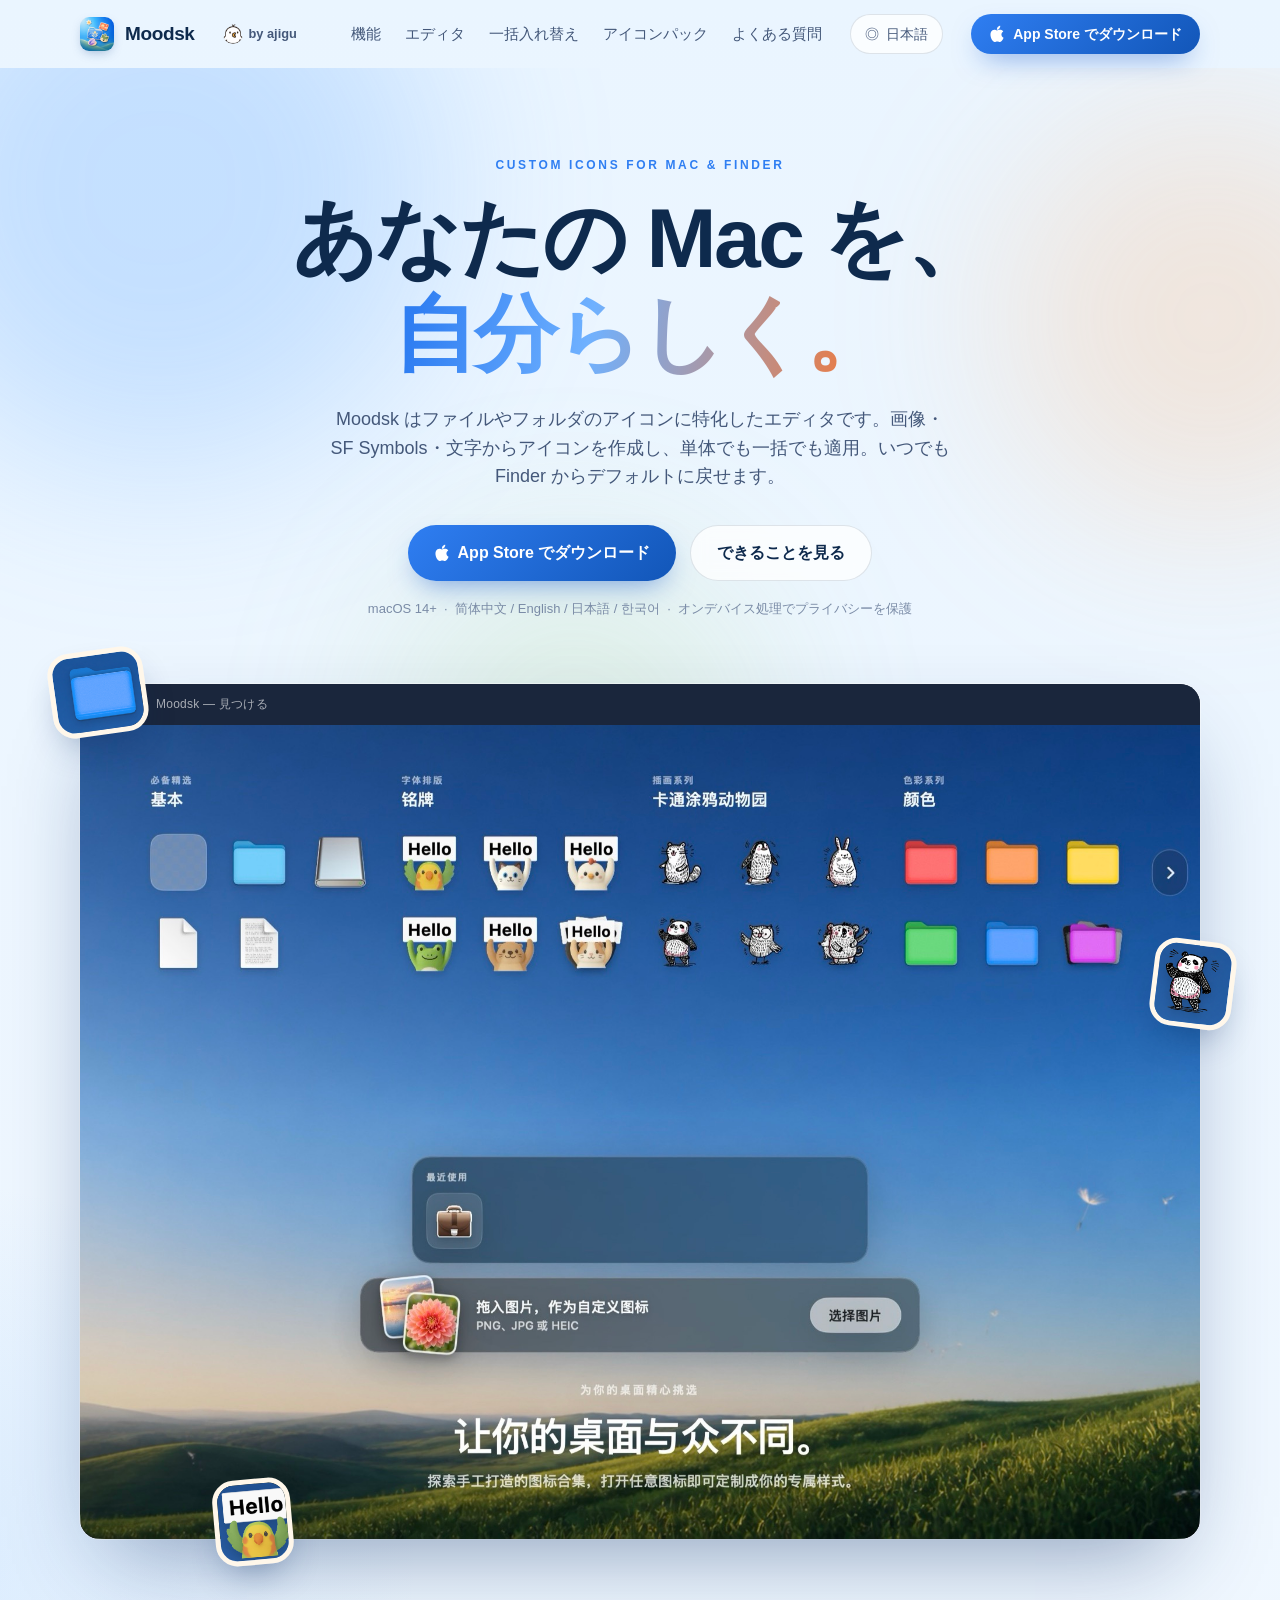
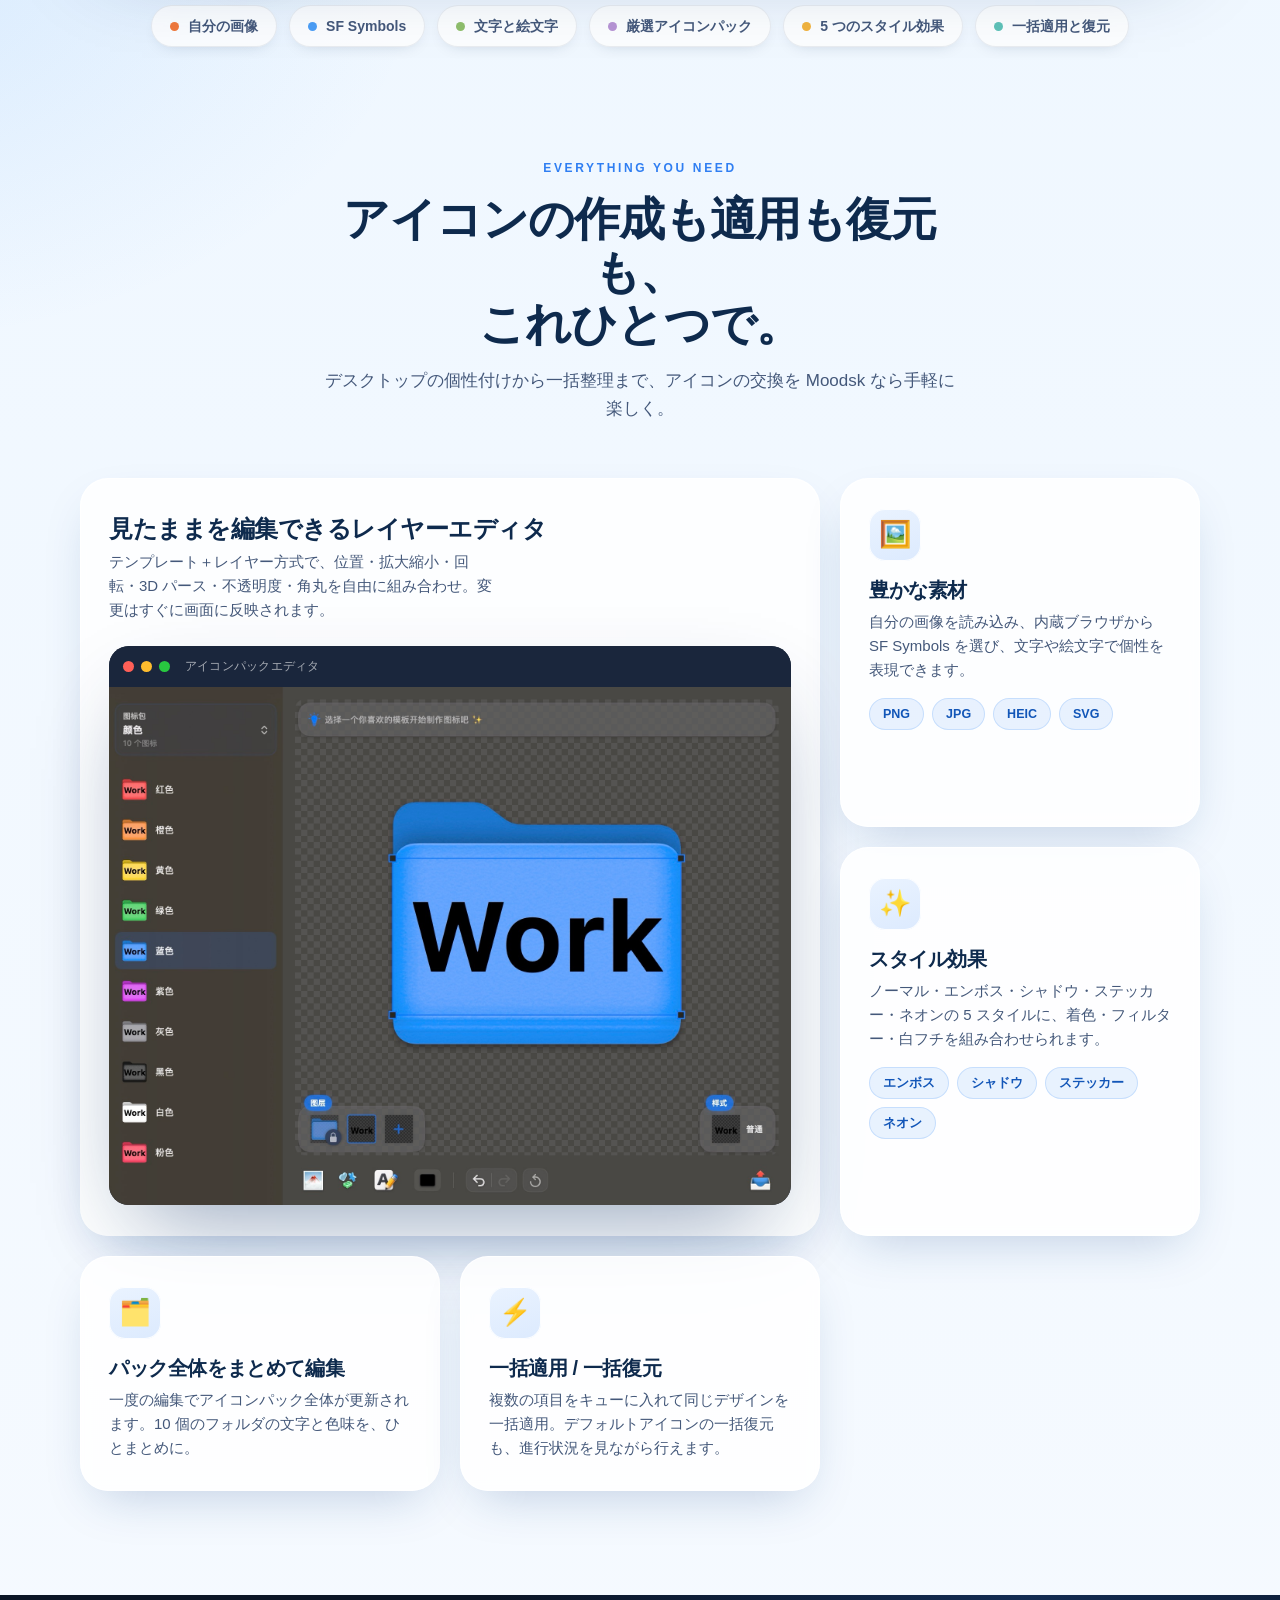
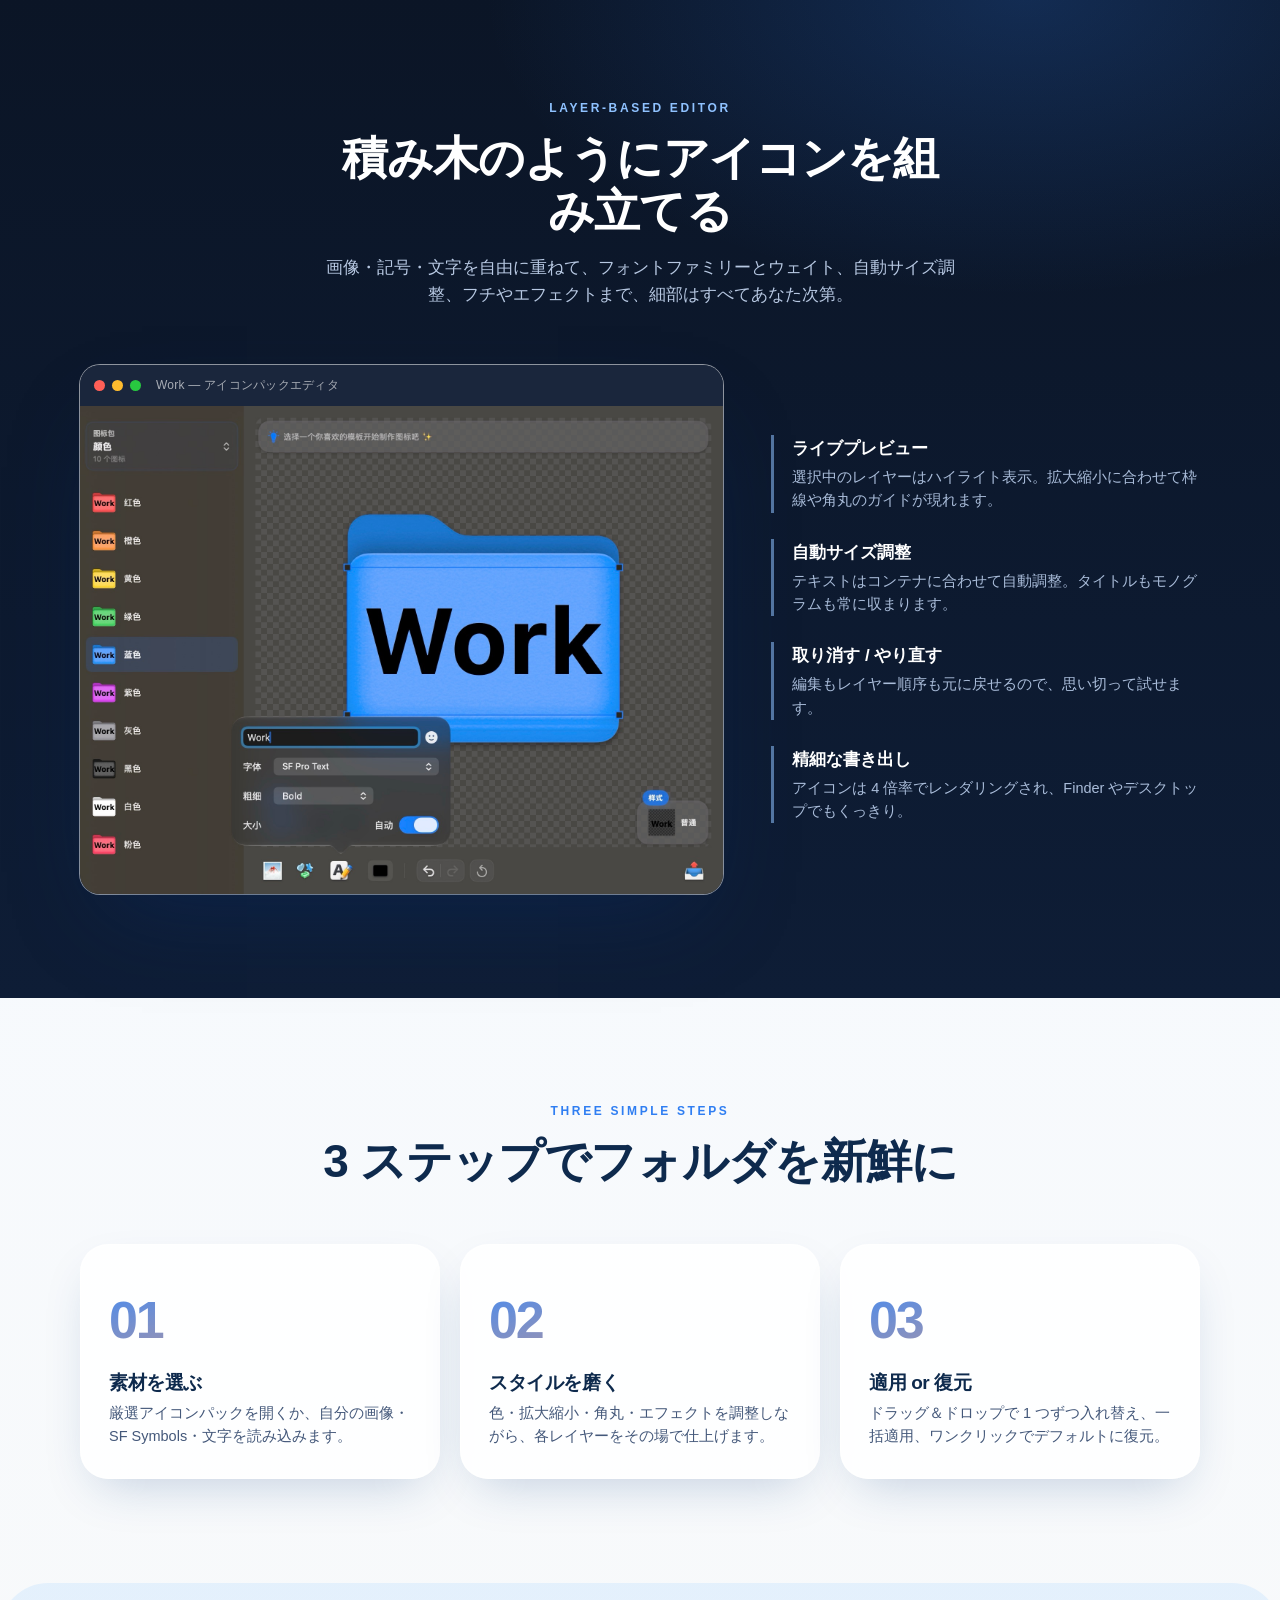
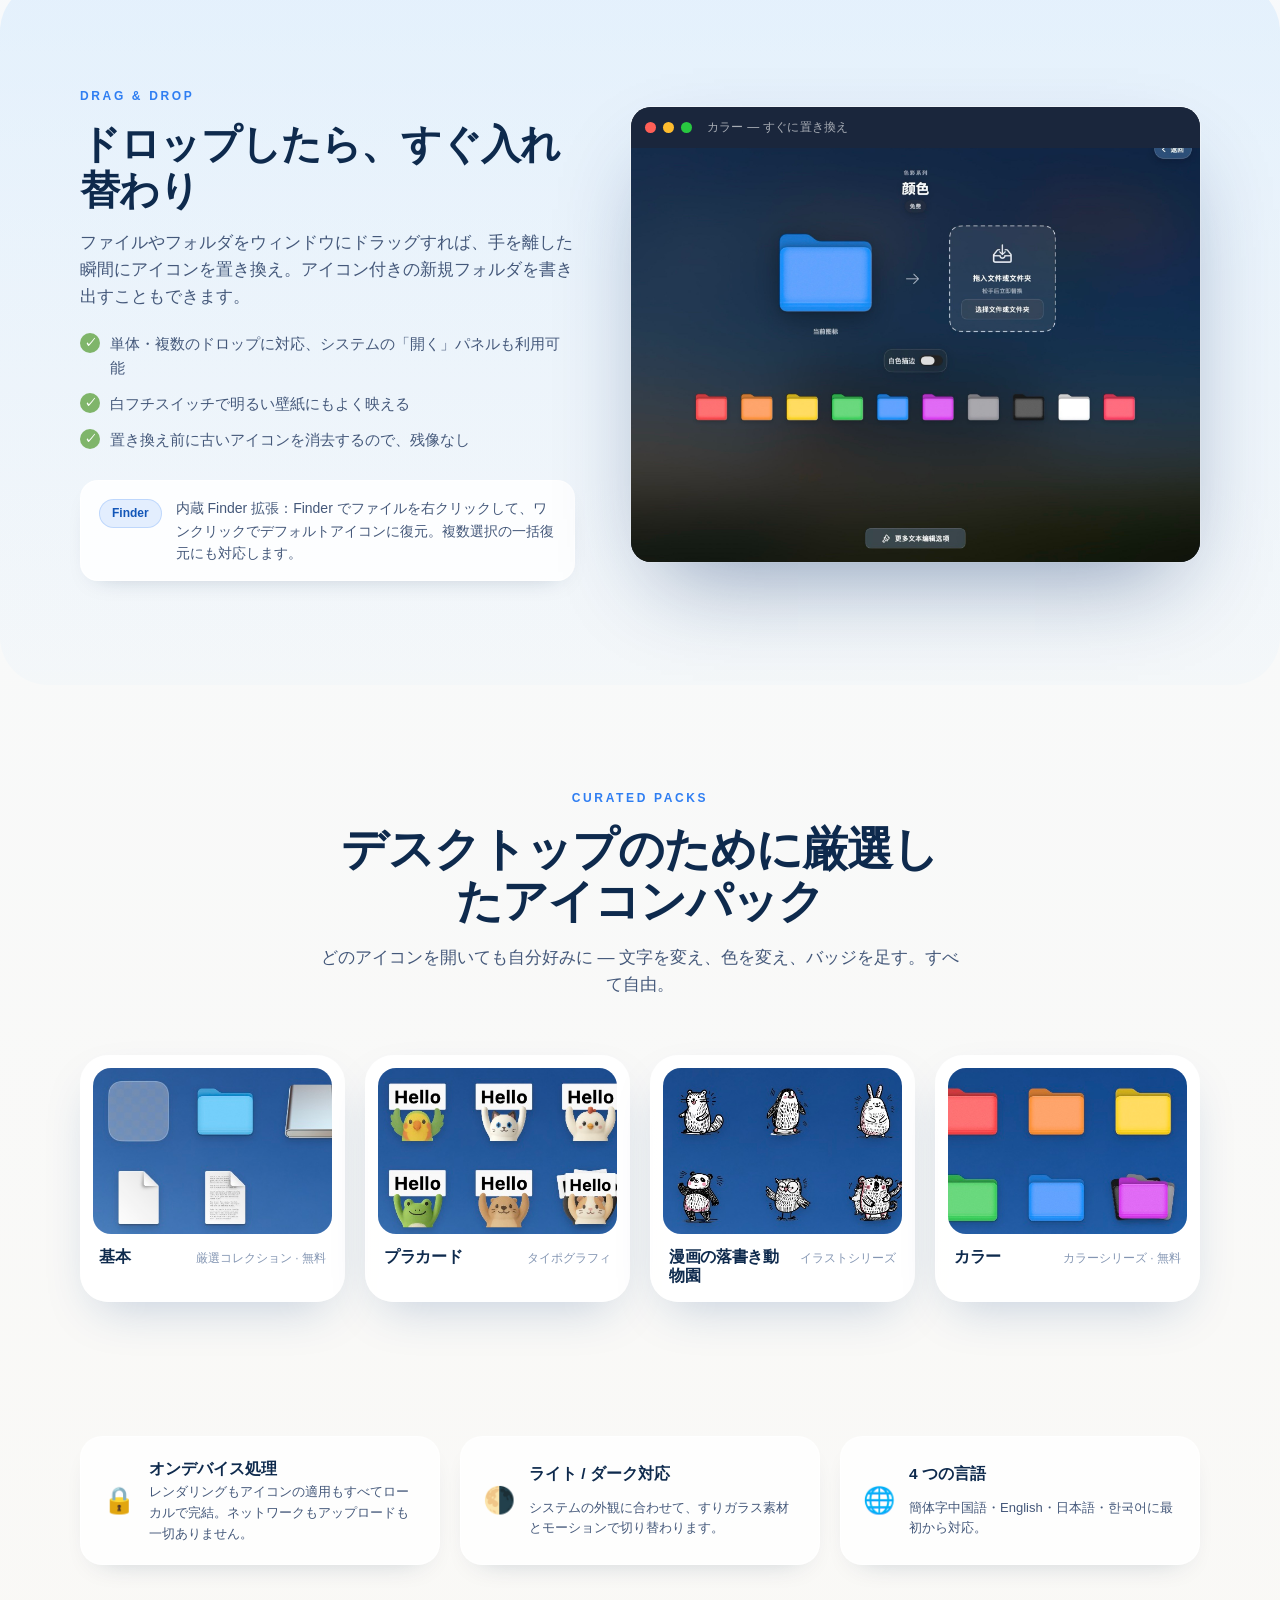
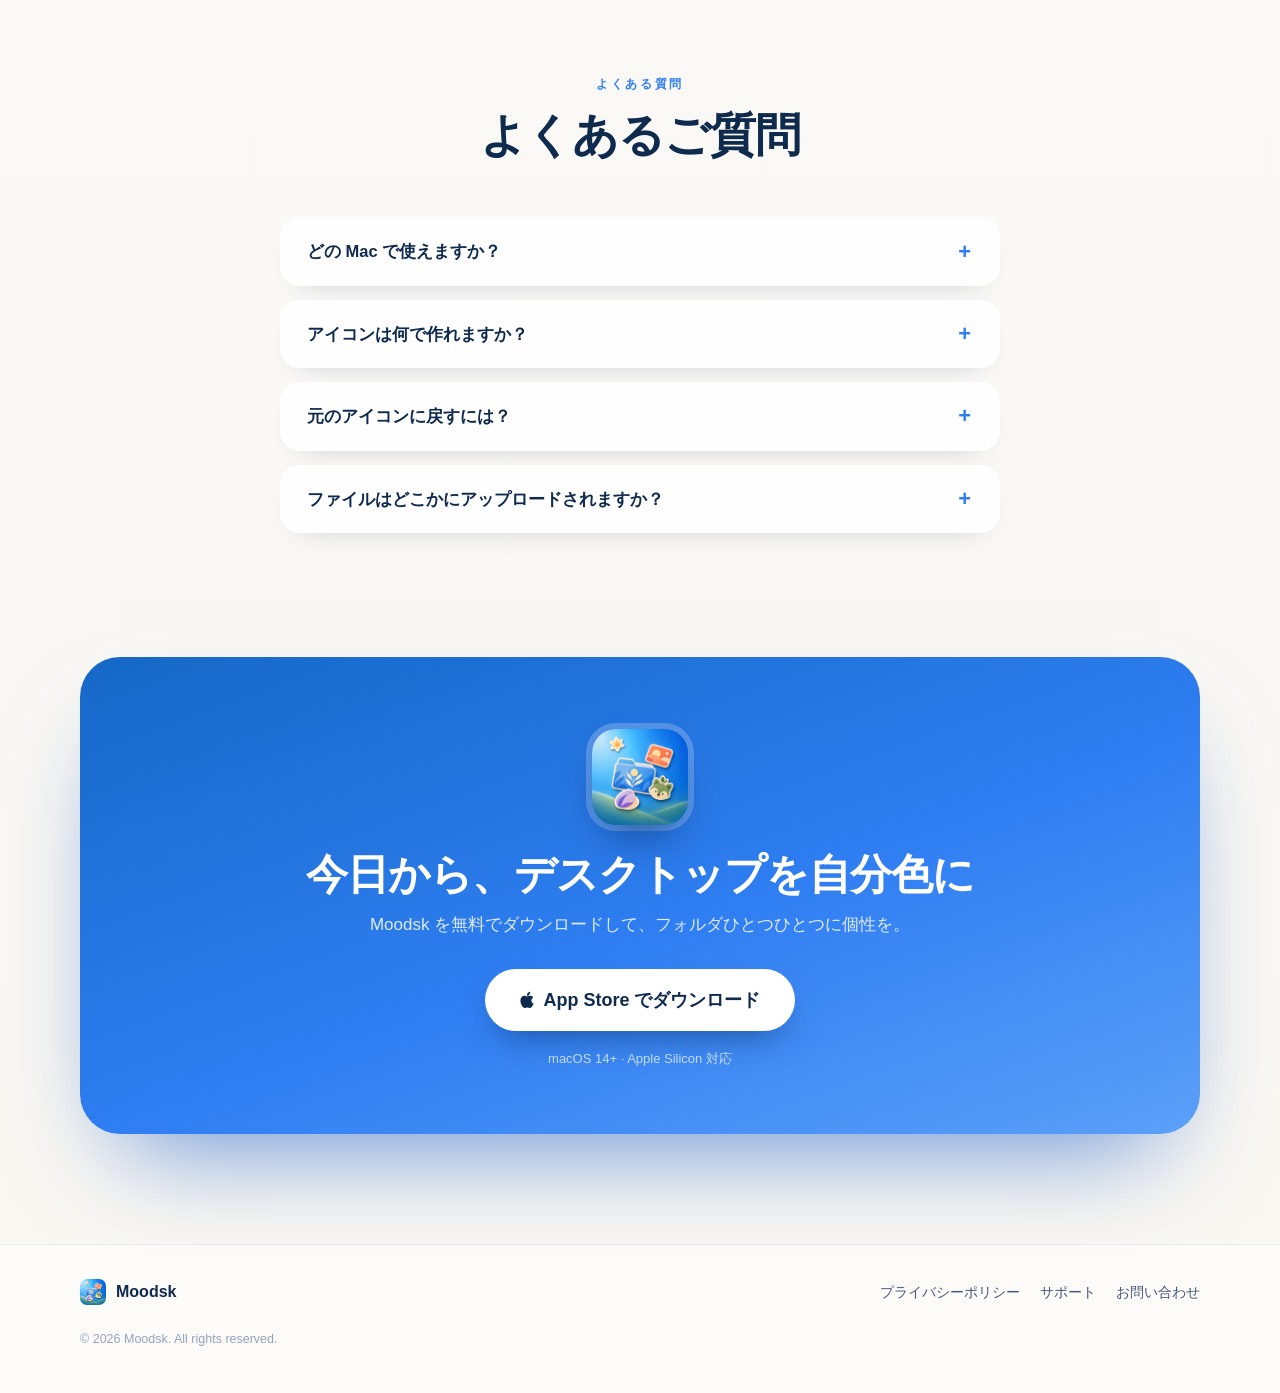
==== ja/index.html @ b96a5981 "Honour the ?lang= hand-off from ajigu.com Visitors arriving from an English ajigu.com with ?lang=en " ====
<!DOCTYPE html>
<html lang="ja" data-locale="ja">
<head>
  <meta charset="UTF-8" />
  <meta name="viewport" content="width=device-width, initial-scale=1.0" />
  <meta name="theme-color" content="#eaf5ff" />
  <title>Moodsk — Mac のファイルとフォルダを自分らしく</title>
  <meta name="description" content="Moodsk は、Mac のファイルやフォルダのアイコンに特化したエディタです。画像・SF Symbols・文字からアイコンを作り、ドラッグしてすぐ交換、一括適用にも対応。Finder からいつでもデフォルトに戻せます。" />
  <link rel="canonical" href="https://moodsk.ajigu.com/ja/" />
  <link rel="alternate" hreflang="en-GB" href="https://moodsk.ajigu.com/" />
    <link rel="alternate" hreflang="zh-Hans" href="https://moodsk.ajigu.com/zh-hans/" />
    <link rel="alternate" hreflang="ja" href="https://moodsk.ajigu.com/ja/" />
    <link rel="alternate" hreflang="ko" href="https://moodsk.ajigu.com/ko/" />
    <link rel="alternate" hreflang="x-default" href="https://moodsk.ajigu.com/" />
  <meta property="og:title" content="Moodsk — Mac のファイルとフォルダを自分らしく" />
  <meta property="og:description" content="画像・SF Symbols・文字からファイルやフォルダのアイコンをデザインし、単体でも一括でも適用。Finder からデフォルトに戻せます。" />
  <meta property="og:image" content="https://moodsk.ajigu.com/assets/og-image.jpg" />
  <meta property="og:type" content="website" />
  <meta property="og:url" content="https://moodsk.ajigu.com/ja/" />
  <meta property="og:locale" content="ja_JP" />
  <meta property="og:site_name" content="Moodsk" />
  <meta name="twitter:card" content="summary_large_image" />
  <link rel="icon" type="image/png" href="../assets/favicon.png" />
  <link rel="apple-touch-icon" href="../assets/apple-touch-icon.png" />
  <script type="application/ld+json">
  {
    "@context": "https://schema.org",
    "@type": "SoftwareApplication",
    "name": "Moodsk",
    "alternateName": ["Moodsk for Mac", "custom folder icons macOS", "folder icon maker", "file icon editor"],
    "operatingSystem": "macOS",
    "applicationCategory": "UtilitiesApplication",
    "description": "Moodsk は、Mac のファイルやフォルダのアイコンに特化したエディタです。画像・SF Symbols・文字からアイコンを作り、ドラッグしてすぐ交換、一括適用にも対応。Finder からいつでもデフォルトに戻せます。",
    "offers": { "@type": "Offer", "price": "0", "priceCurrency": "USD" },
    "url": "https://moodsk.ajigu.com/ja/",
    "author": { "@type": "Organization", "name": "Ajigu", "url": "https://ajigu.com/" },
    "image": "https://moodsk.ajigu.com/assets/og-image.jpg"
  }
  </script>
    <script type="application/ld+json">
  {
    "@context": "https://schema.org",
    "@type": "FAQPage",
    "inLanguage": "ja",
    "mainEntity": [
      { "@type": "Question", "name": "どの Mac で使えますか？", "acceptedAnswer": { "@type": "Answer", "text": "Moodsk は macOS 14 以降で動作します。Apple Silicon Mac にも対応しています。" } },
      { "@type": "Question", "name": "アイコンは何で作れますか？", "acceptedAnswer": { "@type": "Answer", "text": "自分の画像（PNG・JPG・HEIC・SVG）の読み込み、数千の SF Symbols からの選択、文字と絵文字での作成が可能です。厳選アイコンパックも内蔵しています。" } },
      { "@type": "Question", "name": "元のアイコンに戻すには？", "acceptedAnswer": { "@type": "Answer", "text": "ファイルを Moodsk にドラッグし直せば復元できます。内蔵の Finder 拡張を使えば、Finder で右クリックしてワンクリックで復元。複数選択の一括復元にも対応しています。" } },
      { "@type": "Question", "name": "ファイルはどこかにアップロードされますか？", "acceptedAnswer": { "@type": "Answer", "text": "いいえ。レンダリングもアイコンの適用もすべてあなたの Mac 上で行われます。Moodsk はオフラインで動作し、データをアップロードすることはありません。" } }
    ]
  }
  </script>
  <link rel="stylesheet" href="../styles.css" />
</head>
<body>

  <!-- ============ Navigation ============ -->
  <header class="nav" id="top">
    <div class="nav-inner">
      <a class="brand" href="../" aria-label="Moodsk ホーム">
        <img class="brand-icon" src="../assets/appicon.jpg" alt="Moodsk アプリアイコン" />
        <span class="brand-name">Moodsk</span>
      </a>
      <a class="by-ajigu" href="https://ajigu.com/" rel="noopener noreferrer"><img src="../assets/ajigu-logo.png" alt="" />by ajigu</a>
      <nav class="nav-links" aria-label="メインナビゲーション">
        <a href="#features">機能</a>
        <a href="#editor">エディタ</a>
        <a href="#replace">一括入れ替え</a>
        <a href="#packs">アイコンパック</a>
        <a href="#faq">よくある質問</a>
      </nav>
            <details class="language-switcher">
        <summary aria-label="言語を選択"><span aria-hidden="true">◎</span> <span class="language-current">日本語</span></summary>
        <div class="language-menu">
          <a data-language="en-GB" href="../" lang="en-GB">English</a>
          <a data-language="zh-Hans" href="../zh-hans/" lang="zh-Hans">简体中文</a>
          <a data-language="ja" href="../ja/" lang="ja" aria-current="page">日本語</a>
          <a data-language="ko" href="../ko/" lang="ko">한국어</a>
        </div>
      </details>
      <a class="btn btn-primary btn-sm" href="#download">
        <svg class="apple-logo" viewBox="0 0 14 17" aria-hidden="true"><path d="M11.62 9.06c.02 2.28 2 3.04 2.02 3.05-.02.05-.32 1.08-1.05 2.14-.63.92-1.29 1.83-2.32 1.85-1.02.02-1.34-.6-2.5-.6-1.17 0-1.53.58-2.5.62-1 .04-1.76-.99-2.4-1.9C1.6 12.4.6 8.85 1.9 6.46c.64-1.19 1.79-1.94 3.04-1.96.95-.02 1.85.64 2.5.64.64 0 1.77-.79 3.05-.67.52.02 1.98.21 2.92 1.58-.08.05-1.76 1.03-1.79 3.01zM9.72 3.25c.55-.67.93-1.6.82-2.52-.8.03-1.76.53-2.33 1.2-.52.6-.97 1.55-.85 2.47.89.07 1.8-.45 2.36-1.15z"/></svg>
        App Store でダウンロード
      </a>
    </div>
  </header>

  <!-- ============ Hero ============ -->
  <section class="hero">
    <div class="hero-bg" aria-hidden="true">
      <div class="glow glow-blue"></div>
      <div class="glow glow-orange"></div>
      <div class="glow glow-green"></div>
    </div>

    <div class="container hero-inner">
      <p class="eyebrow reveal">CUSTOM ICONS FOR MAC &amp; FINDER</p>
      <h1 class="hero-title reveal">あなたの Mac を、<br /><span class="grad">自分らしく。</span></h1>
      <p class="hero-sub reveal">
        Moodsk はファイルやフォルダのアイコンに特化したエディタです。画像・SF Symbols・文字からアイコンを作成し、単体でも一括でも適用。いつでも Finder からデフォルトに戻せます。
      </p>
      <div class="hero-actions reveal">
        <a class="btn btn-primary" href="#download">
          <svg class="apple-logo" viewBox="0 0 14 17" aria-hidden="true"><path d="M11.62 9.06c.02 2.28 2 3.04 2.02 3.05-.02.05-.32 1.08-1.05 2.14-.63.92-1.29 1.83-2.32 1.85-1.02.02-1.34-.6-2.5-.6-1.17 0-1.53.58-2.5.62-1 .04-1.76-.99-2.4-1.9C1.6 12.4.6 8.85 1.9 6.46c.64-1.19 1.79-1.94 3.04-1.96.95-.02 1.85.64 2.5.64.64 0 1.77-.79 3.05-.67.52.02 1.98.21 2.92 1.58-.08.05-1.76 1.03-1.79 3.01zM9.72 3.25c.55-.67.93-1.6.82-2.52-.8.03-1.76.53-2.33 1.2-.52.6-.97 1.55-.85 2.47.89.07 1.8-.45 2.36-1.15z"/></svg>
          App Store でダウンロード
        </a>
        <a class="btn btn-ghost" href="#features">できることを見る</a>
      </div>
      <p class="hero-meta reveal">macOS 14+ &nbsp;·&nbsp; 简体中文 / English / 日本語 / 한국어 &nbsp;·&nbsp; オンデバイス処理でプライバシーを保護</p>

      <div class="hero-shot reveal">
        <img class="sticker sticker-a" src="../assets/sticker-folder.png" alt="" aria-hidden="true" />
        <img class="sticker sticker-b" src="../assets/sticker-panda.png" alt="" aria-hidden="true" />
        <img class="sticker sticker-c" src="../assets/sticker-hello.png" alt="" aria-hidden="true" />
        <figure class="window-frame">
          <div class="window-bar">
            <span class="dot dot-r"></span><span class="dot dot-y"></span><span class="dot dot-g"></span>
            <span class="window-title">Moodsk — 見つける</span>
          </div>
          <img src="../assets/screens/discovery-hero.jpg" alt="Moodsk の「見つける」ホーム。デスクトップテーマの上に厳選アイコンパックが並びます" />
        </figure>
      </div>
    </div>
  </section>

  <!-- ============ Feature chips strip ============ -->
  <section class="chips-strip" aria-label="アイコンの素材">
    <div class="container chips-row reveal">
      <span class="chip"><span class="chip-dot" style="--c:#f0793c"></span>自分の画像</span>
      <span class="chip"><span class="chip-dot" style="--c:#4a9df6"></span>SF Symbols</span>
      <span class="chip"><span class="chip-dot" style="--c:#8fbf6b"></span>文字と絵文字</span>
      <span class="chip"><span class="chip-dot" style="--c:#b794d4"></span>厳選アイコンパック</span>
      <span class="chip"><span class="chip-dot" style="--c:#f2b33d"></span>5 つのスタイル効果</span>
      <span class="chip"><span class="chip-dot" style="--c:#5ec2b8"></span>一括適用と復元</span>
    </div>
  </section>

  <!-- ============ Features bento ============ -->
  <section class="section" id="features">
    <div class="container">
      <header class="section-head reveal">
        <p class="eyebrow">EVERYTHING YOU NEED</p>
        <h2>アイコンの作成も適用も復元も、<br class="br-m" />これひとつで。</h2>
        <p class="lede">デスクトップの個性付けから一括整理まで、アイコンの交換を Moodsk なら手軽に楽しく。</p>
      </header>

      <div class="bento">
        <article class="card card-wide reveal">
          <div class="card-copy">
            <h3>見たままを編集できるレイヤーエディタ</h3>
            <p>テンプレート＋レイヤー方式で、位置・拡大縮小・回転・3D パース・不透明度・角丸を自由に組み合わせ。変更はすぐに画面に反映されます。</p>
          </div>
          <figure class="card-shot window-frame window-frame-dark">
            <div class="window-bar">
              <span class="dot dot-r"></span><span class="dot dot-y"></span><span class="dot dot-g"></span>
              <span class="window-title">アイコンパックエディタ</span>
            </div>
            <img src="../assets/screens/editor.jpg" alt="レイヤーキャンバスとパックサイドバーのある Moodsk アイコンパックエディタ" loading="lazy" />
          </figure>
        </article>

        <article class="card reveal">
          <div class="card-icon" aria-hidden="true">🖼️</div>
          <h3>豊かな素材</h3>
          <p>自分の画像を読み込み、内蔵ブラウザから SF Symbols を選び、文字や絵文字で個性を表現できます。</p>
          <div class="style-pills" aria-label="対応画像フォーマット">
            <span class="pill">PNG</span><span class="pill">JPG</span><span class="pill">HEIC</span><span class="pill">SVG</span>
          </div>
        </article>

        <article class="card reveal">
          <div class="card-icon" aria-hidden="true">✨</div>
          <h3>スタイル効果</h3>
          <p>ノーマル・エンボス・シャドウ・ステッカー・ネオンの 5 スタイルに、着色・フィルター・白フチを組み合わせられます。</p>
          <div class="style-pills" aria-label="Style effects">
            <span class="pill">エンボス</span><span class="pill">シャドウ</span><span class="pill">ステッカー</span><span class="pill">ネオン</span>
          </div>
        </article>

        <article class="card reveal">
          <div class="card-icon" aria-hidden="true">🗂️</div>
          <h3>パック全体をまとめて編集</h3>
          <p>一度の編集でアイコンパック全体が更新されます。10 個のフォルダの文字と色味を、ひとまとめに。</p>
        </article>

        <article class="card reveal">
          <div class="card-icon" aria-hidden="true">⚡</div>
          <h3>一括適用 / 一括復元</h3>
          <p>複数の項目をキューに入れて同じデザインを一括適用。デフォルトアイコンの一括復元も、進行状況を見ながら行えます。</p>
        </article>
      </div>
    </div>
  </section>

  <!-- ============ Editor dark showcase ============ -->
  <section class="section section-dark" id="editor">
    <div class="container">
      <header class="section-head reveal">
        <p class="eyebrow eyebrow-light">LAYER-BASED EDITOR</p>
        <h2>積み木のようにアイコンを組み立てる</h2>
        <p class="lede lede-light">画像・記号・文字を自由に重ねて、フォントファミリーとウェイト、自動サイズ調整、フチやエフェクトまで、細部はすべてあなた次第。</p>
      </header>

      <div class="editor-grid">
        <figure class="window-frame window-frame-dark editor-shot reveal">
          <div class="window-bar">
            <span class="dot dot-r"></span><span class="dot dot-y"></span><span class="dot dot-g"></span>
            <span class="window-title">Work — アイコンパックエディタ</span>
          </div>
          <img src="../assets/screens/editor-text.jpg" alt="エディタでアイコンパック全体に Work のテキストレイヤーを追加する様子" loading="lazy" />
        </figure>

        <ul class="editor-points">
          <li class="reveal"><strong>ライブプレビュー</strong><span>選択中のレイヤーはハイライト表示。拡大縮小に合わせて枠線や角丸のガイドが現れます。</span></li>
          <li class="reveal"><strong>自動サイズ調整</strong><span>テキストはコンテナに合わせて自動調整。タイトルもモノグラムも常に収まります。</span></li>
          <li class="reveal"><strong>取り消す / やり直す</strong><span>編集もレイヤー順序も元に戻せるので、思い切って試せます。</span></li>
          <li class="reveal"><strong>精細な書き出し</strong><span>アイコンは 4 倍率でレンダリングされ、Finder やデスクトップでもくっきり。</span></li>
        </ul>
      </div>
    </div>
  </section>

  <!-- ============ Workflow ============ -->
  <section class="section">
    <div class="container">
      <header class="section-head reveal">
        <p class="eyebrow">THREE SIMPLE STEPS</p>
        <h2>3 ステップでフォルダを新鮮に</h2>
      </header>
      <ol class="steps">
        <li class="step reveal">
          <span class="step-num" aria-hidden="true">01</span>
          <h3>素材を選ぶ</h3>
          <p>厳選アイコンパックを開くか、自分の画像・SF Symbols・文字を読み込みます。</p>
        </li>
        <li class="step reveal">
          <span class="step-num" aria-hidden="true">02</span>
          <h3>スタイルを磨く</h3>
          <p>色・拡大縮小・角丸・エフェクトを調整しながら、各レイヤーをその場で仕上げます。</p>
        </li>
        <li class="step reveal">
          <span class="step-num" aria-hidden="true">03</span>
          <h3>適用 or 復元</h3>
          <p>ドラッグ＆ドロップで 1 つずつ入れ替え、一括適用、ワンクリックでデフォルトに復元。</p>
        </li>
      </ol>
    </div>
  </section>

  <!-- ============ Quick replace ============ -->
  <section class="section section-tint" id="replace">
    <div class="container split">
      <div class="split-copy reveal">
        <p class="eyebrow">DRAG &amp; DROP</p>
        <h2>ドロップしたら、すぐ入れ替わり</h2>
        <p class="lede">ファイルやフォルダをウィンドウにドラッグすれば、手を離した瞬間にアイコンを置き換え。アイコン付きの新規フォルダを書き出すこともできます。</p>
        <ul class="tick-list">
          <li>単体・複数のドロップに対応、システムの「開く」パネルも利用可能</li>
          <li>白フチスイッチで明るい壁紙にもよく映える</li>
          <li>置き換え前に古いアイコンを消去するので、残像なし</li>
        </ul>
        <div class="finder-note reveal">
          <span class="finder-badge" aria-hidden="true"> Finder</span>
          <p>内蔵 Finder 拡張：Finder でファイルを右クリックして、ワンクリックでデフォルトアイコンに復元。複数選択の一括復元にも対応します。</p>
        </div>
      </div>
      <figure class="window-frame split-shot reveal">
        <div class="window-bar">
          <span class="dot dot-r"></span><span class="dot dot-y"></span><span class="dot dot-g"></span>
          <span class="window-title">カラー — すぐに置き換え</span>
        </div>
        <img src="../assets/screens/quick-replace.jpg" alt="ファイルやフォルダをドロップしてすぐアイコンを置き換える画面" loading="lazy" />
      </figure>
    </div>
  </section>

  <!-- ============ Packs ============ -->
  <section class="section" id="packs">
    <div class="container">
      <header class="section-head reveal">
        <p class="eyebrow">CURATED PACKS</p>
        <h2>デスクトップのために厳選したアイコンパック</h2>
        <p class="lede">どのアイコンを開いても自分好みに — 文字を変え、色を変え、バッジを足す。すべて自由。</p>
      </header>

      <div class="packs">
        <article class="pack reveal">
          <div class="pack-art"><img src="../assets/pack-basic.jpg" alt="「基本」アイコンパックのプレビュー" loading="lazy" /></div>
          <div class="pack-meta">
            <h3>基本</h3><span>厳選コレクション · 無料</span>
          </div>
        </article>
        <article class="pack reveal">
          <div class="pack-art"><img src="../assets/pack-placard.jpg" alt="「プラカード」アイコンパックのプレビュー" loading="lazy" /></div>
          <div class="pack-meta">
            <h3>プラカード</h3><span>タイポグラフィ</span>
          </div>
        </article>
        <article class="pack reveal">
          <div class="pack-art"><img src="../assets/pack-zoo.jpg" alt="「漫画の落書き動物園」アイコンパックのプレビュー" loading="lazy" /></div>
          <div class="pack-meta">
            <h3>漫画の落書き動物園</h3><span>イラストシリーズ</span>
          </div>
        </article>
        <article class="pack reveal">
          <div class="pack-art"><img src="../assets/pack-color.jpg" alt="「カラー」アイコンパックのプレビュー" loading="lazy" /></div>
          <div class="pack-meta">
            <h3>カラー</h3><span>カラーシリーズ · 無料</span>
          </div>
        </article>
      </div>
    </div>
  </section>

  <!-- ============ Privacy strip ============ -->
  <section class="privacy">
    <div class="container privacy-row reveal">
      <div class="privacy-item"><span aria-hidden="true">🔒</span><strong>オンデバイス処理</strong><small>レンダリングもアイコンの適用もすべてローカルで完結。ネットワークもアップロードも一切ありません。</small></div>
      <div class="privacy-item"><span aria-hidden="true">🌗</span><strong>ライト / ダーク対応</strong><small>システムの外観に合わせて、すりガラス素材とモーションで切り替わります。</small></div>
      <div class="privacy-item"><span aria-hidden="true">🌐</span><strong>4 つの言語</strong><small>簡体字中国語・English・日本語・한국어に最初から対応。</small></div>
    </div>
  </section>

  <!-- ============ FAQ ============ -->
  <section class="section faq-section" id="faq">
    <div class="container">
      <header class="section-head reveal">
        <p class="eyebrow">よくある質問</p>
        <h2>よくあるご質問</h2>
      </header>
      <div class="faq-list reveal">
        <details>
          <summary>どの Mac で使えますか？</summary>
          <p>Moodsk は macOS 14 以降で動作します。Apple Silicon Mac にも対応しています。</p>
        </details>
        <details>
          <summary>アイコンは何で作れますか？</summary>
          <p>自分の画像（PNG・JPG・HEIC・SVG）の読み込み、数千の SF Symbols からの選択、文字と絵文字での作成が可能です。厳選アイコンパックも内蔵しています。</p>
        </details>
        <details>
          <summary>元のアイコンに戻すには？</summary>
          <p>ファイルを Moodsk にドラッグし直せば復元できます。内蔵の Finder 拡張を使えば、Finder で右クリックしてワンクリックで復元。複数選択の一括復元にも対応しています。</p>
        </details>
        <details>
          <summary>ファイルはどこかにアップロードされますか？</summary>
          <p>いいえ。レンダリングもアイコンの適用もすべてあなたの Mac 上で行われます。Moodsk はオフラインで動作し、データをアップロードすることはありません。</p>
        </details>
      </div>
    </div>
  </section>

  <!-- ============ Download CTA ============ -->
  <section class="download" id="download">
    <div class="container download-card reveal">
      <img class="download-icon" src="../assets/appicon.jpg" alt="Moodsk アプリアイコン" />
      <h2>今日から、デスクトップを自分色に</h2>
      <p>Moodsk を無料でダウンロードして、フォルダひとつひとつに個性を。</p>
      <!-- TODO: replace href with the real App Store URL once the app is live -->
      <a class="btn btn-primary btn-lg" href="#">
        <svg class="apple-logo" viewBox="0 0 14 17" aria-hidden="true"><path d="M11.62 9.06c.02 2.28 2 3.04 2.02 3.05-.02.05-.32 1.08-1.05 2.14-.63.92-1.29 1.83-2.32 1.85-1.02.02-1.34-.6-2.5-.6-1.17 0-1.53.58-2.5.62-1 .04-1.76-.99-2.4-1.9C1.6 12.4.6 8.85 1.9 6.46c.64-1.19 1.79-1.94 3.04-1.96.95-.02 1.85.64 2.5.64.64 0 1.77-.79 3.05-.67.52.02 1.98.21 2.92 1.58-.08.05-1.76 1.03-1.79 3.01zM9.72 3.25c.55-.67.93-1.6.82-2.52-.8.03-1.76.53-2.33 1.2-.52.6-.97 1.55-.85 2.47.89.07 1.8-.45 2.36-1.15z"/></svg>
        App Store でダウンロード
      </a>
      <small class="download-note">macOS 14+ · Apple Silicon 対応</small>
    </div>
  </section>

  <!-- ============ Footer ============ -->
  <footer class="footer">
    <div class="container footer-inner">
      <div class="footer-brand">
        <img src="../assets/appicon.jpg" alt="" aria-hidden="true" />
        <span>Moodsk</span>
      </div>
      <nav class="footer-links" aria-label="フッターリンク">
        <a href="../privacy/">プライバシーポリシー</a>
        <a href="../support/">サポート</a>
        <a href="mailto:support@ajigu.com">お問い合わせ</a>
      </nav>
      <p class="footer-copy">© 2026 Moodsk. All rights reserved.</p>
    </div>
  </footer>

  <script src="../language.js?v=2" defer></script>
  <script src="../main.js"></script>
</body>
</html>
---- styles.css ----
/* ==========================================================================
   Moodsk marketing site — paper-cut sticker aesthetic inspired by the app icon
   ========================================================================== */

:root {
  --sky-1: #bfe0ff;
  --sky-2: #eaf5ff;
  --paper: #fbf8f2;
  --ink: #0e2a4d;
  --ink-soft: #44587a;
  --blue: #2f7ef2;
  --blue-deep: #1256b8;
  --orange: #f0793c;
  --green: #7fb56a;
  --purple: #a98bd4;
  --cream: #fff7ea;
  --card-border: rgba(255, 255, 255, 0.85);
  --shadow-soft: 0 20px 50px -18px rgba(18, 66, 133, 0.25);
  --shadow-frame: 0 40px 90px -30px rgba(10, 45, 100, 0.45);
  --radius-lg: 28px;
  --radius-md: 20px;
}

* { box-sizing: border-box; margin: 0; padding: 0; }

html { scroll-behavior: smooth; }

body {
  font-family: -apple-system, BlinkMacSystemFont, "SF Pro Display", "SF Pro Text",
    "PingFang SC", "Hiragino Sans GB", "Microsoft YaHei", "Helvetica Neue", sans-serif;
  color: var(--ink);
  background:
    radial-gradient(1200px 600px at 85% -5%, rgba(240, 121, 60, 0.10), transparent 60%),
    radial-gradient(1000px 700px at -10% 20%, rgba(74, 157, 246, 0.14), transparent 55%),
    linear-gradient(180deg, var(--sky-2) 0%, #f6faff 45%, var(--paper) 100%);
  line-height: 1.6;
  -webkit-font-smoothing: antialiased;
  overflow-x: hidden;
}

img { display: block; max-width: 100%; }

.container { width: min(1120px, calc(100% - 48px)); margin-inline: auto; }

/* ---------- Type ---------- */

.eyebrow {
  font-size: 12px;
  font-weight: 700;
  letter-spacing: 0.22em;
  color: var(--blue);
  margin-bottom: 14px;
}

.eyebrow-light { color: #8fc2ff; }

h1, h2, h3 { line-height: 1.15; letter-spacing: -0.02em; }

.section-head {
  text-align: center;
  max-width: 640px;
  margin: 0 auto 56px;
}

.section-head h2 {
  font-size: clamp(30px, 4.4vw, 46px);
  font-weight: 800;
}

.lede {
  margin-top: 16px;
  font-size: 17px;
  color: var(--ink-soft);
}

.lede-light { color: #b7c8e2; }

.br-m { display: none; }
@media (min-width: 720px) { .br-m { display: inline; } }

/* ---------- Buttons ---------- */

.btn {
  display: inline-flex;
  align-items: center;
  gap: 9px;
  border-radius: 999px;
  padding: 14px 26px;
  font-size: 16px;
  font-weight: 600;
  text-decoration: none;
  transition: transform 0.25s cubic-bezier(0.2, 0.7, 0.3, 1.2), box-shadow 0.25s ease, background 0.25s ease;
}

.btn-primary {
  color: #fff;
  background: linear-gradient(135deg, var(--blue) 0%, var(--blue-deep) 100%);
  box-shadow: 0 12px 28px -10px rgba(24, 90, 200, 0.55);
}

.btn-primary:hover { transform: translateY(-2px); box-shadow: 0 18px 34px -12px rgba(24, 90, 200, 0.6); }

.btn-ghost {
  color: var(--ink);
  background: rgba(255, 255, 255, 0.75);
  border: 1px solid rgba(14, 42, 77, 0.12);
  backdrop-filter: blur(8px);
}

.btn-ghost:hover { transform: translateY(-2px); background: #fff; }

.btn-sm { padding: 9px 18px; font-size: 14px; }
.btn-lg { padding: 17px 34px; font-size: 18px; }

.apple-logo { width: 15px; height: 18px; fill: currentColor; flex: none; }

/* ---------- Navigation ---------- */

.nav {
  position: sticky;
  top: 0;
  z-index: 50;
  padding: 14px 0;
  transition: background 0.3s ease, box-shadow 0.3s ease;
}

.nav.scrolled {
  background: rgba(250, 252, 255, 0.78);
  backdrop-filter: blur(18px) saturate(1.4);
  box-shadow: 0 1px 0 rgba(14, 42, 77, 0.07), 0 10px 30px -18px rgba(14, 42, 77, 0.25);
}

.nav-inner {
  width: min(1120px, calc(100% - 48px));
  margin-inline: auto;
  display: flex;
  align-items: center;
  gap: 28px;
}

.brand { display: flex; align-items: center; gap: 11px; text-decoration: none; color: var(--ink); }

.brand-icon {
  width: 34px; height: 34px;
  border-radius: 9px;
  box-shadow: 0 4px 12px -4px rgba(18, 66, 133, 0.4);
}

.brand-name { font-size: 19px; font-weight: 800; letter-spacing: -0.02em; }

.by-ajigu {
  display: inline-flex;
  align-items: center;
  gap: 6px;
  text-decoration: none;
  font-size: 0.8rem;
  font-weight: 600;
  color: var(--ink-soft);
  white-space: nowrap;
}

.by-ajigu img { width: 20px; height: 20px; border-radius: 50%; }
.by-ajigu:hover { color: var(--ink); }

.nav-links { display: flex; gap: 24px; margin-left: auto; }

.nav-links a {
  color: var(--ink-soft);
  text-decoration: none;
  font-size: 15px;
  font-weight: 500;
  transition: color 0.2s ease;
}

.nav-links a:hover { color: var(--ink); }

@media (max-width: 860px) { .nav-links { display: none; } .nav-inner .btn { margin-left: auto; } }

/* ---------- Hero ---------- */

.hero { position: relative; padding: 88px 0 40px; }

.hero-bg { position: absolute; inset: 0; overflow: hidden; pointer-events: none; }

.glow { position: absolute; border-radius: 50%; filter: blur(90px); opacity: 0.55; }
.glow-blue   { width: 560px; height: 560px; background: rgba(96, 168, 255, 0.5);  top: -160px; left: -120px; }
.glow-orange { width: 420px; height: 420px; background: rgba(255, 176, 110, 0.42); top: 40px;  right: -140px; }
.glow-green  { width: 380px; height: 380px; background: rgba(160, 210, 130, 0.35); top: 480px; left: 30%; }

.hero-inner { position: relative; text-align: center; }

.hero-title {
  font-size: clamp(44px, 7.6vw, 84px);
  font-weight: 800;
  letter-spacing: -0.03em;
}

.grad {
  background: linear-gradient(100deg, var(--blue) 5%, #6fb1ff 40%, var(--orange) 95%);
  -webkit-background-clip: text;
  background-clip: text;
  color: transparent;
}

.hero-sub {
  max-width: 620px;
  margin: 22px auto 0;
  font-size: 18px;
  color: var(--ink-soft);
}

.hero-actions {
  margin-top: 34px;
  display: flex;
  justify-content: center;
  gap: 14px;
  flex-wrap: wrap;
}

.hero-meta { margin-top: 18px; font-size: 13px; color: #7a8ba6; }

/* Hero screenshot inside a macOS-style window frame */

.hero-shot { position: relative; margin-top: 64px; }

.window-frame {
  border-radius: var(--radius-md);
  overflow: hidden;
  background: #101d31;
  box-shadow: var(--shadow-frame), 0 0 0 1px rgba(255, 255, 255, 0.55);
}

.window-frame img { width: 100%; height: auto; }

.window-bar {
  display: flex;
  align-items: center;
  gap: 7px;
  padding: 11px 14px;
  background: rgba(28, 40, 61, 0.92);
}

.dot { width: 11px; height: 11px; border-radius: 50%; flex: none; }
.dot-r { background: #ff5f57; }
.dot-y { background: #febc2e; }
.dot-g { background: #28c840; }

.window-title {
  margin-left: 8px;
  font-size: 12px;
  color: rgba(255, 255, 255, 0.62);
  letter-spacing: 0.02em;
}

/* Floating sticker chips around the hero shot */

.sticker {
  position: absolute;
  z-index: 2;
  border-radius: 22px;
  border: 5px solid var(--cream);
  box-shadow: 0 18px 36px -14px rgba(10, 45, 100, 0.45);
  animation: float 6s ease-in-out infinite alternate;
}

.sticker-a { width: 96px; top: -34px; left: -30px;  transform: rotate(-8deg); }
.sticker-b { width: 82px; top: 30%;  right: -34px;  transform: rotate(7deg);  animation-delay: 1.6s; }
.sticker-c { width: 78px; bottom: -26px; left: 12%; transform: rotate(-5deg); animation-delay: 3.1s; }

@keyframes float {
  from { margin-top: 0; }
  to   { margin-top: -14px; }
}

@media (max-width: 720px) {
  .sticker { display: none; }
  .hero { padding-top: 64px; }
}

/* ---------- Chips strip ---------- */

.chips-strip { padding: 26px 0 8px; }

.chips-row {
  display: flex;
  flex-wrap: wrap;
  justify-content: center;
  gap: 12px;
}

.chip {
  display: inline-flex;
  align-items: center;
  gap: 9px;
  padding: 9px 18px;
  border-radius: 999px;
  background: rgba(255, 255, 255, 0.8);
  border: 1px solid rgba(14, 42, 77, 0.08);
  font-size: 14px;
  font-weight: 600;
  color: var(--ink-soft);
  box-shadow: 0 6px 16px -10px rgba(14, 42, 77, 0.25);
}

.chip-dot { width: 9px; height: 9px; border-radius: 50%; background: var(--c, var(--blue)); }

/* ---------- Sections ---------- */

.section { padding: 104px 0; }

.section-dark {
  background:
    radial-gradient(900px 500px at 80% 0%, rgba(47, 126, 242, 0.22), transparent 60%),
    linear-gradient(180deg, #0b1526 0%, #0e1d36 100%);
  color: #f2f6fd;
}

.section-dark h2 { color: #fff; }

.section-tint {
  background: linear-gradient(180deg, rgba(191, 224, 255, 0.35), rgba(191, 224, 255, 0.08));
  border-radius: 48px;
}

/* ---------- Bento features ---------- */

.bento {
  display: grid;
  grid-template-columns: repeat(12, 1fr);
  gap: 20px;
}

.card {
  grid-column: span 4;
  background: rgba(255, 255, 255, 0.86);
  border: 1px solid var(--card-border);
  border-radius: var(--radius-lg);
  padding: 30px 28px;
  box-shadow: var(--shadow-soft);
  backdrop-filter: blur(6px);
  transition: transform 0.3s ease, box-shadow 0.3s ease;
}

.card:hover { transform: translateY(-5px); box-shadow: 0 30px 60px -22px rgba(18, 66, 133, 0.35); }

.card-wide {
  grid-column: span 8;
  grid-row: span 2;
  display: flex;
  flex-direction: column;
  gap: 24px;
}

.card h3 { font-size: 20px; font-weight: 700; margin-bottom: 8px; }

.card p { font-size: 15px; color: var(--ink-soft); }

.card-icon {
  width: 52px; height: 52px;
  display: grid; place-items: center;
  font-size: 26px;
  border-radius: 16px;
  background: linear-gradient(160deg, #eaf3ff, #dceafe);
  margin-bottom: 18px;
  box-shadow: inset 0 0 0 1px rgba(255, 255, 255, 0.9);
}

.card-copy { padding-top: 6px; }

.card-copy h3 { font-size: 24px; }

.card-copy p { max-width: 46ch; }

.card-shot { margin-top: auto; }

.style-pills { display: flex; flex-wrap: wrap; gap: 8px; margin-top: 16px; }

.pill {
  font-size: 12.5px;
  font-weight: 600;
  color: var(--blue-deep);
  background: rgba(47, 126, 242, 0.1);
  border: 1px solid rgba(47, 126, 242, 0.18);
  padding: 5px 13px;
  border-radius: 999px;
}

@media (max-width: 980px) {
  .card, .card-wide { grid-column: span 12; }
  .card-wide { grid-row: auto; }
}

/* ---------- Editor dark section ---------- */

.editor-grid {
  display: grid;
  grid-template-columns: 1.5fr 1fr;
  gap: 48px;
  align-items: center;
}

.editor-points { list-style: none; display: grid; gap: 26px; }

.editor-points li {
  display: grid;
  gap: 4px;
  padding-left: 18px;
  border-left: 3px solid rgba(143, 194, 255, 0.55);
}

.editor-points strong { font-size: 17px; color: #fff; }

.editor-points span { font-size: 14.5px; color: #a9bcd9; }

@media (max-width: 980px) {
  .editor-grid { grid-template-columns: 1fr; }
}

/* ---------- Workflow steps ---------- */

.steps {
  list-style: none;
  display: grid;
  grid-template-columns: repeat(3, 1fr);
  gap: 20px;
  counter-reset: step;
}

.step {
  position: relative;
  background: rgba(255, 255, 255, 0.86);
  border: 1px solid var(--card-border);
  border-radius: var(--radius-lg);
  padding: 34px 28px 30px;
  box-shadow: var(--shadow-soft);
  overflow: hidden;
}

.step-num {
  display: block;
  font-size: 52px;
  font-weight: 800;
  letter-spacing: -0.04em;
  background: linear-gradient(160deg, rgba(47, 126, 242, 0.9), rgba(240, 121, 60, 0.75));
  -webkit-background-clip: text;
  background-clip: text;
  color: transparent;
  margin-bottom: 10px;
}

.step h3 { font-size: 19px; margin-bottom: 8px; }

.step p { font-size: 14.5px; color: var(--ink-soft); }

@media (max-width: 860px) { .steps { grid-template-columns: 1fr; } }

/* ---------- Split (quick replace) ---------- */

.split {
  display: grid;
  grid-template-columns: 1fr 1.15fr;
  gap: 56px;
  align-items: center;
}

.split-copy h2 { font-size: clamp(28px, 3.8vw, 40px); font-weight: 800; }

.tick-list { list-style: none; margin-top: 22px; display: grid; gap: 12px; }

.tick-list li {
  position: relative;
  padding-left: 30px;
  font-size: 15px;
  color: var(--ink-soft);
}

.tick-list li::before {
  content: "✓";
  position: absolute;
  left: 0; top: 1px;
  width: 20px; height: 20px;
  display: grid; place-items: center;
  font-size: 12px;
  font-weight: 700;
  color: #fff;
  background: var(--green);
  border-radius: 50%;
}

.finder-note {
  margin-top: 28px;
  display: flex;
  gap: 14px;
  align-items: flex-start;
  background: rgba(255, 255, 255, 0.85);
  border: 1px solid var(--card-border);
  border-radius: 18px;
  padding: 16px 18px;
  box-shadow: 0 10px 26px -18px rgba(14, 42, 77, 0.35);
}

.finder-note p { font-size: 14px; color: var(--ink-soft); }

.finder-badge {
  flex: none;
  font-size: 12px;
  font-weight: 700;
  color: var(--blue-deep);
  background: rgba(47, 126, 242, 0.12);
  border: 1px solid rgba(47, 126, 242, 0.2);
  border-radius: 999px;
  padding: 4px 12px;
  margin-top: 2px;
}

.split-shot { margin: 0; }

@media (max-width: 980px) { .split { grid-template-columns: 1fr; gap: 36px; } }

/* ---------- Packs ---------- */

.packs {
  display: grid;
  grid-template-columns: repeat(4, 1fr);
  gap: 20px;
}

.pack {
  background: rgba(255, 255, 255, 0.9);
  border: 1px solid var(--card-border);
  border-radius: var(--radius-lg);
  padding: 12px 12px 16px;
  box-shadow: var(--shadow-soft);
  transition: transform 0.3s ease, box-shadow 0.3s ease;
}

.pack:hover { transform: translateY(-6px) rotate(-0.5deg); box-shadow: 0 32px 64px -24px rgba(18, 66, 133, 0.4); }

.pack-art {
  border-radius: 18px;
  overflow: hidden;
  aspect-ratio: 43 / 30;
}

.pack-art img { width: 100%; height: 100%; object-fit: cover; transition: transform 0.5s ease; }

.pack:hover .pack-art img { transform: scale(1.05); }

.pack-meta { display: flex; align-items: baseline; justify-content: space-between; gap: 8px; padding: 14px 6px 0; }

.pack-meta h3 { font-size: 16px; font-weight: 700; }

.pack-meta span { font-size: 12px; color: #8496b3; white-space: nowrap; }

@media (max-width: 980px) { .packs { grid-template-columns: repeat(2, 1fr); } }
@media (max-width: 560px) { .packs { grid-template-columns: 1fr; } }

/* ---------- Privacy strip ---------- */

.privacy { padding: 30px 0 90px; }

.privacy-row {
  display: grid;
  grid-template-columns: repeat(3, 1fr);
  gap: 20px;
}

.privacy-item {
  display: grid;
  grid-template-columns: auto 1fr;
  grid-template-rows: auto auto;
  column-gap: 14px;
  align-items: center;
  background: rgba(255, 255, 255, 0.8);
  border: 1px solid var(--card-border);
  border-radius: 22px;
  padding: 20px 22px;
  box-shadow: 0 12px 30px -20px rgba(14, 42, 77, 0.3);
}

.privacy-item span { grid-row: span 2; font-size: 26px; }

.privacy-item strong { font-size: 15.5px; }

.privacy-item small { font-size: 13px; color: var(--ink-soft); }

@media (max-width: 860px) { .privacy-row { grid-template-columns: 1fr; } }

/* ---------- Download CTA ---------- */

.download { padding: 20px 0 110px; }

.download-card {
  text-align: center;
  background:
    radial-gradient(700px 340px at 50% -60%, rgba(255, 255, 255, 0.5), transparent 70%),
    linear-gradient(160deg, #1668c7 0%, #2f7ef2 55%, #5ba0f8 100%);
  color: #fff;
  border-radius: 40px;
  padding: 72px 32px 64px;
  box-shadow: 0 50px 100px -40px rgba(18, 86, 200, 0.65);
}

.download-icon {
  width: 96px; height: 96px;
  border-radius: 24px;
  margin: 0 auto 26px;
  box-shadow: 0 22px 44px -16px rgba(4, 32, 74, 0.6), 0 0 0 6px rgba(255, 255, 255, 0.22);
}

.download-card h2 { font-size: clamp(28px, 4.2vw, 42px); font-weight: 800; }

.download-card p { margin: 12px 0 30px; font-size: 17px; color: rgba(255, 255, 255, 0.85); }

.download-card .btn-primary {
  background: #fff;
  color: var(--ink);
  box-shadow: 0 16px 34px -14px rgba(4, 32, 74, 0.55);
}

.download-note { display: block; margin-top: 18px; font-size: 13px; color: rgba(255, 255, 255, 0.7); }

/* ---------- Footer ---------- */

.footer { border-top: 1px solid rgba(14, 42, 77, 0.08); padding: 34px 0 44px; background: rgba(255,255,255,0.5); }

.footer-inner {
  display: flex;
  align-items: center;
  gap: 24px;
  flex-wrap: wrap;
}

.footer-brand { display: flex; align-items: center; gap: 10px; font-weight: 800; }

.footer-brand img { width: 26px; height: 26px; border-radius: 7px; }

.footer-links { display: flex; gap: 20px; margin-left: auto; }

.footer-links a { color: var(--ink-soft); text-decoration: none; font-size: 14px; }

.footer-links a:hover { color: var(--ink); }

.footer-copy { width: 100%; font-size: 12.5px; color: #93a3bd; }

/* ---------- Support and privacy pages ---------- */

.legal-page { min-height: 100vh; }

.legal-nav {
  padding: 22px 0;
  border-bottom: 1px solid rgba(14, 42, 77, 0.08);
  background: rgba(250, 252, 255, 0.7);
  backdrop-filter: blur(18px) saturate(1.4);
}

.legal-nav-inner {
  width: min(820px, calc(100% - 48px));
  margin-inline: auto;
  display: flex;
  align-items: center;
  justify-content: space-between;
  gap: 24px;
}

.legal-back {
  color: var(--ink-soft);
  font-size: 14px;
  font-weight: 600;
  text-decoration: none;
}

.legal-back:hover { color: var(--ink); }

.legal-main {
  width: min(820px, calc(100% - 48px));
  margin-inline: auto;
  padding: 72px 0 96px;
}

.legal-heading { margin-bottom: 38px; }

.legal-heading h1 {
  font-size: clamp(38px, 7vw, 62px);
  font-weight: 800;
  margin-bottom: 14px;
}

.legal-heading p { color: var(--ink-soft); font-size: 17px; }

.language-list { display: grid; gap: 14px; }

.language-card {
  overflow: hidden;
  background: rgba(255, 255, 255, 0.84);
  border: 1px solid var(--card-border);
  border-radius: 24px;
  box-shadow: var(--shadow-soft);
}

.language-card summary {
  display: flex;
  align-items: center;
  justify-content: space-between;
  gap: 20px;
  padding: 20px 24px;
  cursor: pointer;
  font-weight: 750;
  list-style: none;
}

.language-card summary::-webkit-details-marker { display: none; }

.language-card summary::after {
  content: "+";
  color: var(--blue);
  font-size: 24px;
  font-weight: 500;
}

.language-card[open] summary::after { content: "−"; }

.legal-content {
  padding: 2px 24px 28px;
  border-top: 1px solid rgba(14, 42, 77, 0.07);
}

.legal-content h2 { font-size: 22px; margin: 28px 0 10px; }
.legal-content h3 { font-size: 17px; margin: 24px 0 8px; }
.legal-content p, .legal-content li { color: var(--ink-soft); font-size: 15px; }
.legal-content ul { padding-left: 22px; display: grid; gap: 7px; }
.legal-content a { color: var(--blue-deep); }
.legal-content .legal-date { margin-top: 20px; color: #7d8faa; font-size: 13px; }

.support-contact {
  margin-top: 34px;
  padding: 28px;
  text-align: center;
  border-radius: 24px;
  color: #fff;
  background: linear-gradient(135deg, var(--blue) 0%, var(--blue-deep) 100%);
  box-shadow: 0 24px 48px -24px rgba(24, 90, 200, 0.7);
}

.support-contact h2 { font-size: 24px; margin-bottom: 8px; }
.support-contact p { color: rgba(255, 255, 255, 0.8); margin-bottom: 20px; }
.support-contact .btn-primary {
  color: var(--ink);
  background: #fff;
  box-shadow: 0 14px 30px -16px rgba(4, 32, 74, 0.7);
}

@media (max-width: 560px) {
  .legal-nav-inner, .legal-main { width: min(100% - 32px, 820px); }
  .legal-main { padding: 52px 0 72px; }
  .language-card summary { padding: 18px 20px; }
  .legal-content { padding: 2px 20px 24px; }
}

/* ---------- Language switcher ---------- */

.language-switcher { position: relative; font-size: 14px; }

.language-switcher summary {
  cursor: pointer;
  list-style: none;
  color: var(--ink-soft);
  white-space: nowrap;
  display: inline-flex;
  align-items: center;
  gap: 7px;
  min-height: 38px;
  padding: 8px 14px;
  border: 1px solid rgba(14, 42, 77, 0.12);
  border-radius: 999px;
  background: rgba(255, 255, 255, 0.75);
  transition: color 0.2s ease, background 0.2s ease;
}

.language-switcher summary::-webkit-details-marker { display: none; }
.language-switcher summary::marker { content: ""; }
.language-switcher summary:hover { color: var(--ink); background: #fff; }
.language-switcher[open] summary { color: var(--ink); background: #fff; }

.language-menu {
  position: absolute;
  right: 0;
  top: calc(100% + 8px);
  background: #fff;
  border: 1px solid rgba(14, 42, 77, 0.1);
  border-radius: 14px;
  padding: 6px;
  display: flex;
  flex-direction: column;
  min-width: 148px;
  box-shadow: 0 14px 34px -14px rgba(14, 42, 77, 0.35);
  z-index: 60;
}

.language-menu a {
  padding: 8px 13px;
  border-radius: 9px;
  text-decoration: none;
  color: var(--ink-soft);
  white-space: nowrap;
}

.language-menu a:hover { background: rgba(47, 126, 242, 0.08); color: var(--ink); }
.language-menu a[aria-current="page"] { color: var(--blue-deep); font-weight: 700; }

@media (max-width: 860px) {
  .language-menu {
    position: fixed;
    top: 70px;
    left: 14px;
    right: 14px;
    min-width: 0;
  }
}

/* ---------- FAQ ---------- */

.faq-section { padding-top: 20px; }

.faq-list { max-width: 720px; margin-inline: auto; display: grid; gap: 14px; }

.faq-list details {
  background: rgba(255, 255, 255, 0.86);
  border: 1px solid var(--card-border);
  border-radius: 20px;
  padding: 20px 26px;
  box-shadow: 0 12px 30px -20px rgba(14, 42, 77, 0.3);
}

.faq-list summary {
  cursor: pointer;
  list-style: none;
  font-weight: 700;
  font-size: 16.5px;
  position: relative;
  padding-right: 30px;
}

.faq-list summary::-webkit-details-marker { display: none; }
.faq-list summary::marker { content: ""; }

.faq-list summary::after {
  content: "+";
  position: absolute;
  right: 2px;
  top: 50%;
  transform: translateY(-50%);
  font-size: 22px;
  font-weight: 600;
  color: var(--blue);
  transition: transform 0.25s ease;
}

.faq-list details[open] summary::after { transform: translateY(-50%) rotate(45deg); }

.faq-list details p { margin-top: 10px; font-size: 15px; color: var(--ink-soft); }

/* ---------- Reveal on scroll ---------- */

.reveal {
  opacity: 0;
  transform: translateY(26px);
  transition: opacity 0.7s ease, transform 0.7s cubic-bezier(0.2, 0.65, 0.25, 1);
}

.reveal.visible { opacity: 1; transform: none; }

@media (prefers-reduced-motion: reduce) {
  html { scroll-behavior: auto; }
  .reveal { opacity: 1; transform: none; transition: none; }
  .sticker { animation: none; }
}
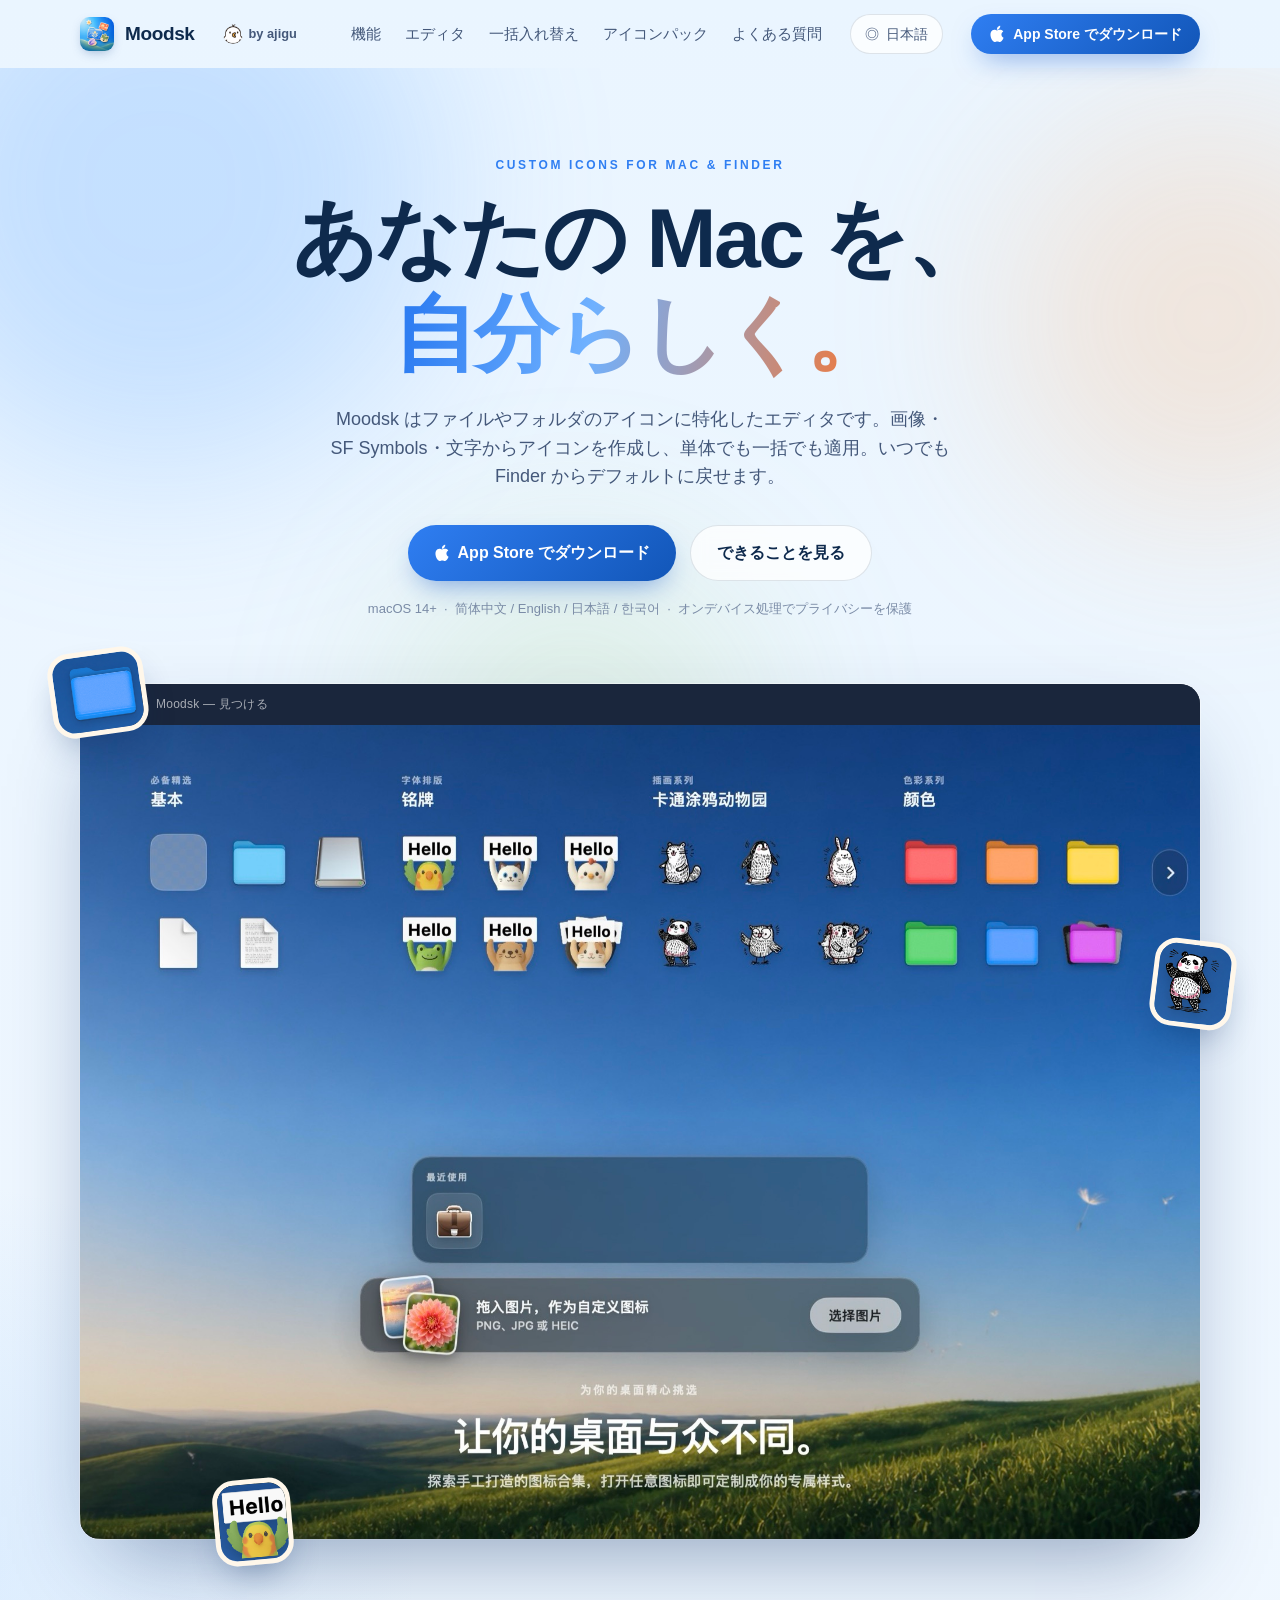
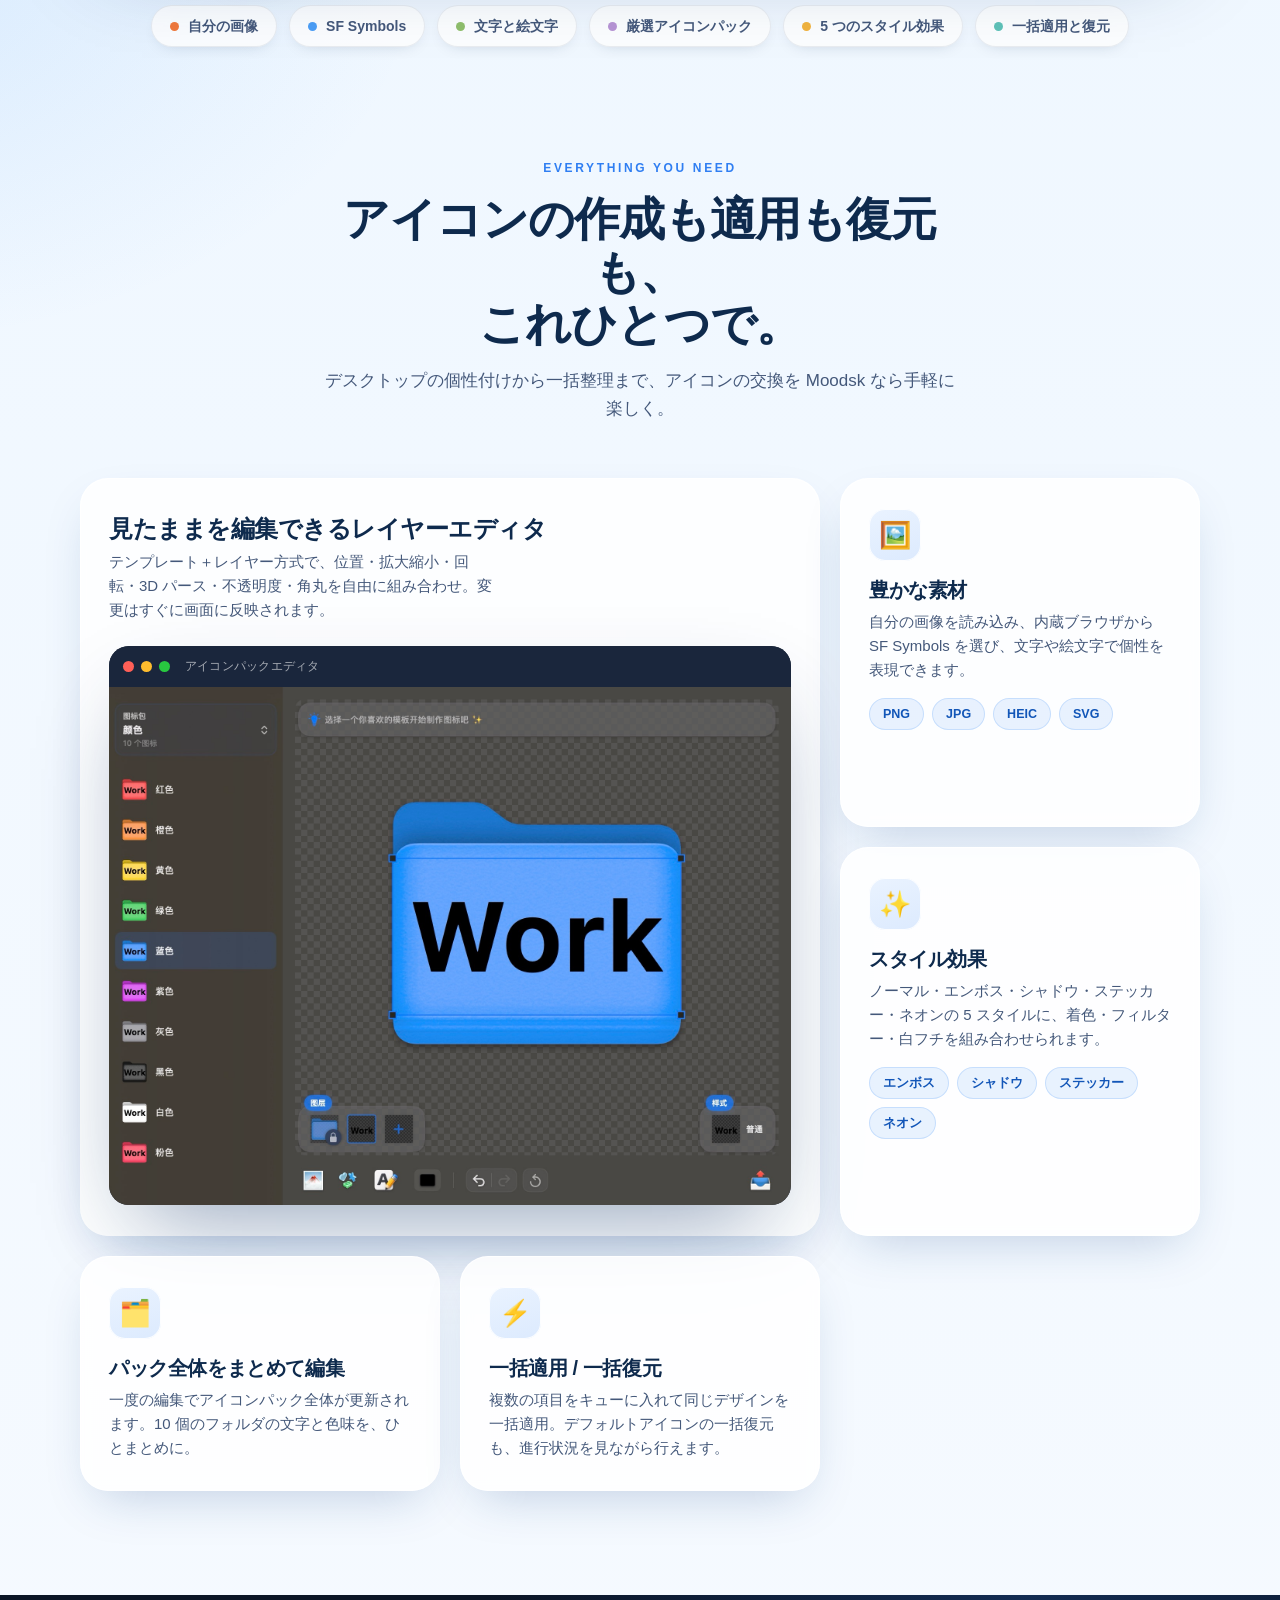
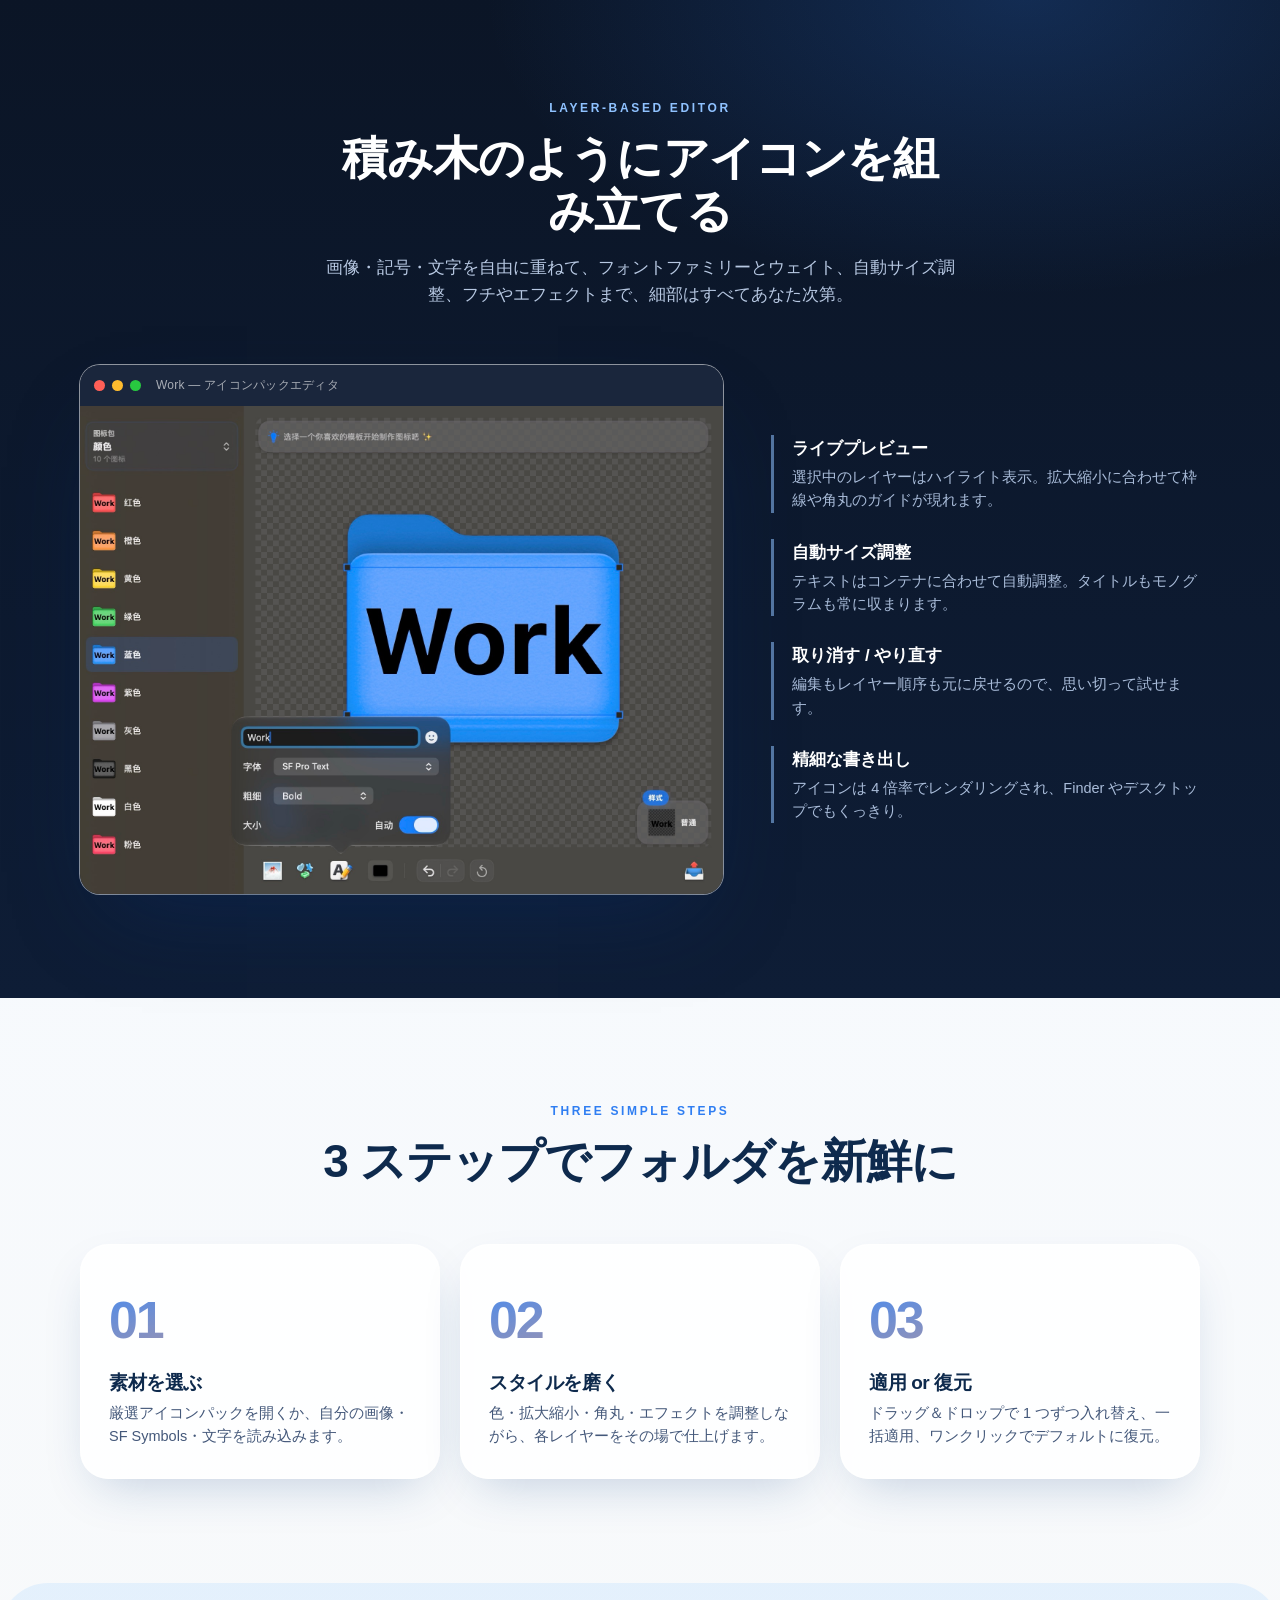
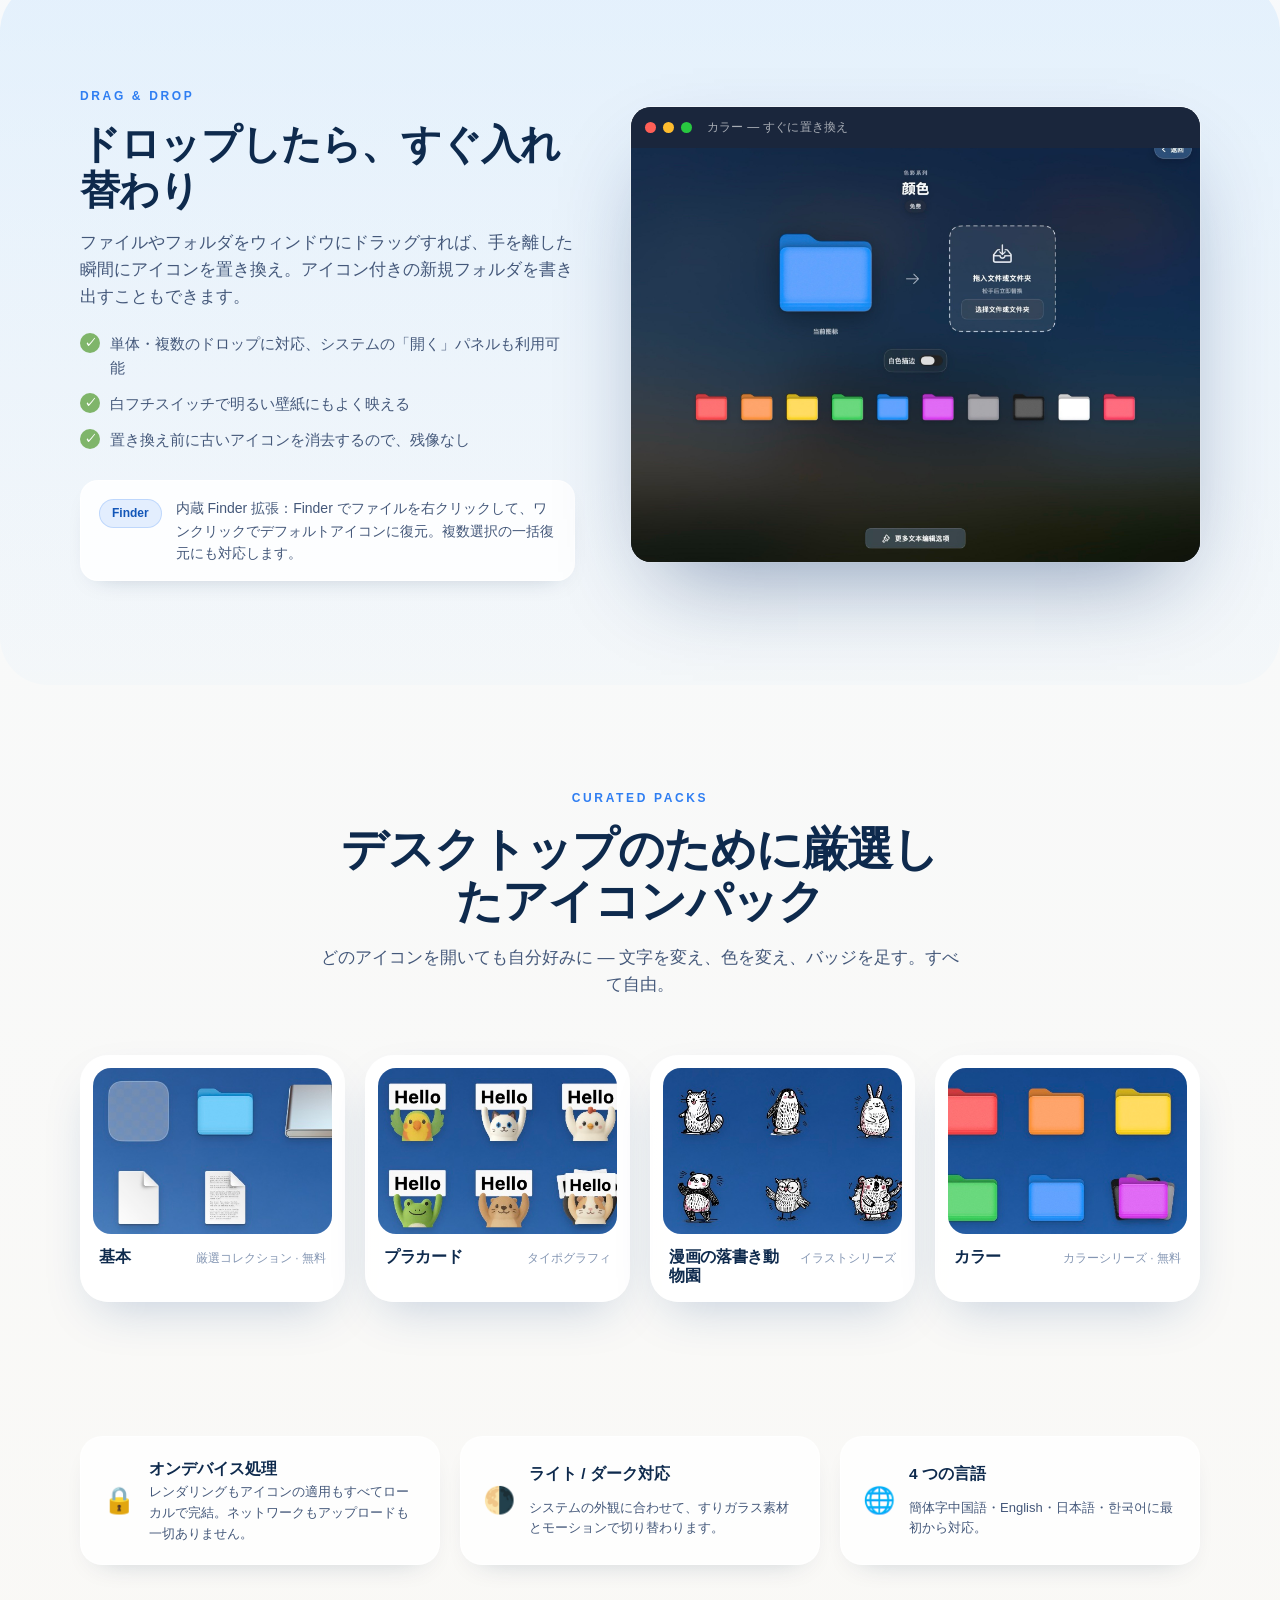
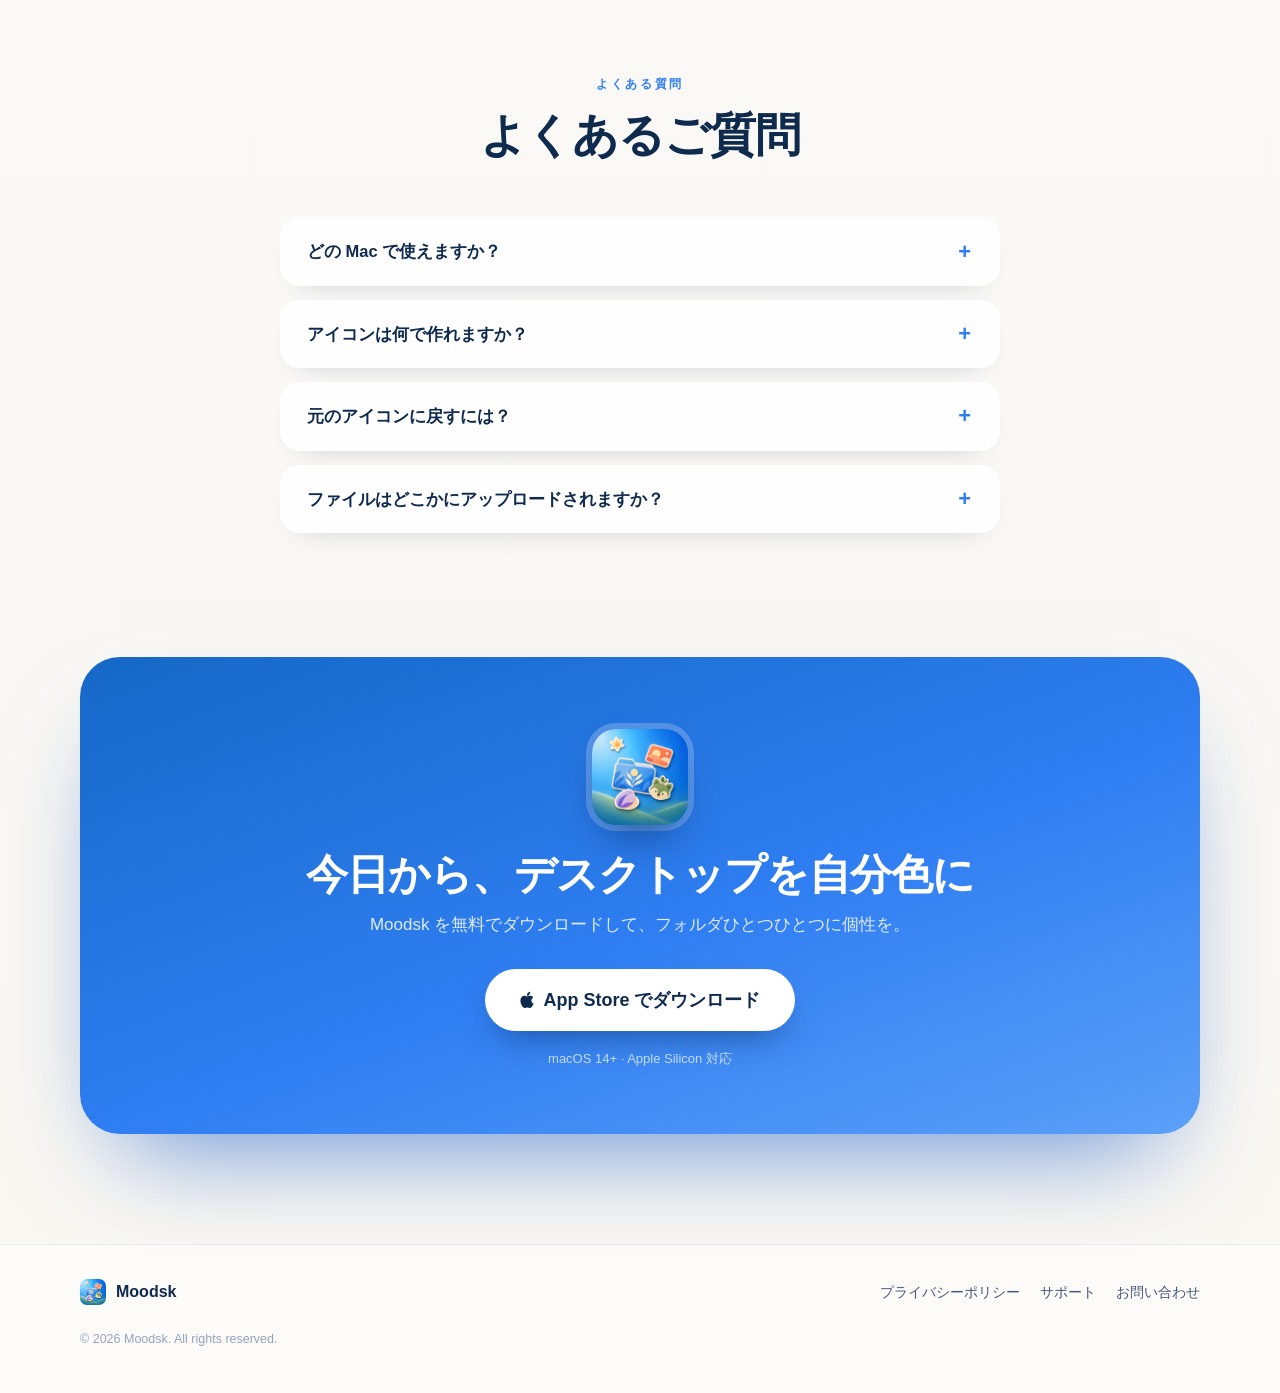
==== commit 42ace1fb: "Fix unstyled by-ajigu badge on cached pages and tighten mobile nav - The stylesheet link now carries" ====
--- a/ja/index.html
+++ b/ja/index.html
@@ -50,7 +50,7 @@
     ]
   }
   </script>
-  <link rel="stylesheet" href="../styles.css" />
+  <link rel="stylesheet" href="../styles.css?v=2" />
 </head>
 <body>
 
--- a/styles.css
+++ b/styles.css
@@ -134,8 +134,9 @@
   width: min(1120px, calc(100% - 48px));
   margin-inline: auto;
   display: flex;
-  align-items: center;
-  gap: 28px;
+  flex-wrap: wrap;
+  align-items: center;
+  gap: 12px 28px;
 }
 
 .brand { display: flex; align-items: center; gap: 11px; text-decoration: none; color: var(--ink); }
@@ -175,6 +176,11 @@
 .nav-links a:hover { color: var(--ink); }
 
 @media (max-width: 860px) { .nav-links { display: none; } .nav-inner .btn { margin-left: auto; } }
+@media (max-width: 640px) {
+  .nav-inner { gap: 10px 14px; }
+  .nav-inner .btn { display: none; }
+  .nav-inner .language-switcher { margin-left: auto; }
+}
 
 /* ---------- Hero ---------- */
 
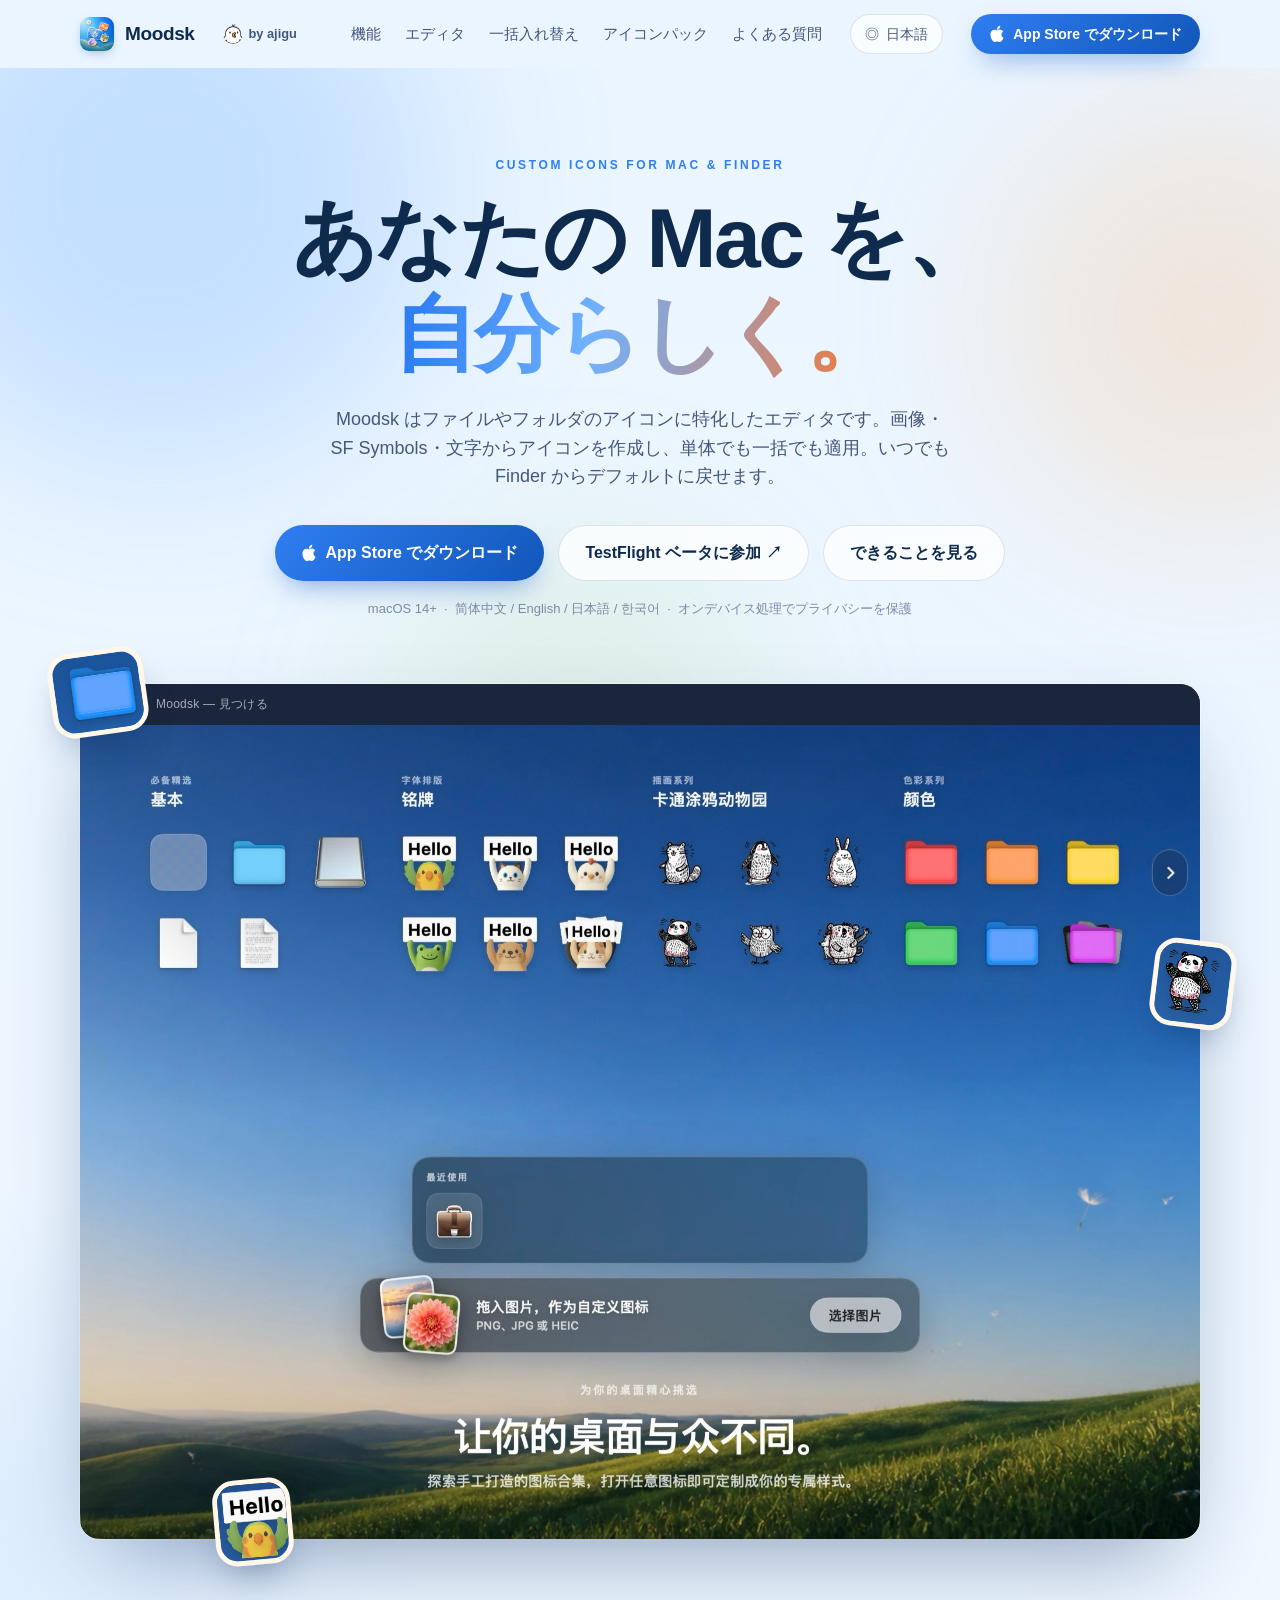
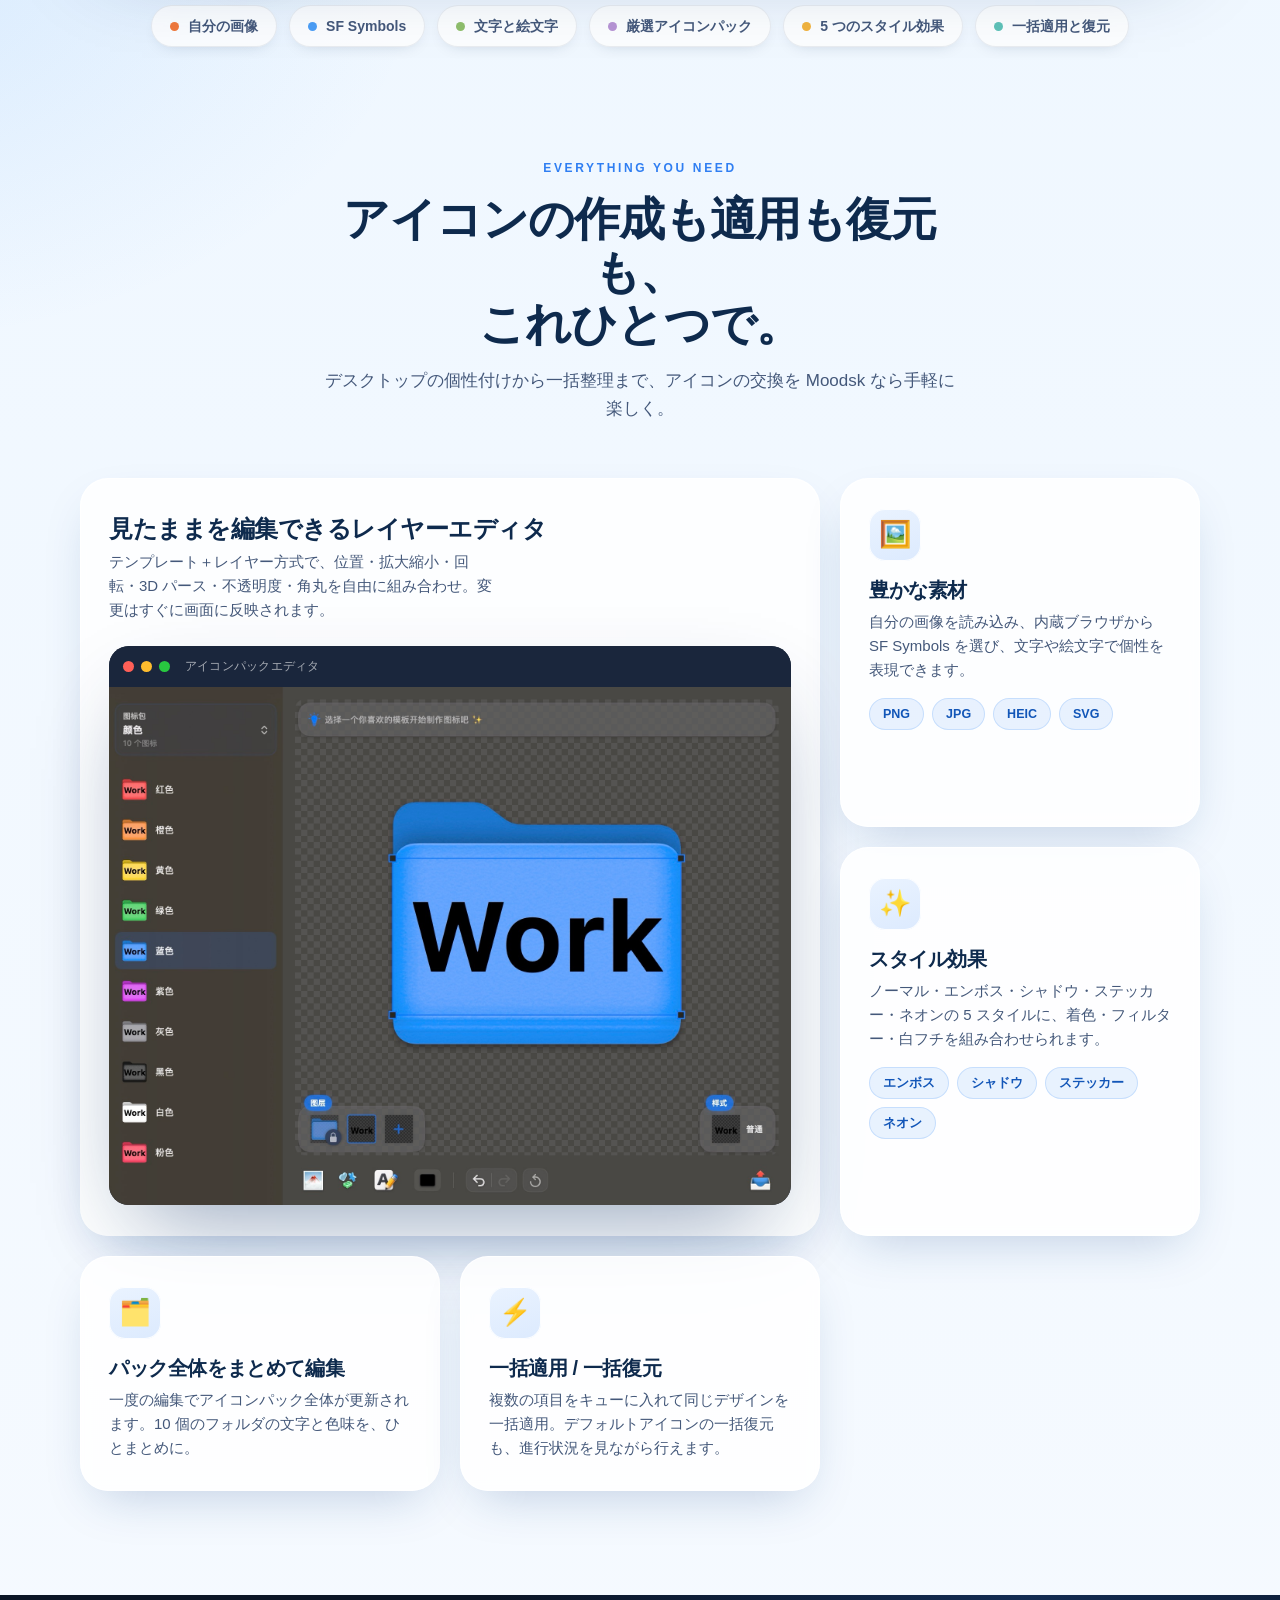
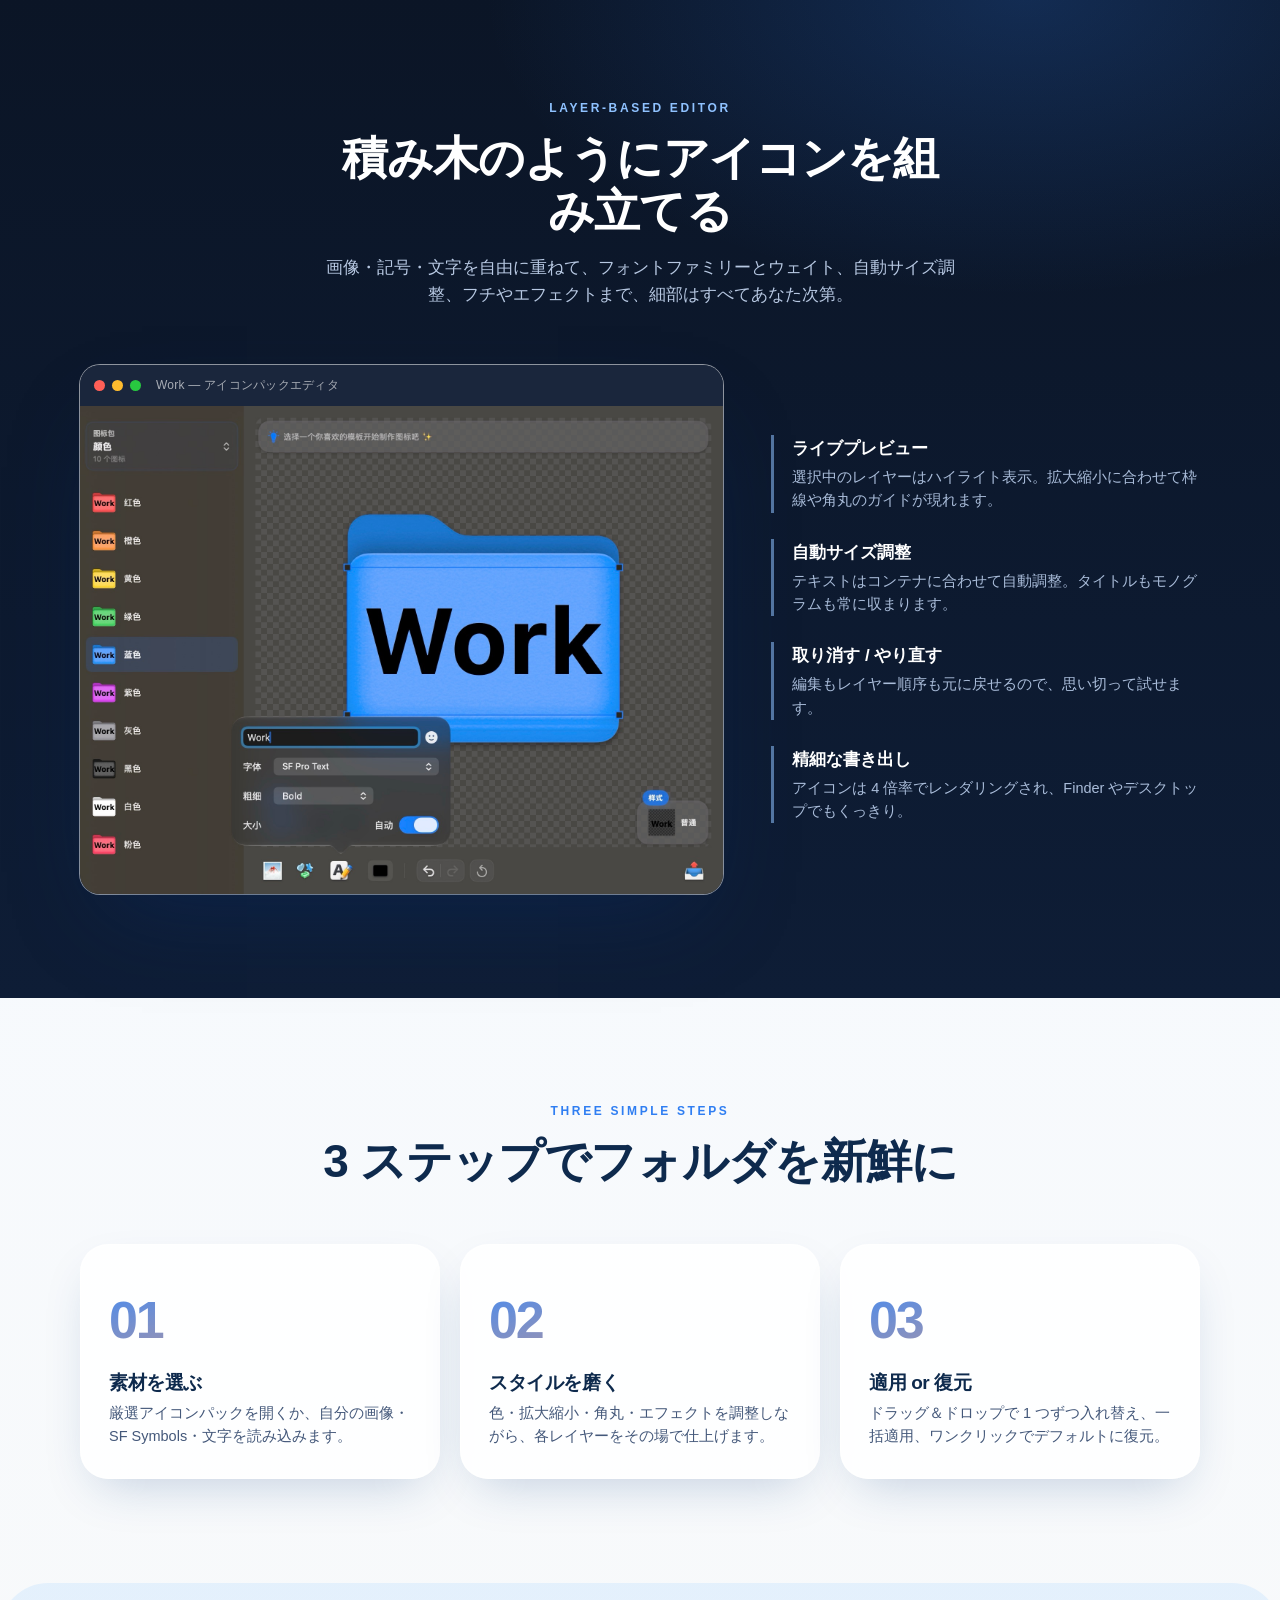
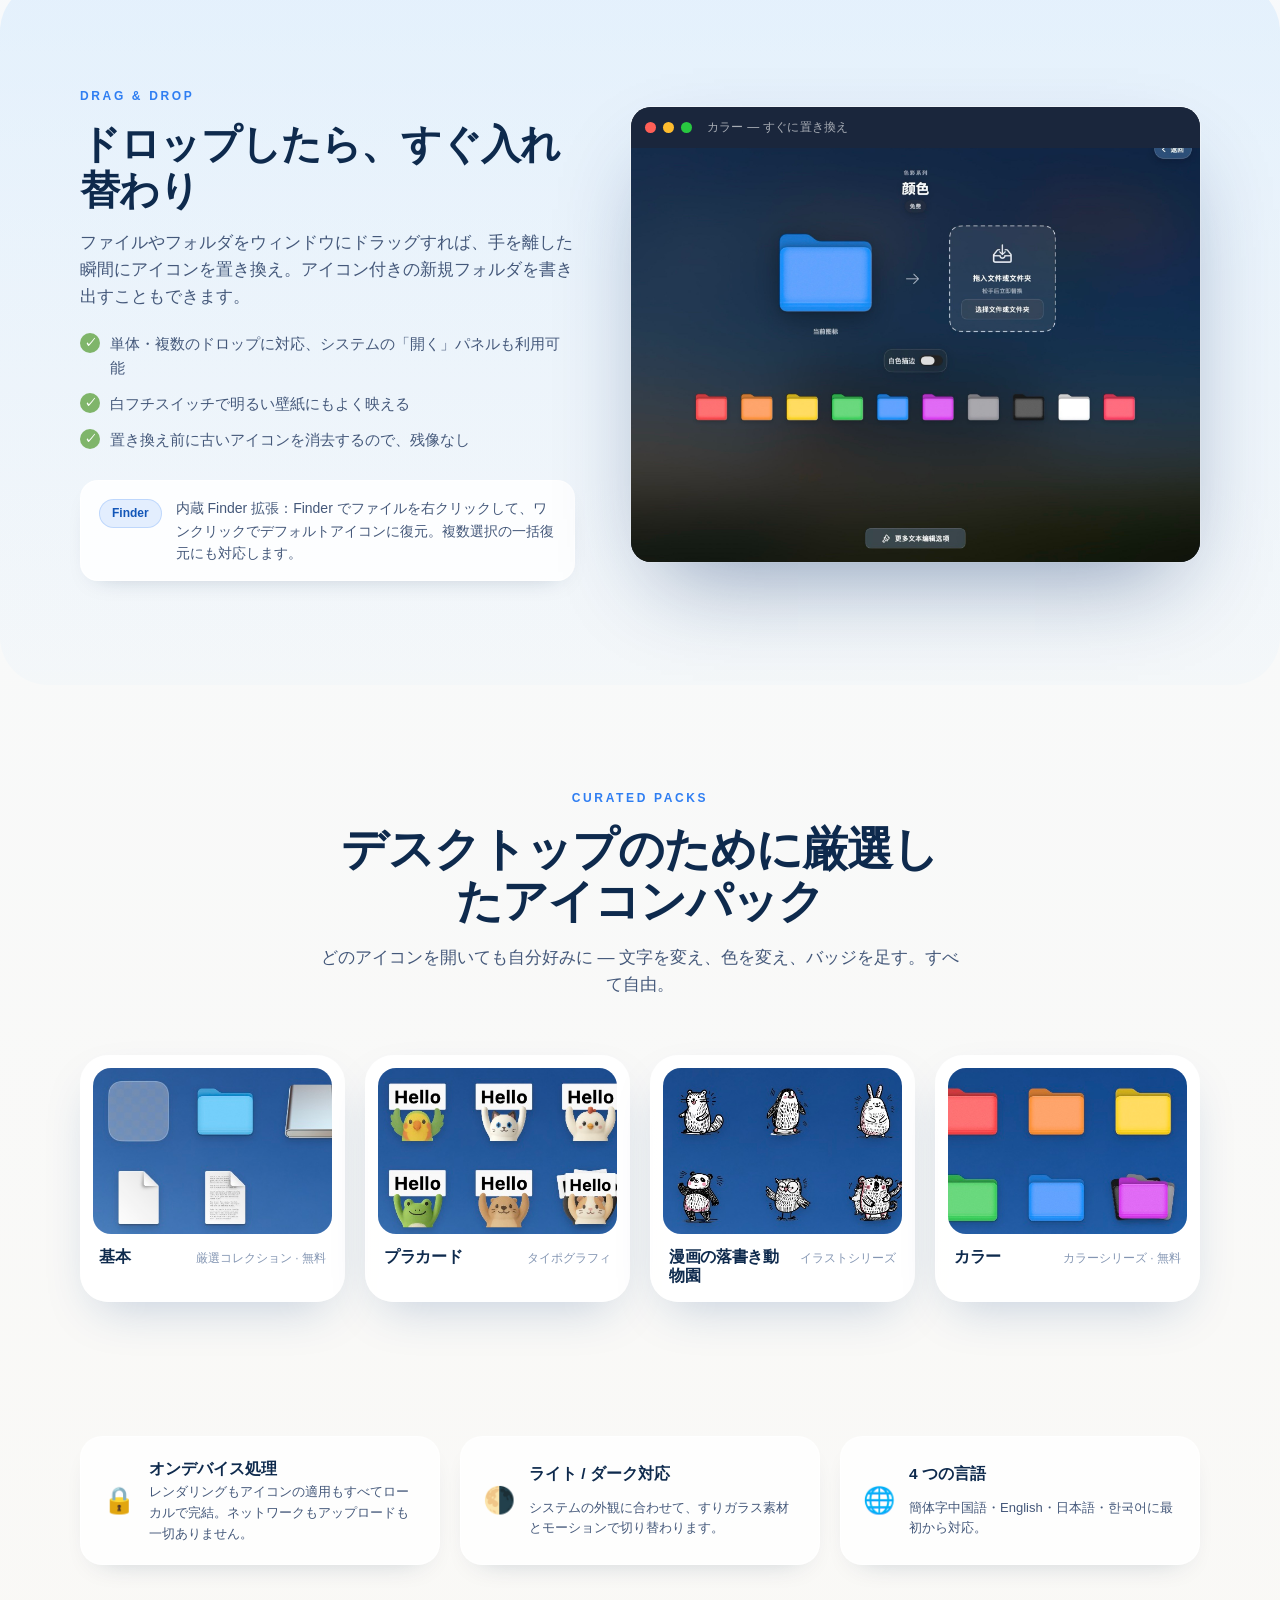
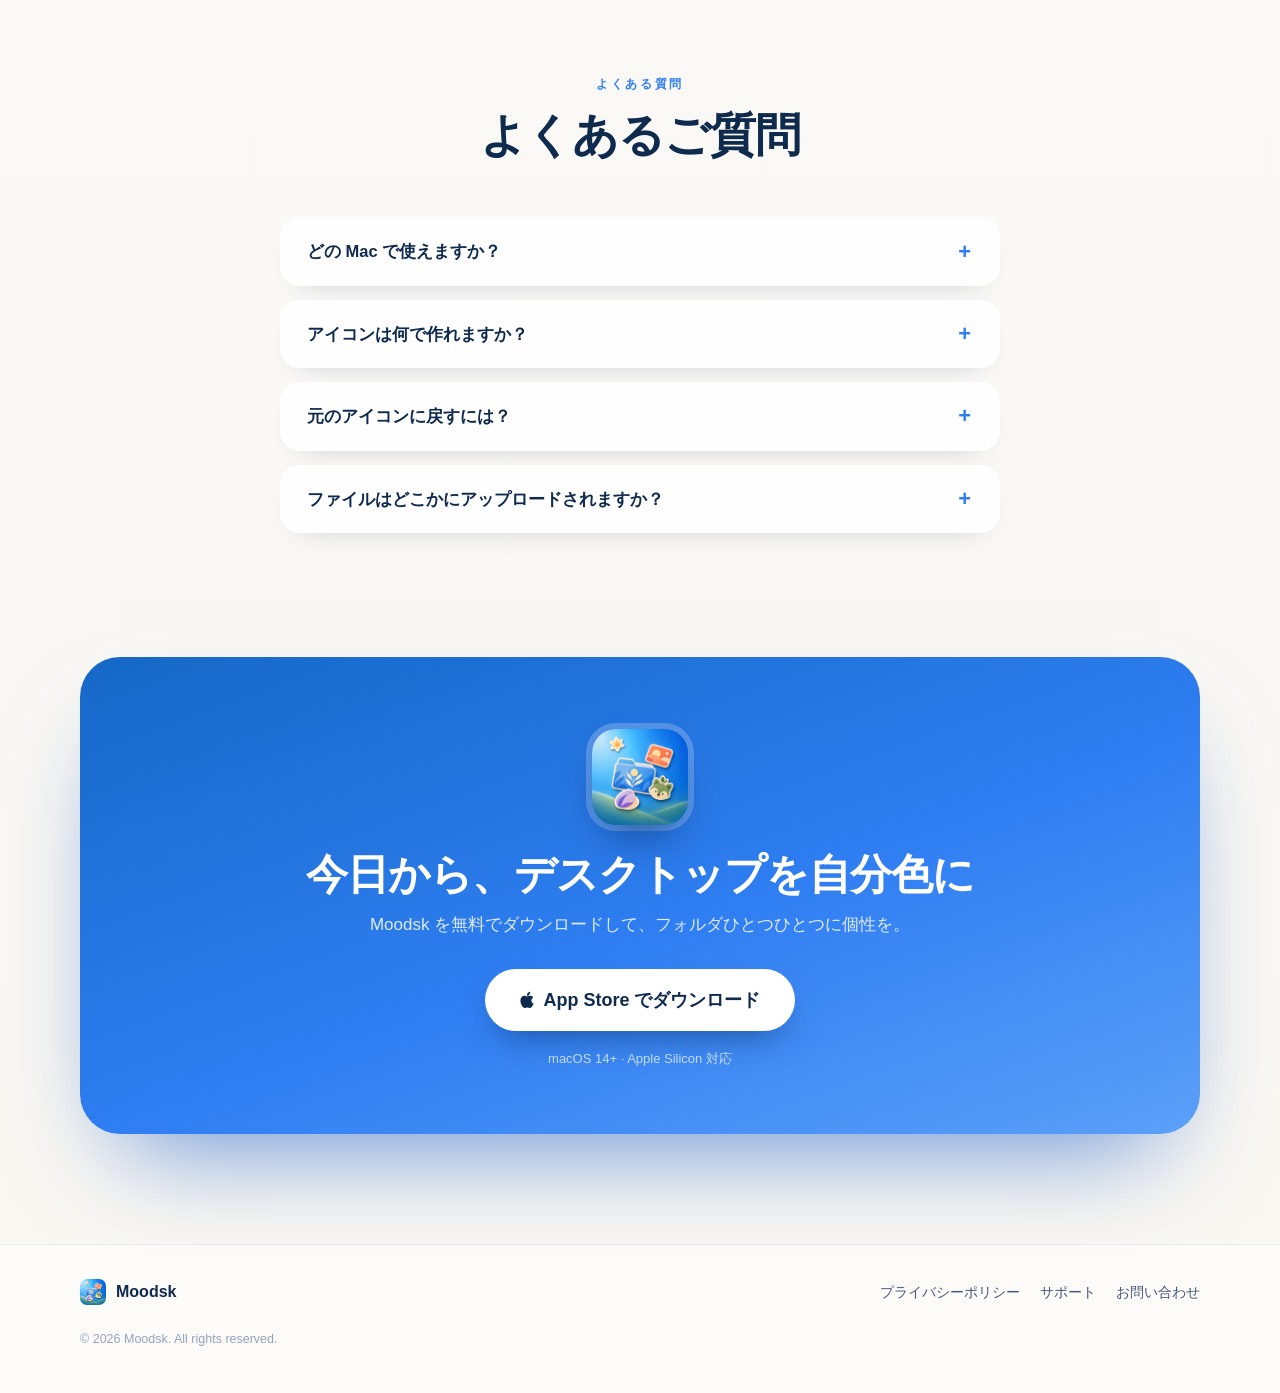
==== commit de4e55fc: "Add TestFlight beta link" ====
--- a/ja/index.html
+++ b/ja/index.html
@@ -104,6 +104,7 @@
           <svg class="apple-logo" viewBox="0 0 14 17" aria-hidden="true"><path d="M11.62 9.06c.02 2.28 2 3.04 2.02 3.05-.02.05-.32 1.08-1.05 2.14-.63.92-1.29 1.83-2.32 1.85-1.02.02-1.34-.6-2.5-.6-1.17 0-1.53.58-2.5.62-1 .04-1.76-.99-2.4-1.9C1.6 12.4.6 8.85 1.9 6.46c.64-1.19 1.79-1.94 3.04-1.96.95-.02 1.85.64 2.5.64.64 0 1.77-.79 3.05-.67.52.02 1.98.21 2.92 1.58-.08.05-1.76 1.03-1.79 3.01zM9.72 3.25c.55-.67.93-1.6.82-2.52-.8.03-1.76.53-2.33 1.2-.52.6-.97 1.55-.85 2.47.89.07 1.8-.45 2.36-1.15z"/></svg>
           App Store でダウンロード
         </a>
+        <a class="btn btn-ghost" href="https://testflight.apple.com/join/nXcbSrnC">TestFlight ベータに参加 ↗</a>
         <a class="btn btn-ghost" href="#features">できることを見る</a>
       </div>
       <p class="hero-meta reveal">macOS 14+ &nbsp;·&nbsp; 简体中文 / English / 日本語 / 한국어 &nbsp;·&nbsp; オンデバイス処理でプライバシーを保護</p>
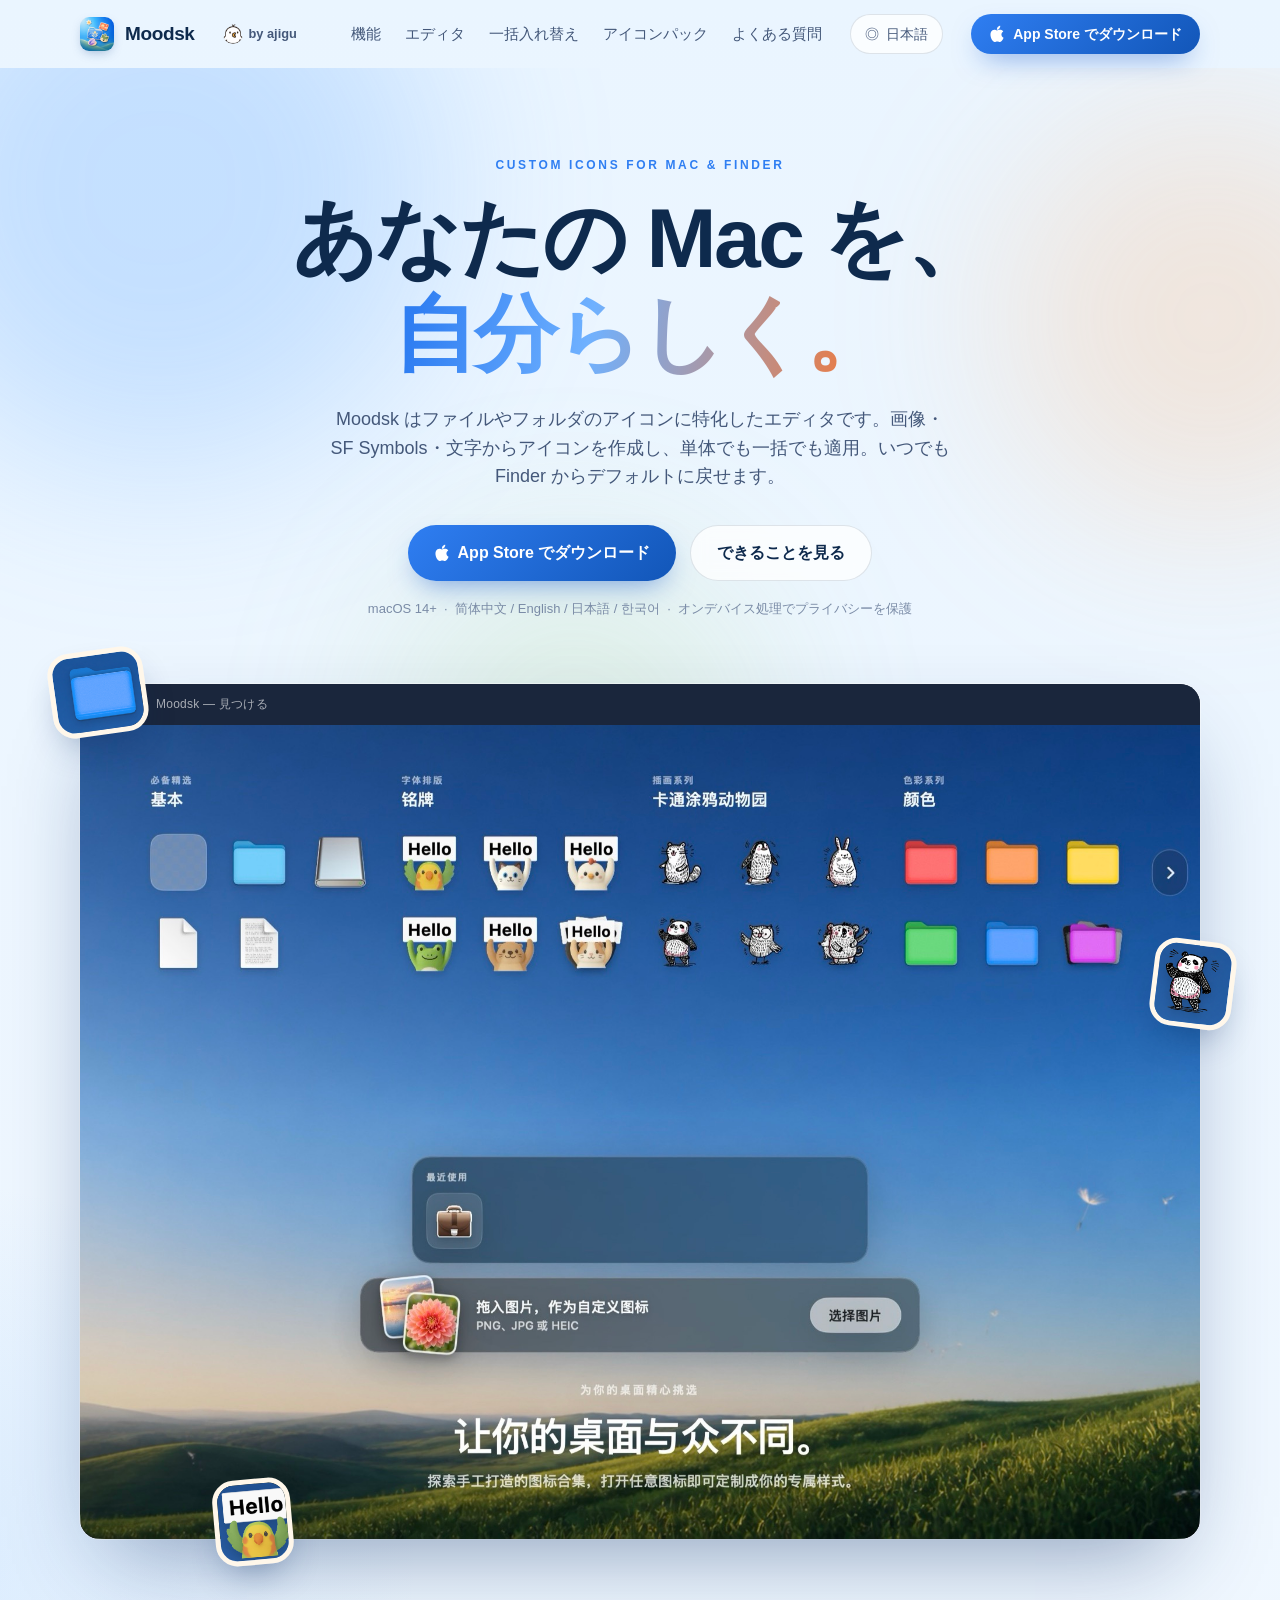
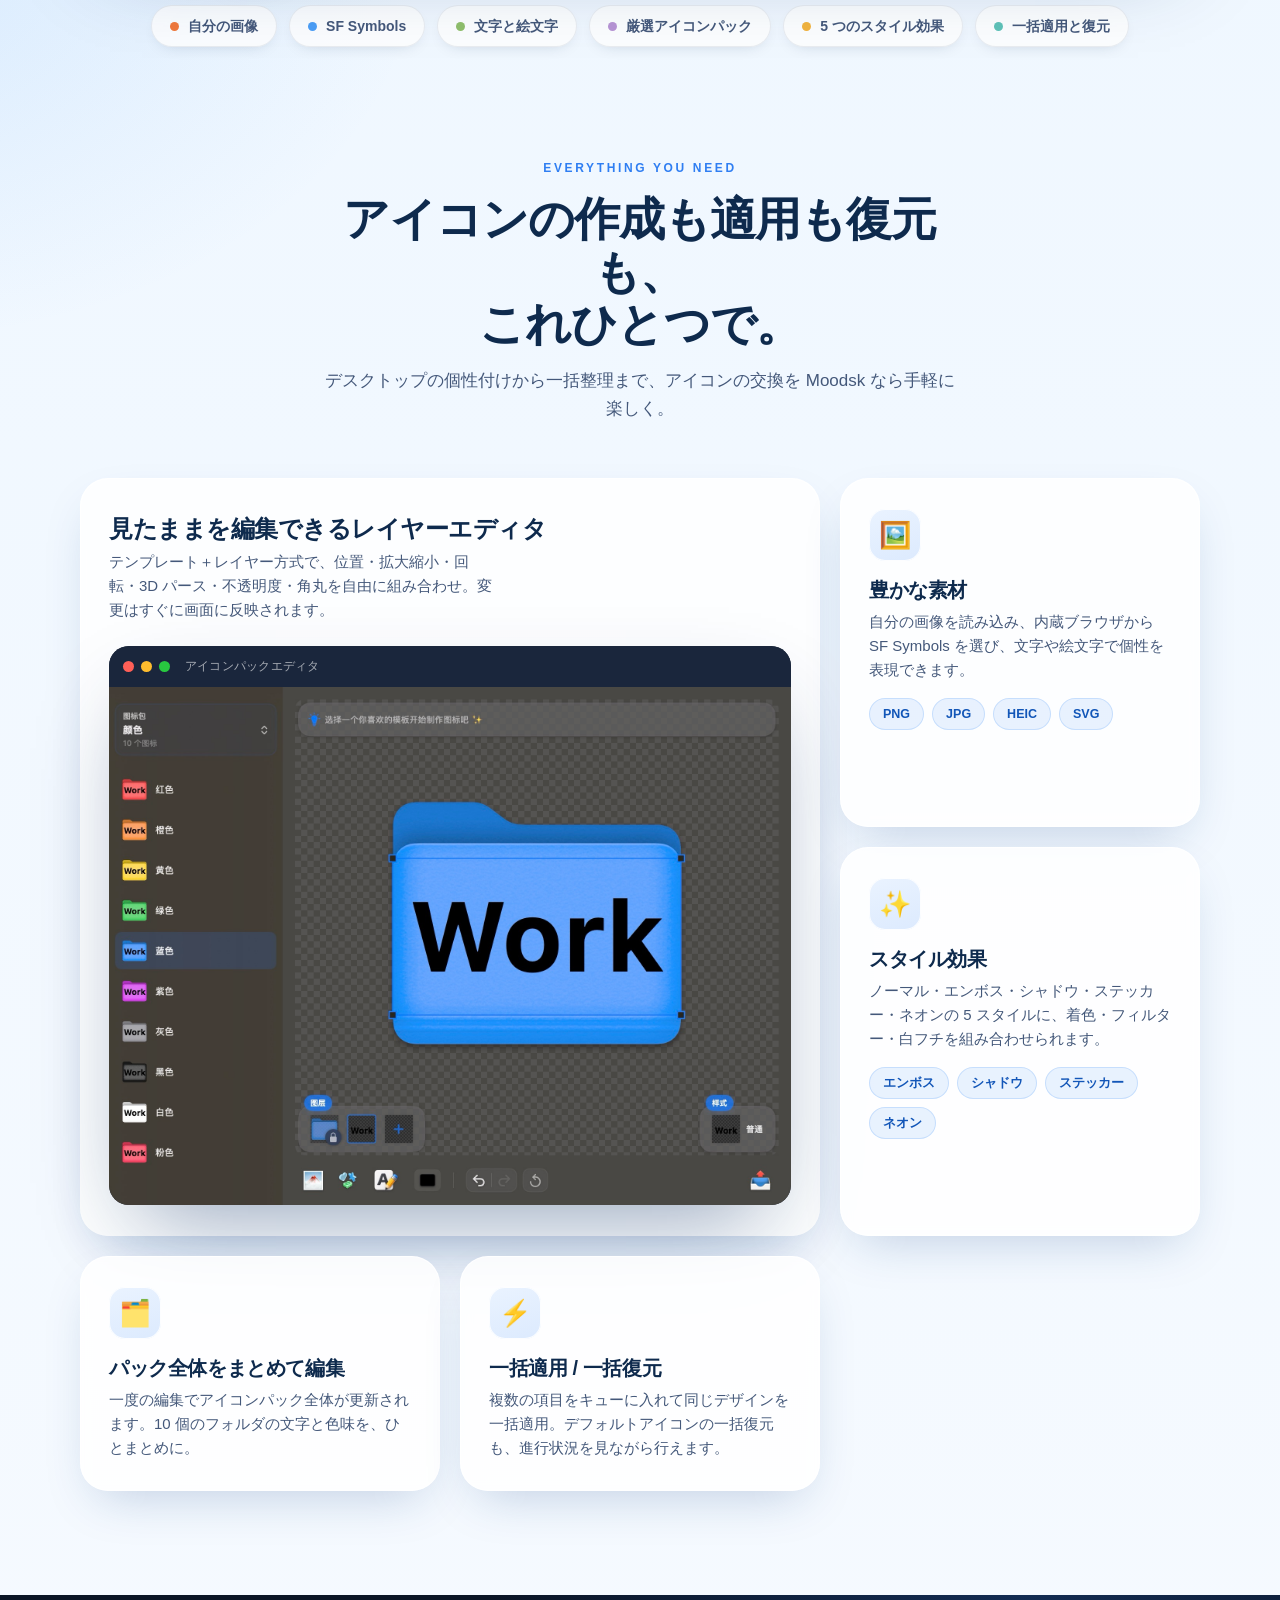
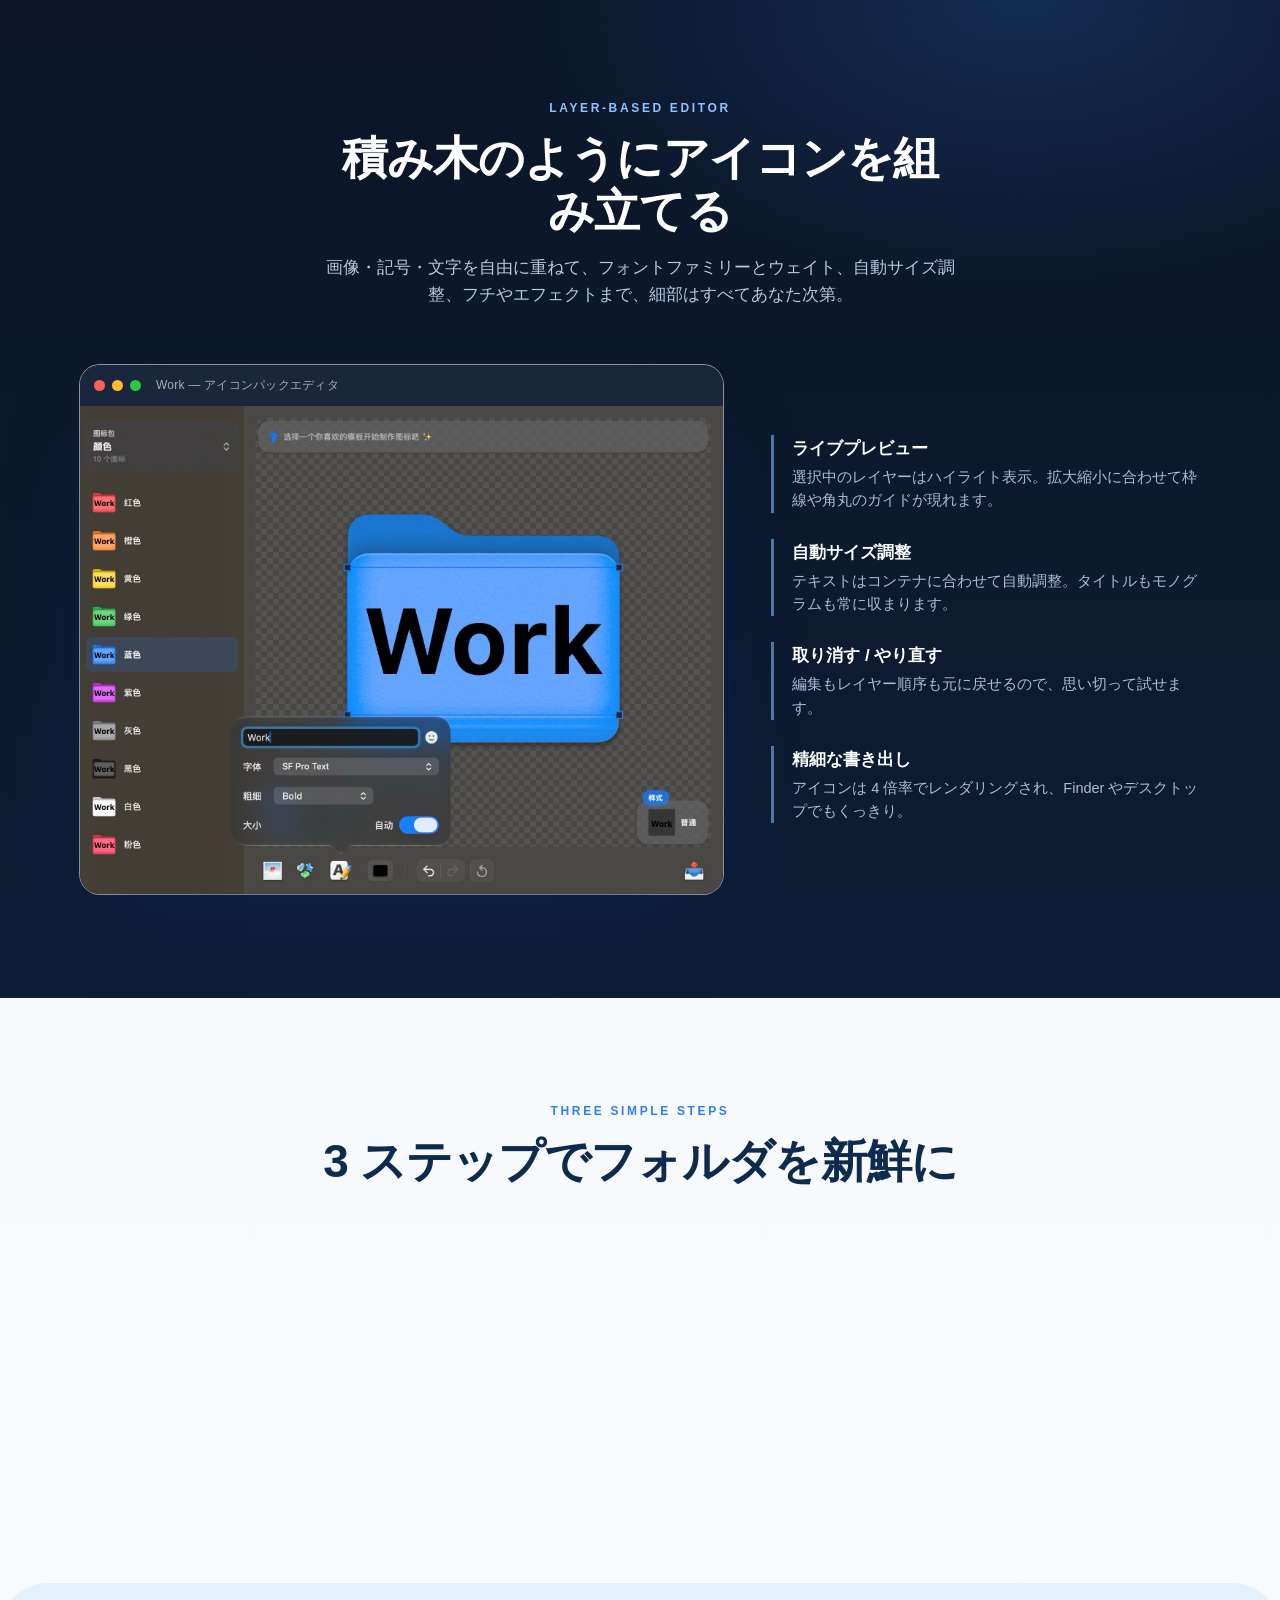
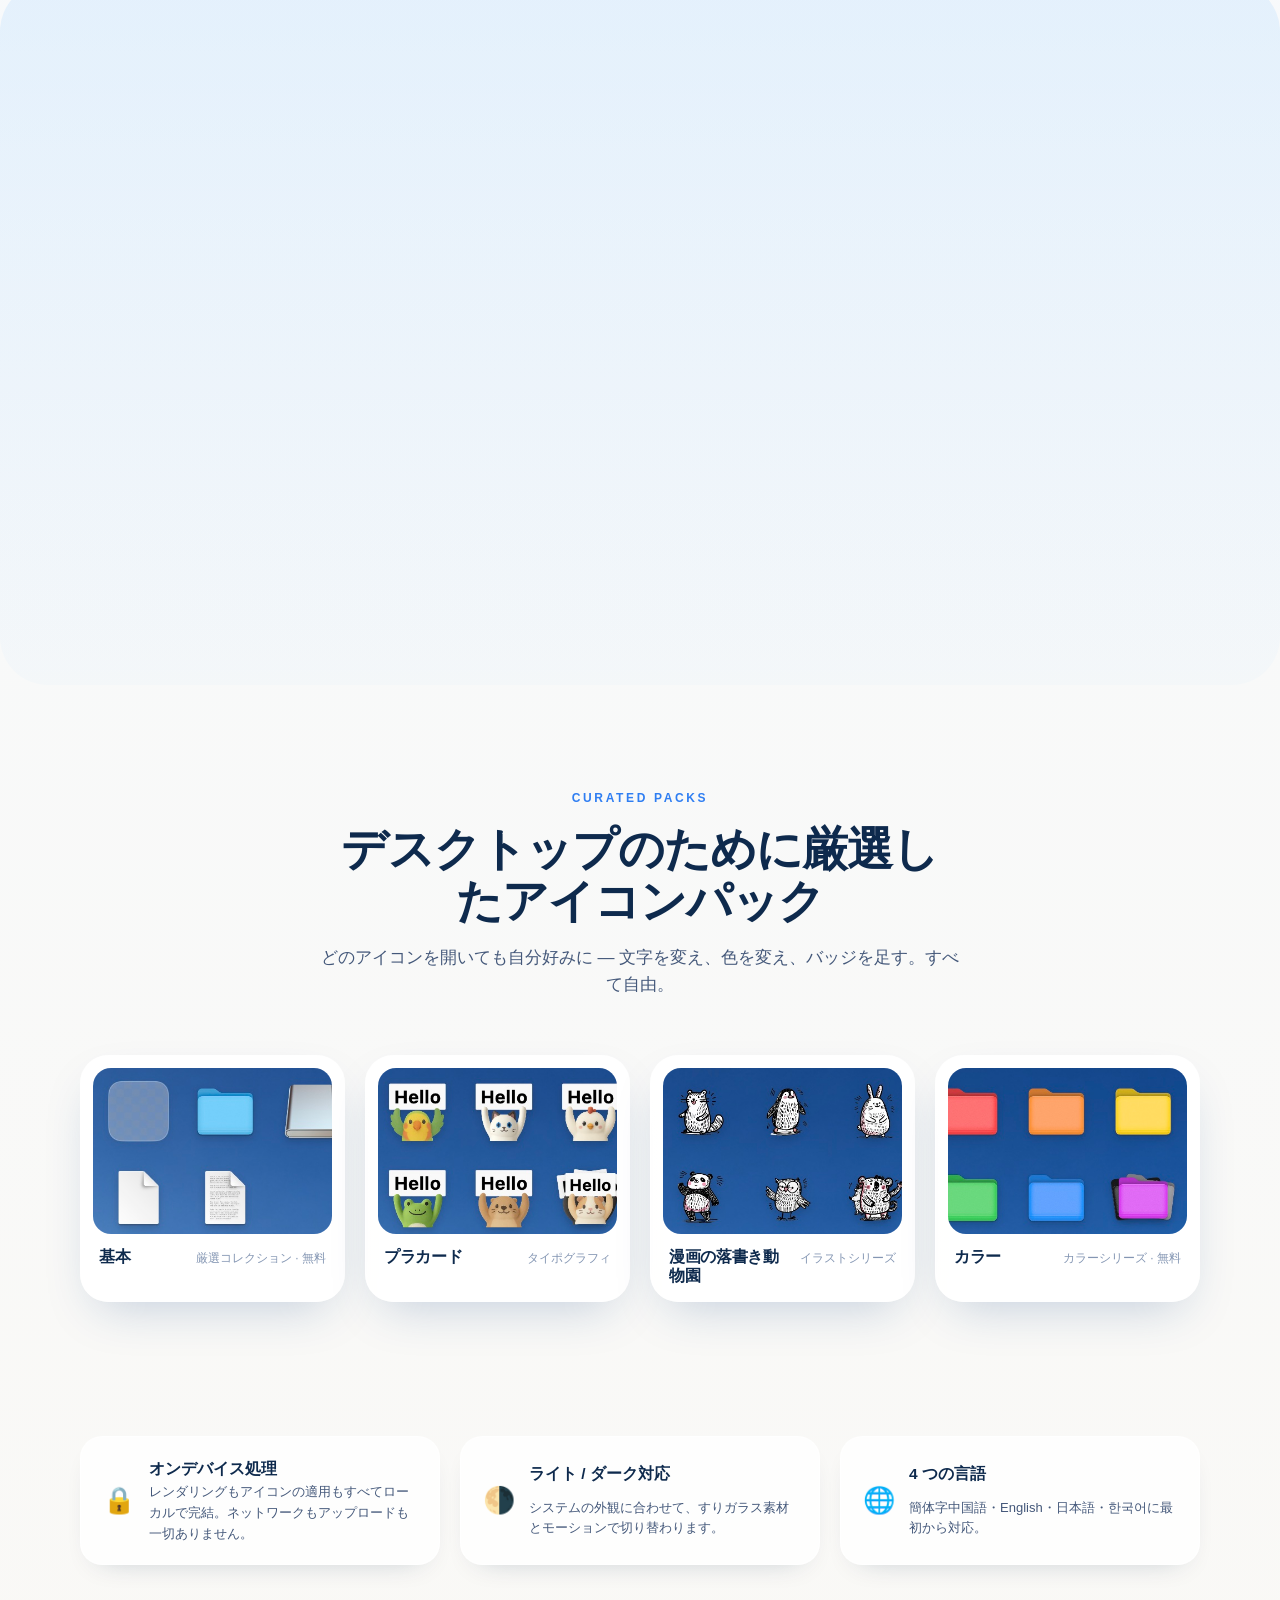
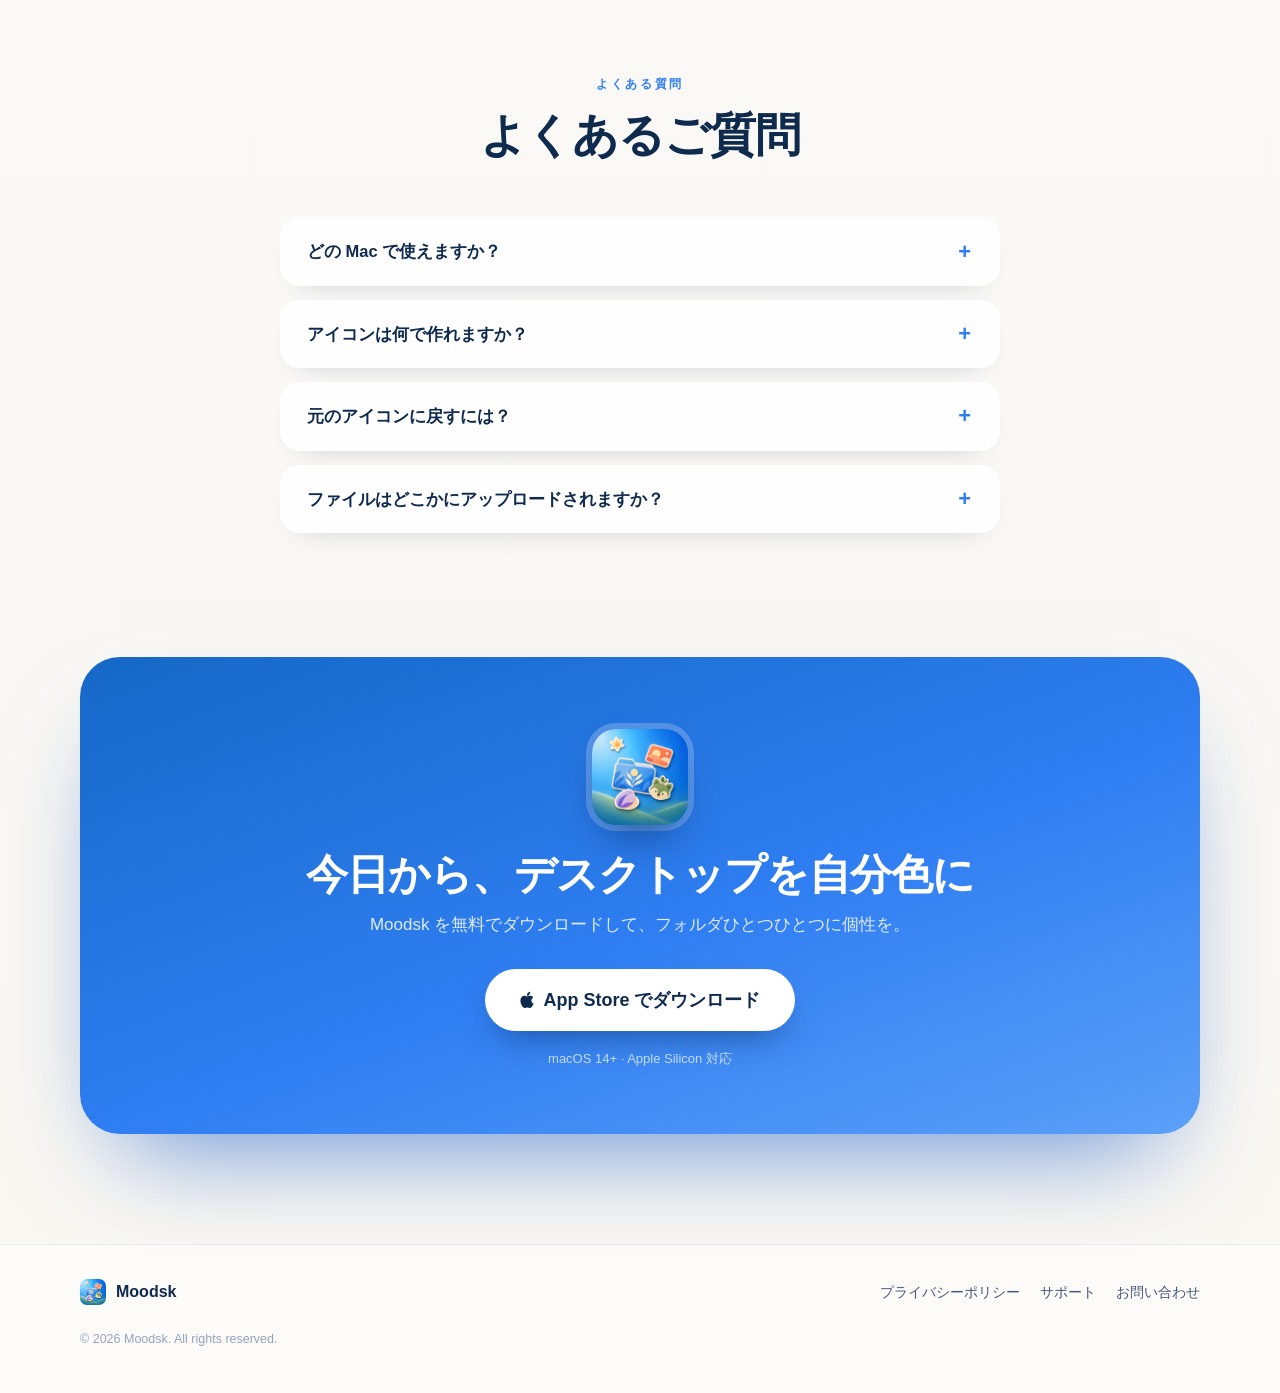
==== commit 2165c910: "Replace TestFlight links with App Store URLs" ====
--- a/ja/index.html
+++ b/ja/index.html
@@ -78,7 +78,7 @@
           <a data-language="ko" href="../ko/" lang="ko">한국어</a>
         </div>
       </details>
-      <a class="btn btn-primary btn-sm" href="#download">
+      <a class="btn btn-primary btn-sm" href="https://apps.apple.com/jp/app/moodsk-%E3%83%95%E3%82%A9%E3%83%AB%E3%83%80%E3%82%A2%E3%82%A4%E3%82%B3%E3%83%B3%E4%BD%9C%E6%88%90/id6752535811?mt=12">
         <svg class="apple-logo" viewBox="0 0 14 17" aria-hidden="true"><path d="M11.62 9.06c.02 2.28 2 3.04 2.02 3.05-.02.05-.32 1.08-1.05 2.14-.63.92-1.29 1.83-2.32 1.85-1.02.02-1.34-.6-2.5-.6-1.17 0-1.53.58-2.5.62-1 .04-1.76-.99-2.4-1.9C1.6 12.4.6 8.85 1.9 6.46c.64-1.19 1.79-1.94 3.04-1.96.95-.02 1.85.64 2.5.64.64 0 1.77-.79 3.05-.67.52.02 1.98.21 2.92 1.58-.08.05-1.76 1.03-1.79 3.01zM9.72 3.25c.55-.67.93-1.6.82-2.52-.8.03-1.76.53-2.33 1.2-.52.6-.97 1.55-.85 2.47.89.07 1.8-.45 2.36-1.15z"/></svg>
         App Store でダウンロード
       </a>
@@ -100,11 +100,10 @@
         Moodsk はファイルやフォルダのアイコンに特化したエディタです。画像・SF Symbols・文字からアイコンを作成し、単体でも一括でも適用。いつでも Finder からデフォルトに戻せます。
       </p>
       <div class="hero-actions reveal">
-        <a class="btn btn-primary" href="#download">
+        <a class="btn btn-primary" href="https://apps.apple.com/jp/app/moodsk-%E3%83%95%E3%82%A9%E3%83%AB%E3%83%80%E3%82%A2%E3%82%A4%E3%82%B3%E3%83%B3%E4%BD%9C%E6%88%90/id6752535811?mt=12">
           <svg class="apple-logo" viewBox="0 0 14 17" aria-hidden="true"><path d="M11.62 9.06c.02 2.28 2 3.04 2.02 3.05-.02.05-.32 1.08-1.05 2.14-.63.92-1.29 1.83-2.32 1.85-1.02.02-1.34-.6-2.5-.6-1.17 0-1.53.58-2.5.62-1 .04-1.76-.99-2.4-1.9C1.6 12.4.6 8.85 1.9 6.46c.64-1.19 1.79-1.94 3.04-1.96.95-.02 1.85.64 2.5.64.64 0 1.77-.79 3.05-.67.52.02 1.98.21 2.92 1.58-.08.05-1.76 1.03-1.79 3.01zM9.72 3.25c.55-.67.93-1.6.82-2.52-.8.03-1.76.53-2.33 1.2-.52.6-.97 1.55-.85 2.47.89.07 1.8-.45 2.36-1.15z"/></svg>
           App Store でダウンロード
         </a>
-        <a class="btn btn-ghost" href="https://testflight.apple.com/join/nXcbSrnC">TestFlight ベータに参加 ↗</a>
         <a class="btn btn-ghost" href="#features">できることを見る</a>
       </div>
       <p class="hero-meta reveal">macOS 14+ &nbsp;·&nbsp; 简体中文 / English / 日本語 / 한국어 &nbsp;·&nbsp; オンデバイス処理でプライバシーを保護</p>
@@ -356,8 +355,7 @@
       <img class="download-icon" src="../assets/appicon.jpg" alt="Moodsk アプリアイコン" />
       <h2>今日から、デスクトップを自分色に</h2>
       <p>Moodsk を無料でダウンロードして、フォルダひとつひとつに個性を。</p>
-      <!-- TODO: replace href with the real App Store URL once the app is live -->
-      <a class="btn btn-primary btn-lg" href="#">
+      <a class="btn btn-primary btn-lg" href="https://apps.apple.com/jp/app/moodsk-%E3%83%95%E3%82%A9%E3%83%AB%E3%83%80%E3%82%A2%E3%82%A4%E3%82%B3%E3%83%B3%E4%BD%9C%E6%88%90/id6752535811?mt=12">
         <svg class="apple-logo" viewBox="0 0 14 17" aria-hidden="true"><path d="M11.62 9.06c.02 2.28 2 3.04 2.02 3.05-.02.05-.32 1.08-1.05 2.14-.63.92-1.29 1.83-2.32 1.85-1.02.02-1.34-.6-2.5-.6-1.17 0-1.53.58-2.5.62-1 .04-1.76-.99-2.4-1.9C1.6 12.4.6 8.85 1.9 6.46c.64-1.19 1.79-1.94 3.04-1.96.95-.02 1.85.64 2.5.64.64 0 1.77-.79 3.05-.67.52.02 1.98.21 2.92 1.58-.08.05-1.76 1.03-1.79 3.01zM9.72 3.25c.55-.67.93-1.6.82-2.52-.8.03-1.76.53-2.33 1.2-.52.6-.97 1.55-.85 2.47.89.07 1.8-.45 2.36-1.15z"/></svg>
         App Store でダウンロード
       </a>
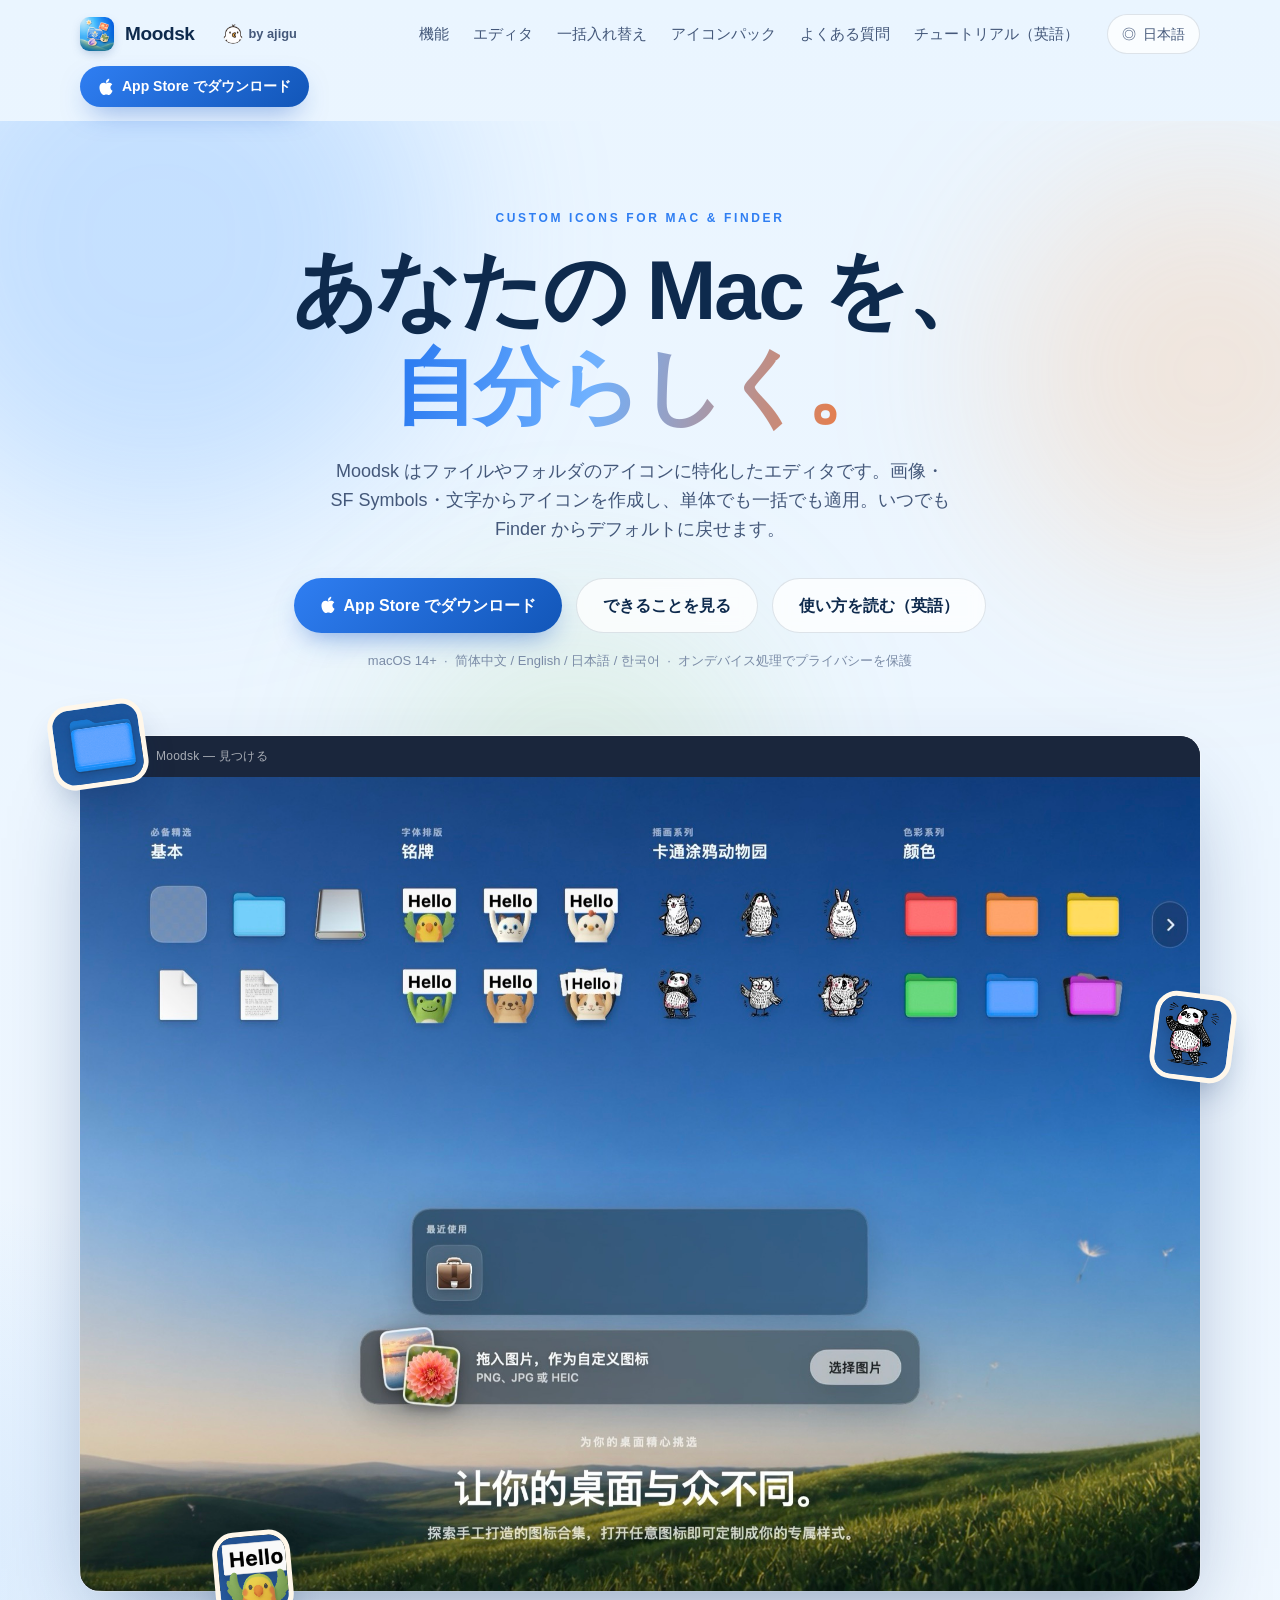
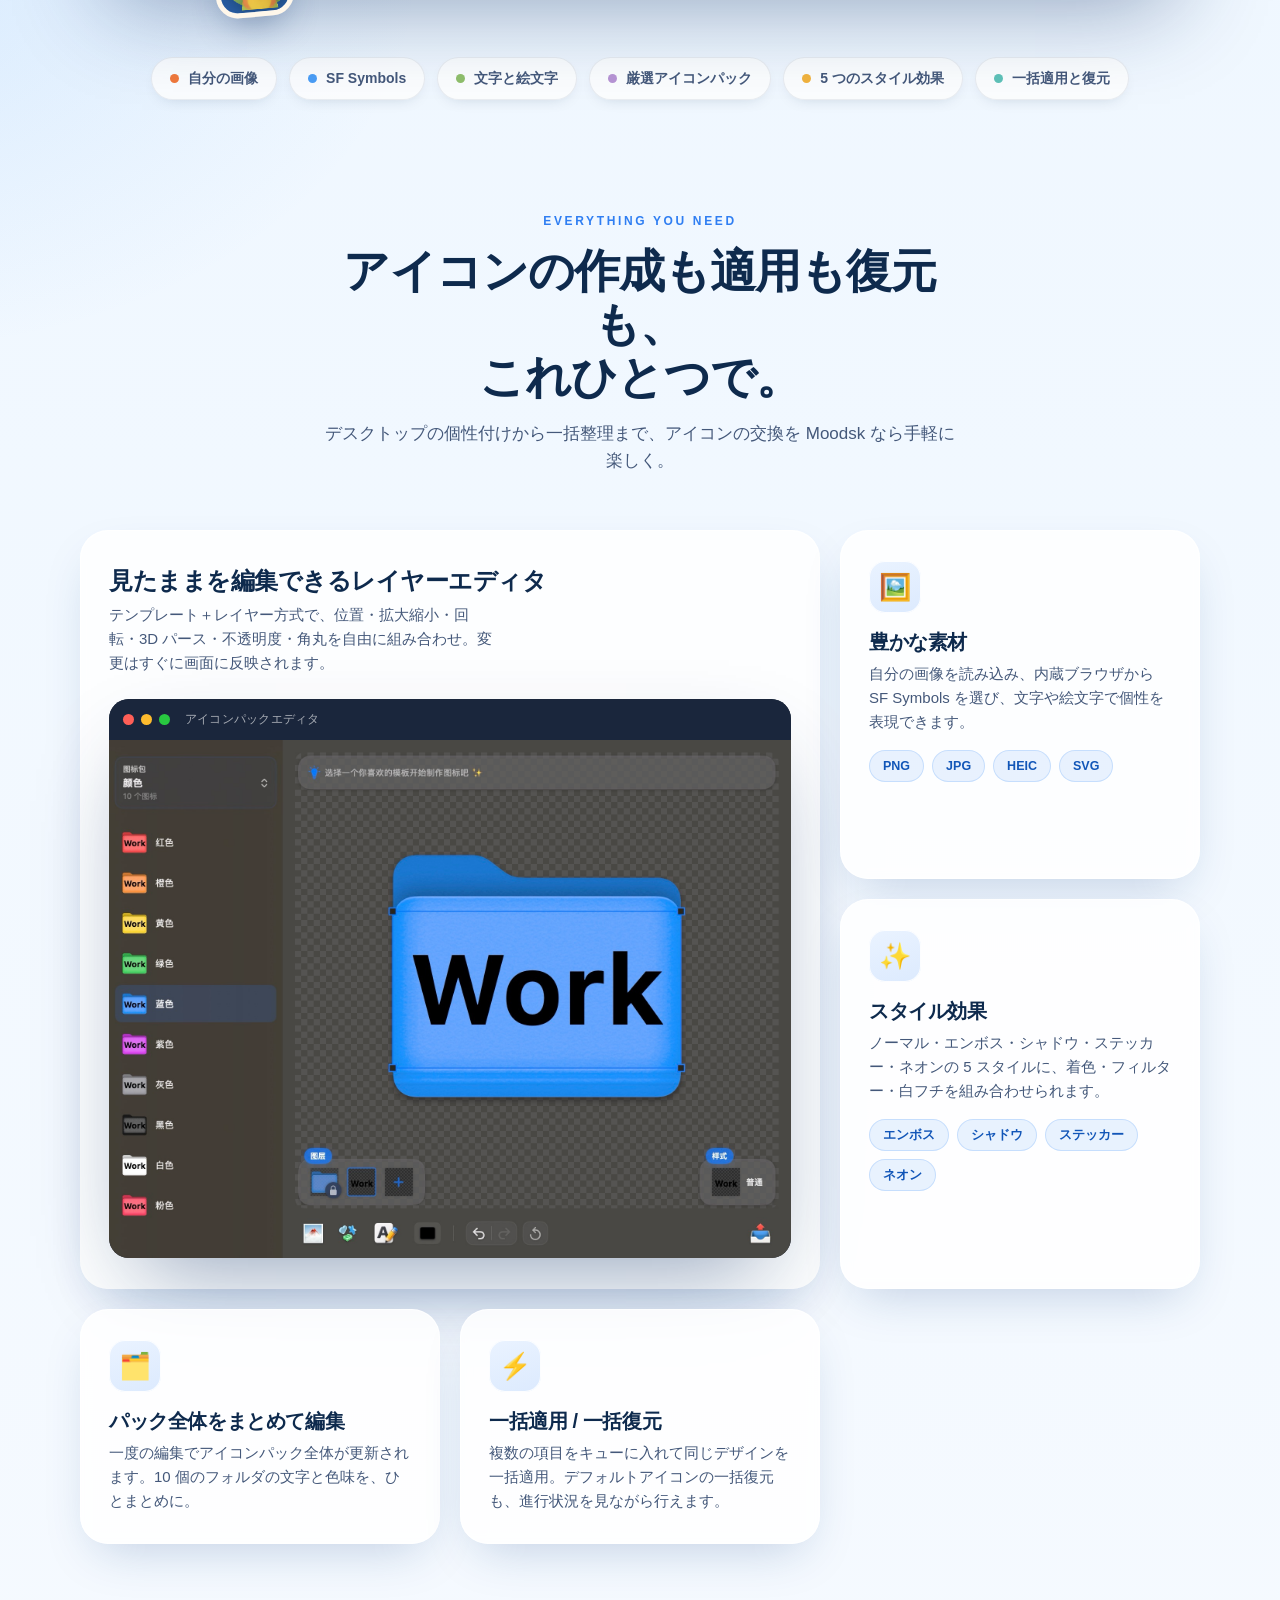
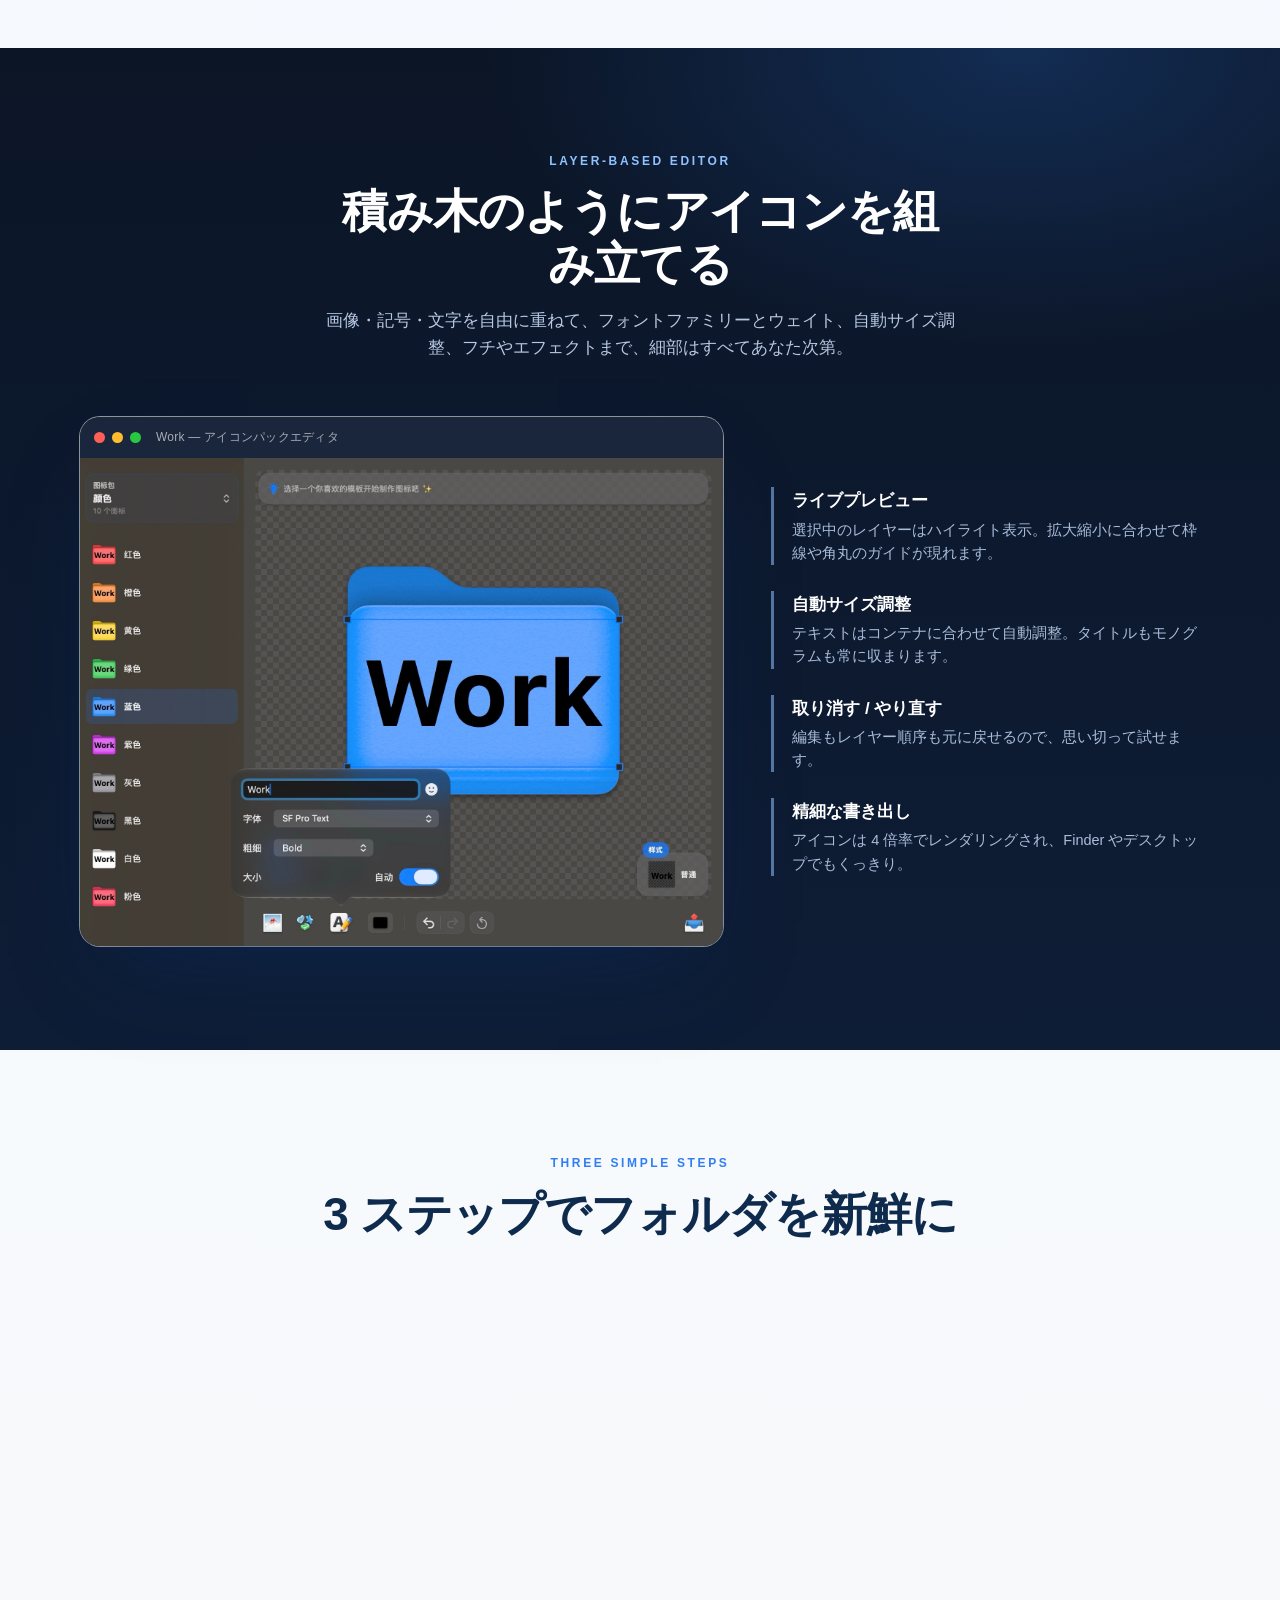
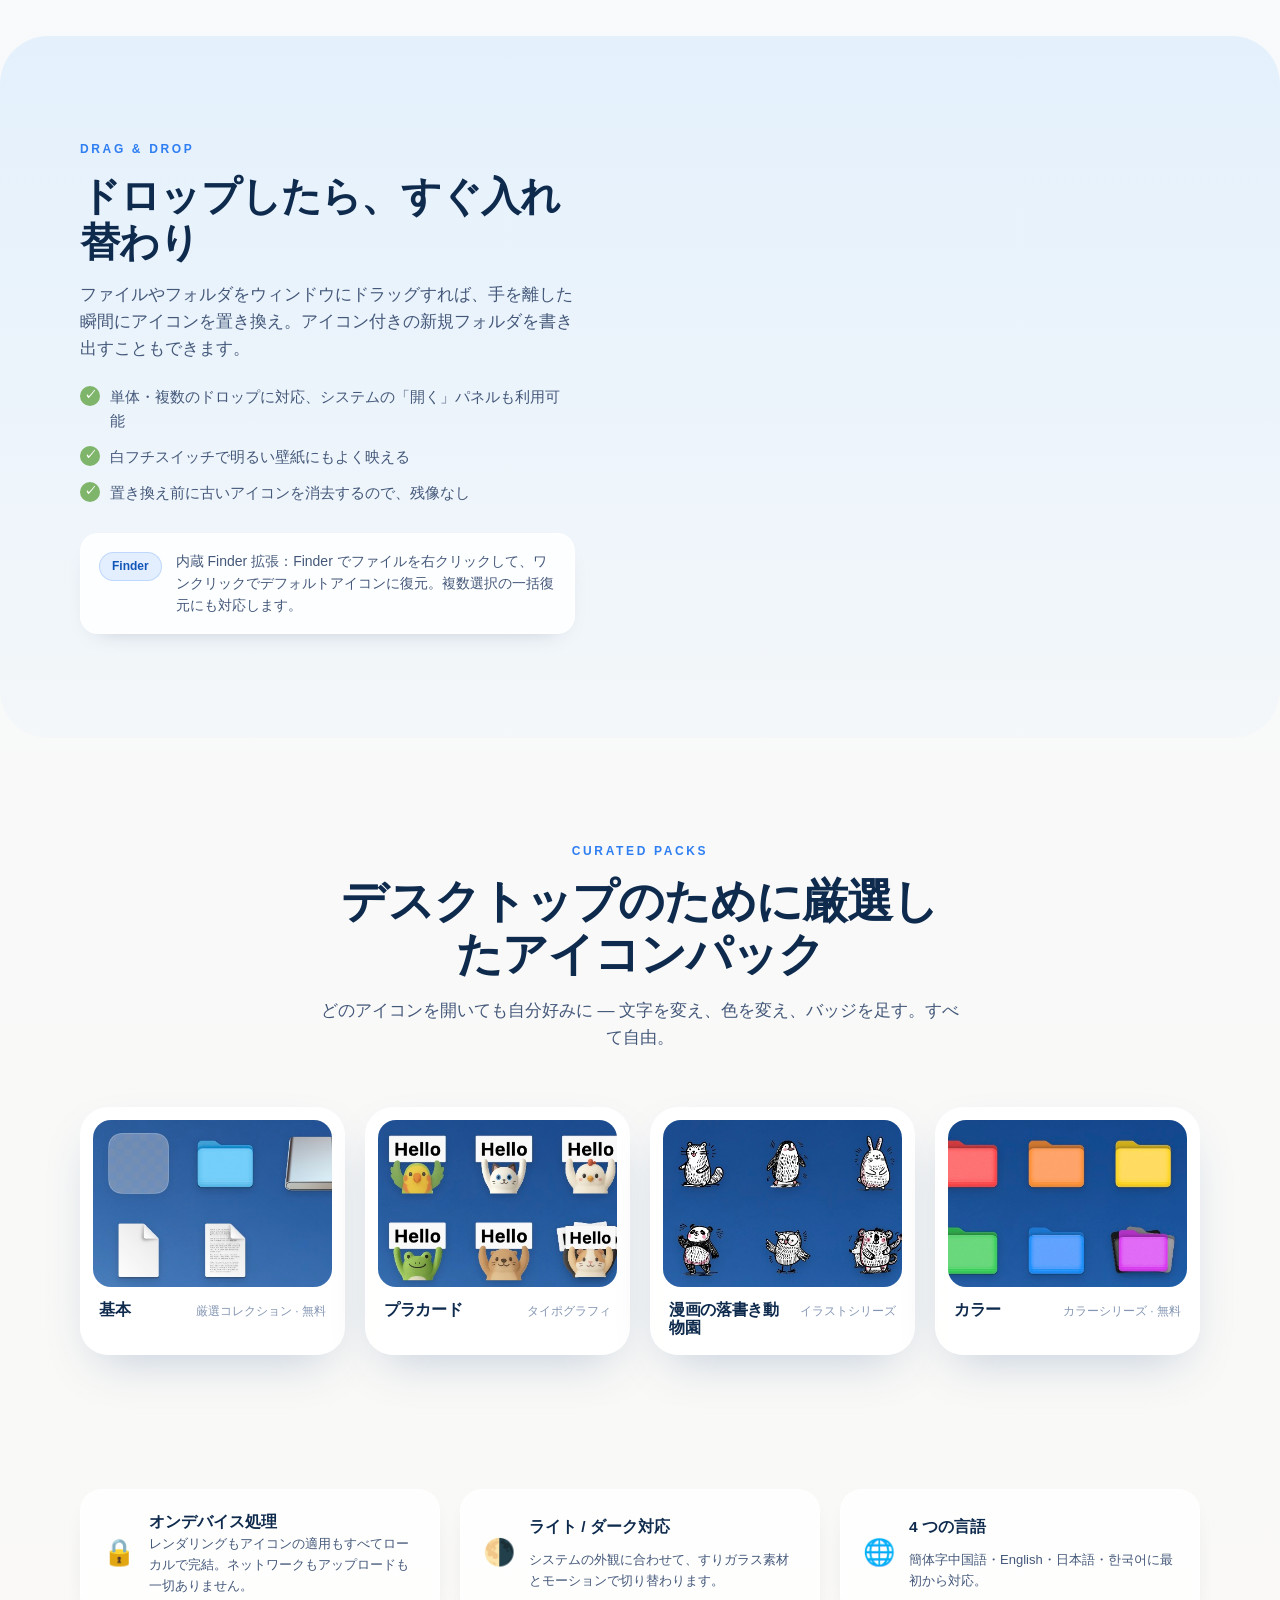
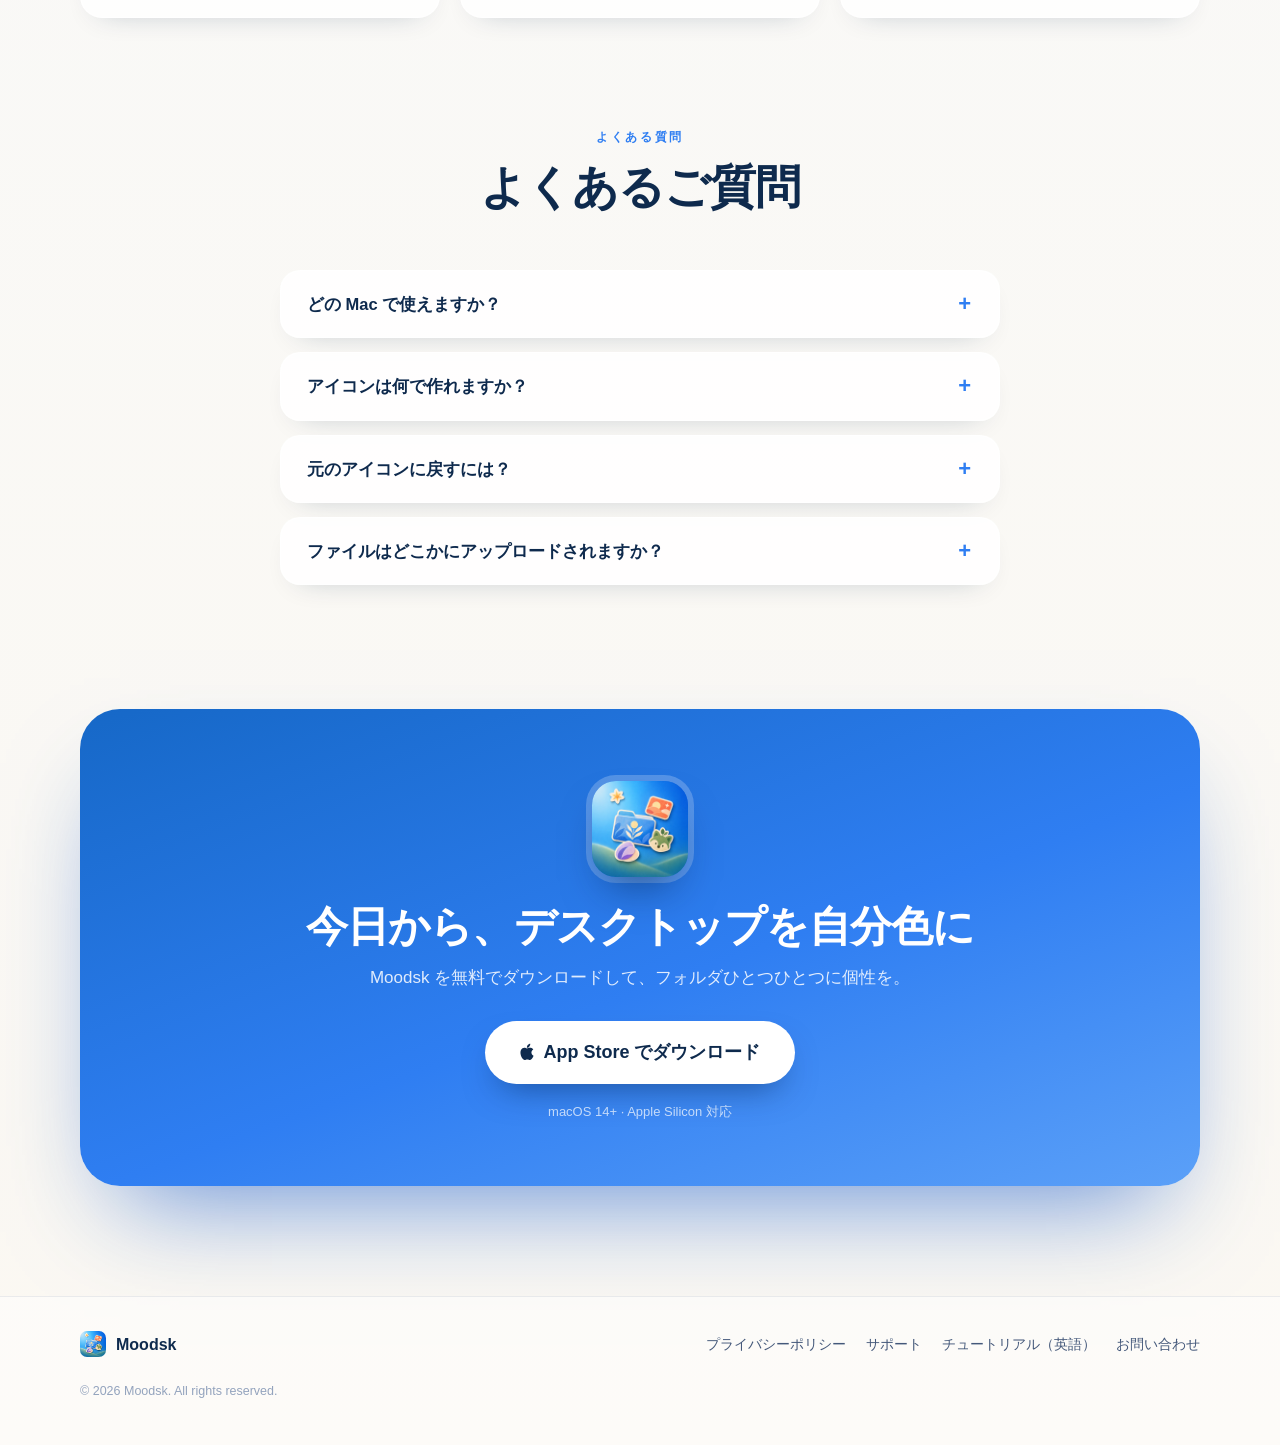
==== commit 33fa21c0: "Publish English and Chinese folder icon tutorials" ====
--- a/ja/index.html
+++ b/ja/index.html
@@ -68,6 +68,7 @@
         <a href="#replace">一括入れ替え</a>
         <a href="#packs">アイコンパック</a>
         <a href="#faq">よくある質問</a>
+        <a href="../tutorials/">チュートリアル（英語）</a>
       </nav>
             <details class="language-switcher">
         <summary aria-label="言語を選択"><span aria-hidden="true">◎</span> <span class="language-current">日本語</span></summary>
@@ -105,6 +106,7 @@
           App Store でダウンロード
         </a>
         <a class="btn btn-ghost" href="#features">できることを見る</a>
+        <a class="btn btn-ghost" href="../tutorials/">使い方を読む（英語）</a>
       </div>
       <p class="hero-meta reveal">macOS 14+ &nbsp;·&nbsp; 简体中文 / English / 日本語 / 한국어 &nbsp;·&nbsp; オンデバイス処理でプライバシーを保護</p>
 
@@ -373,6 +375,7 @@
       <nav class="footer-links" aria-label="フッターリンク">
         <a href="../privacy/">プライバシーポリシー</a>
         <a href="../support/">サポート</a>
+        <a href="../tutorials/">チュートリアル（英語）</a>
         <a href="mailto:support@ajigu.com">お問い合わせ</a>
       </nav>
       <p class="footer-copy">© 2026 Moodsk. All rights reserved.</p>
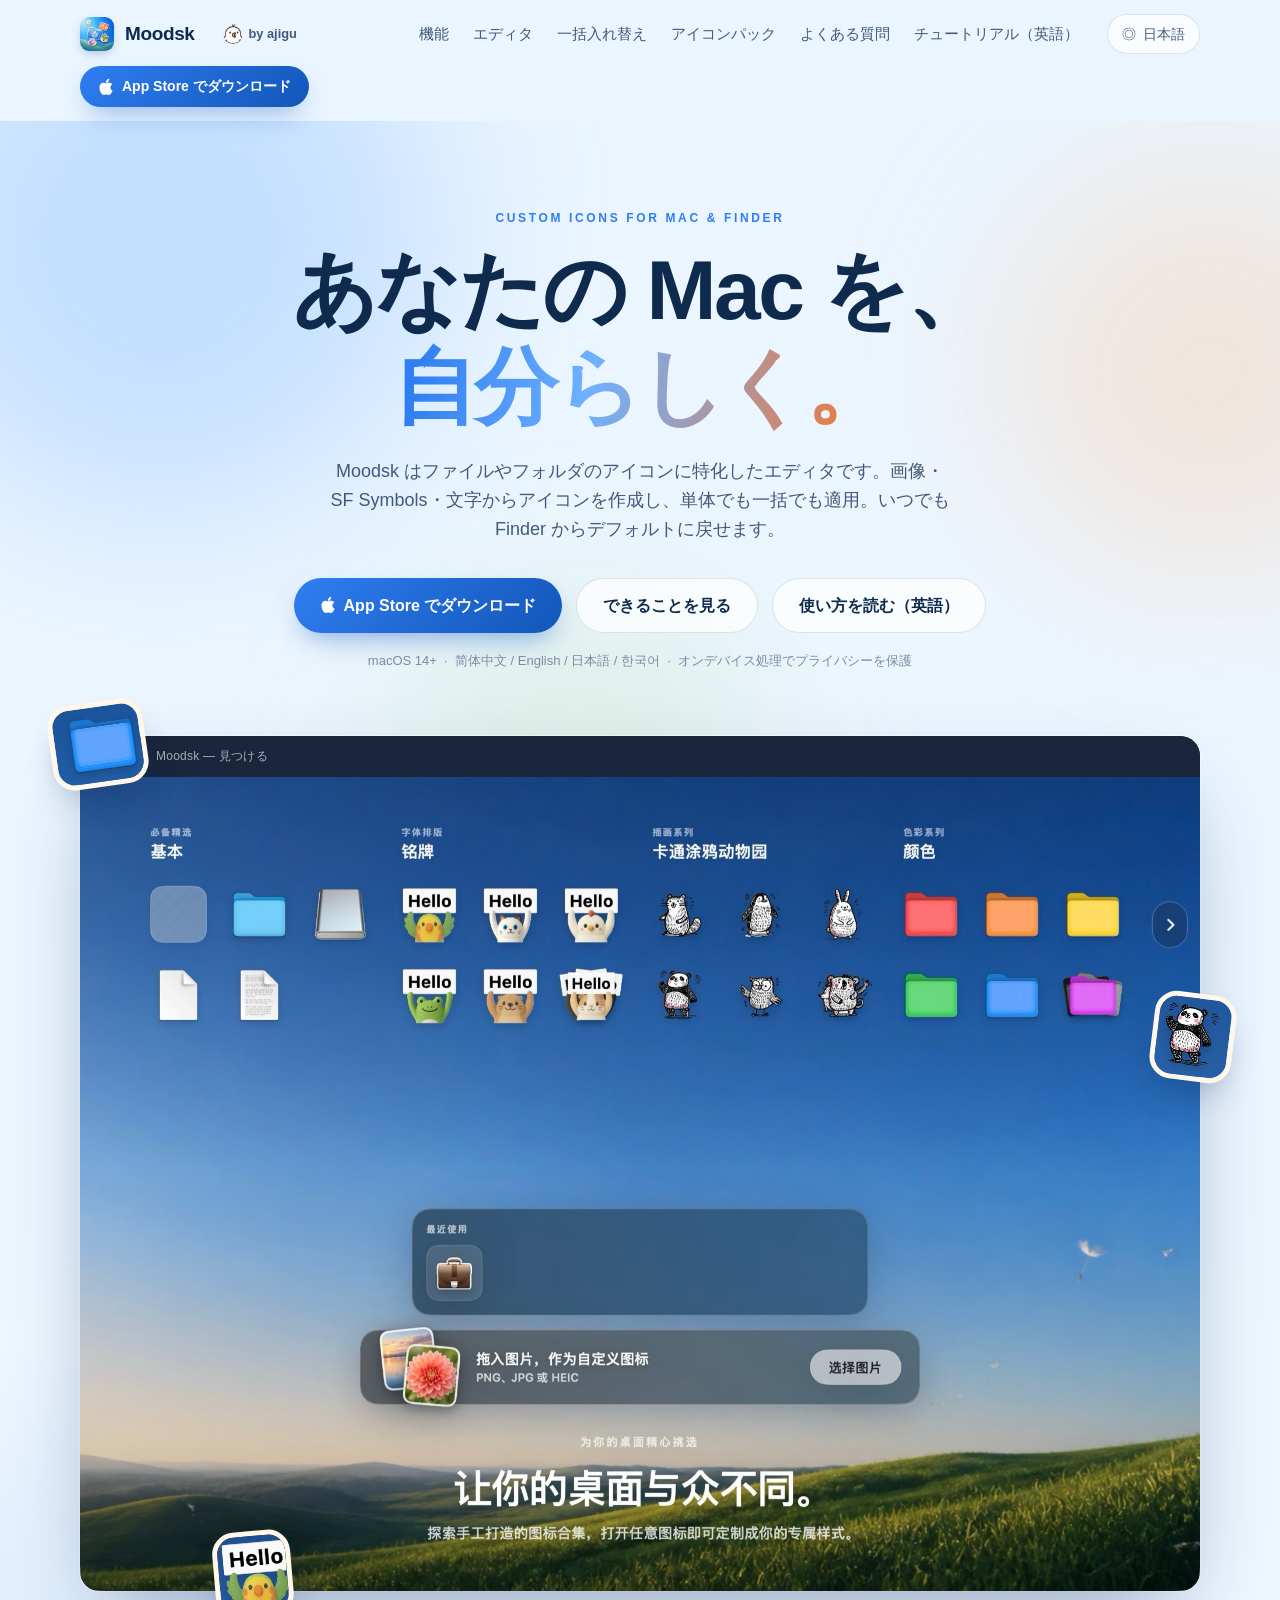
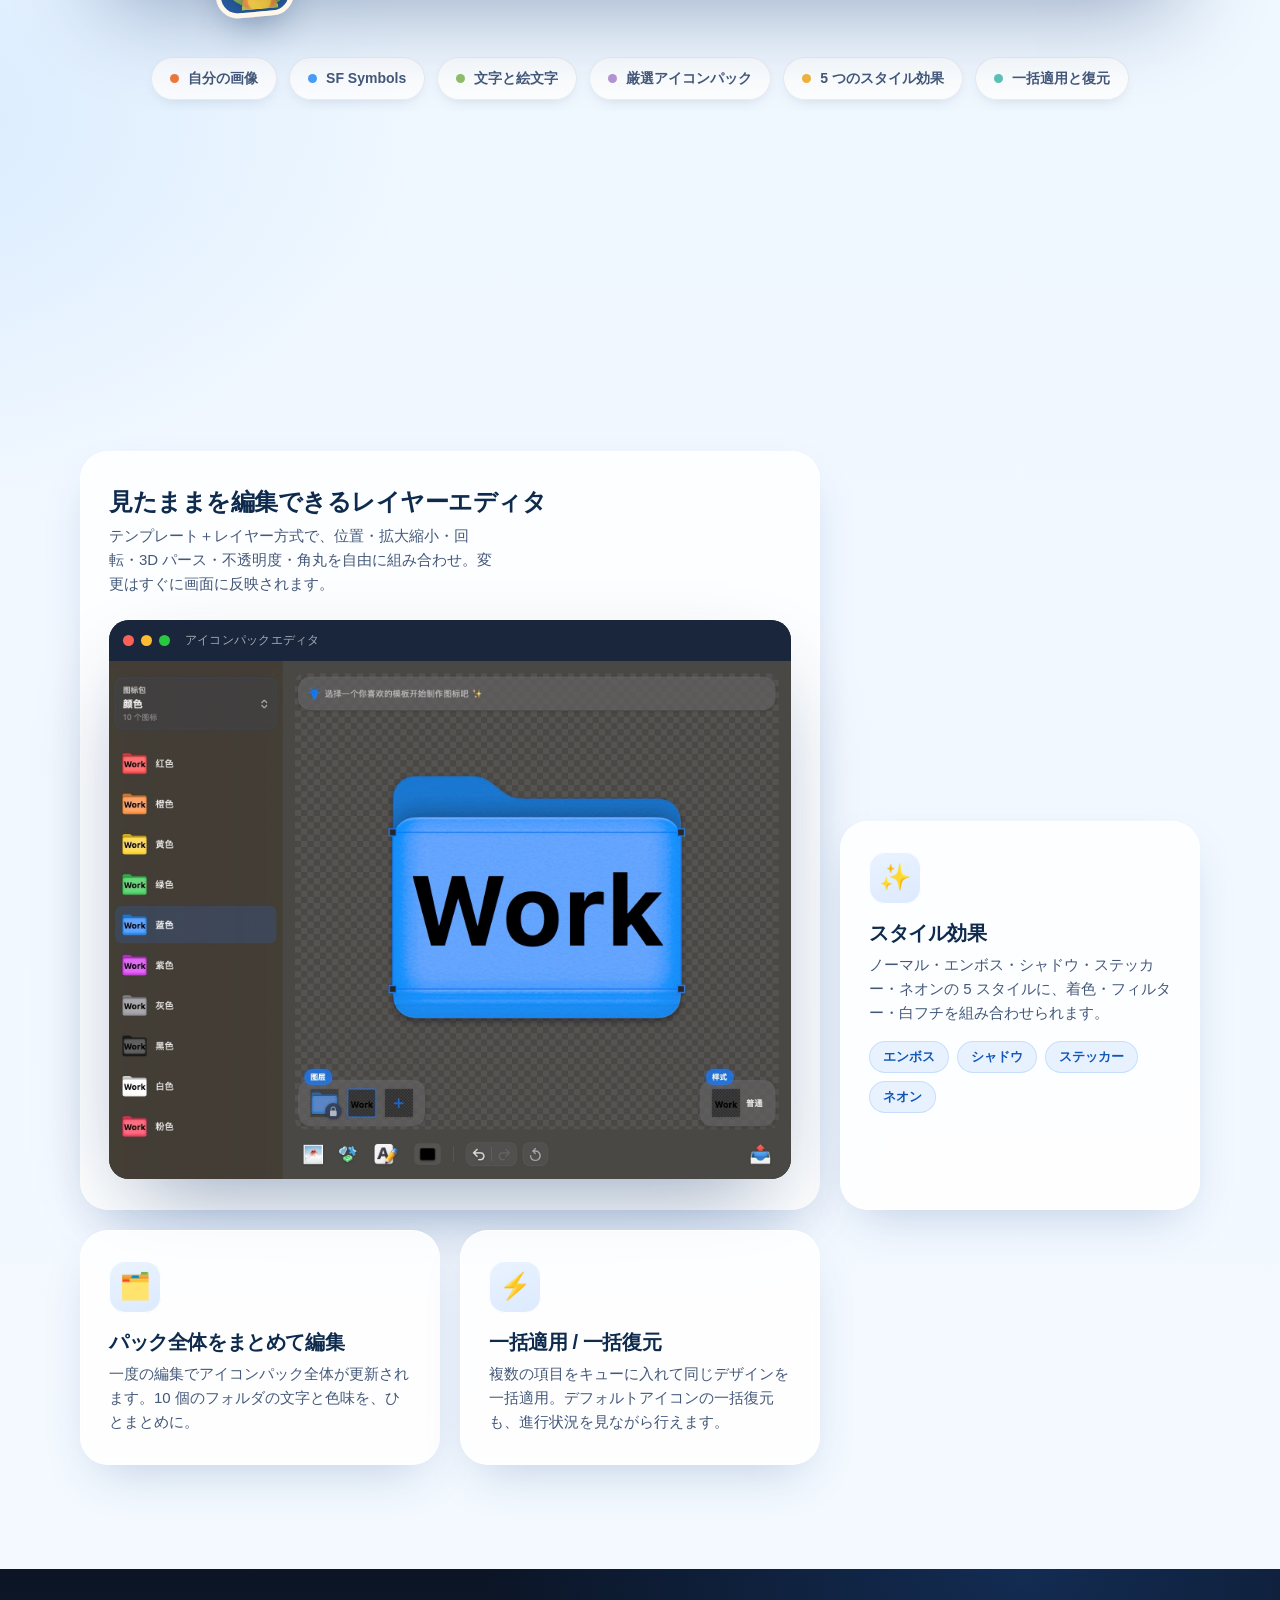
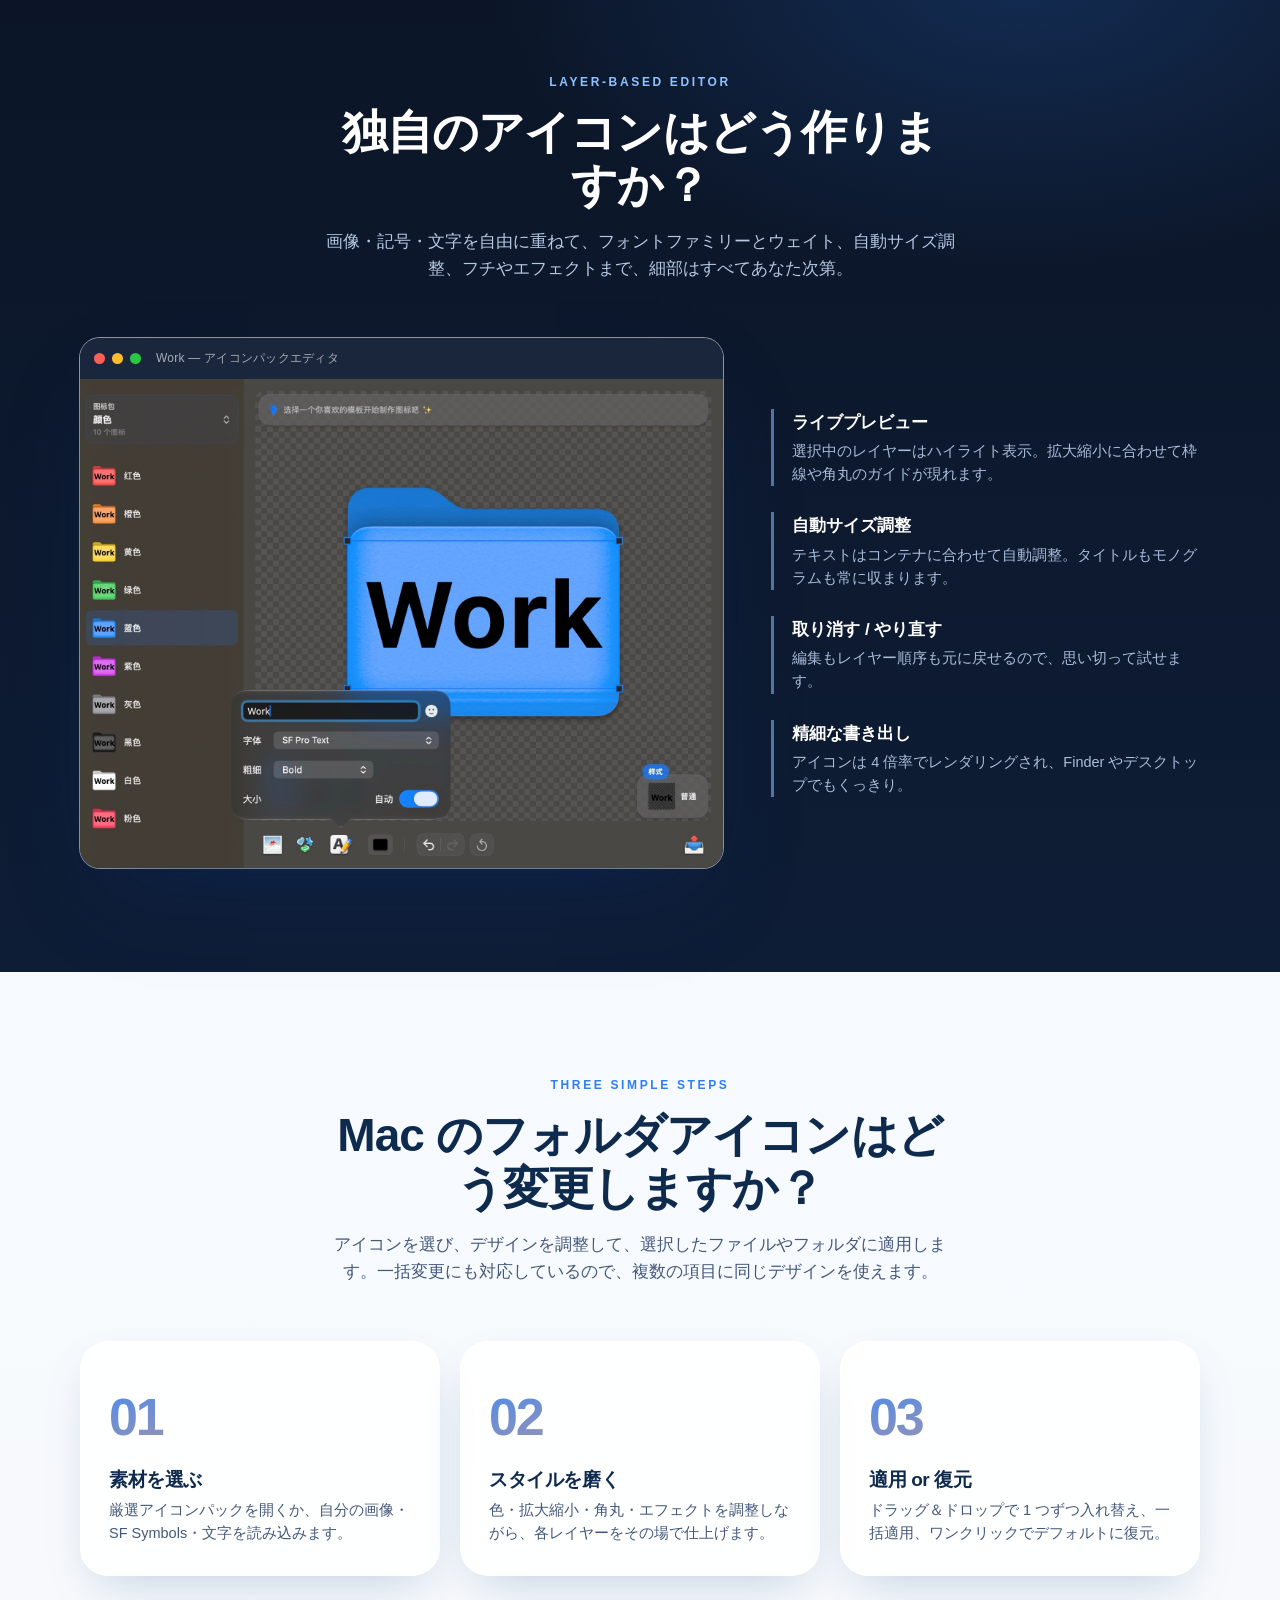
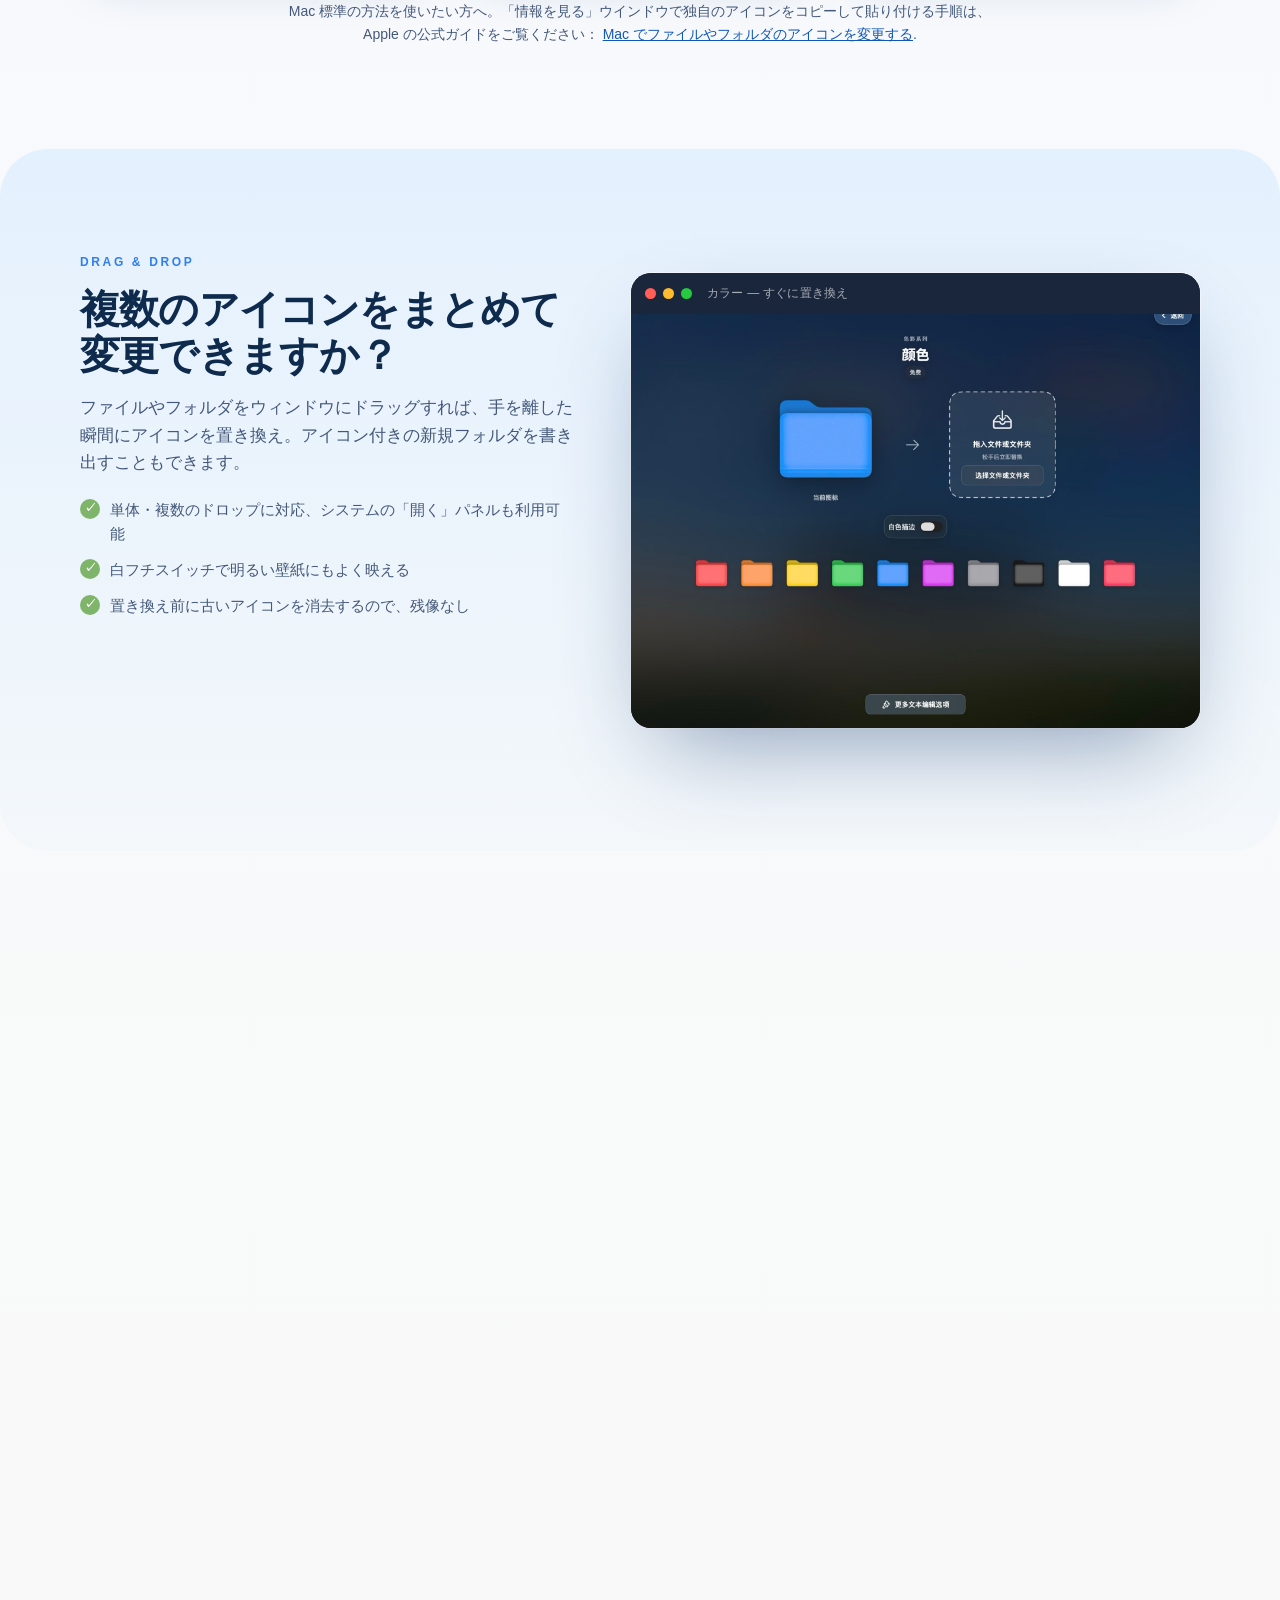
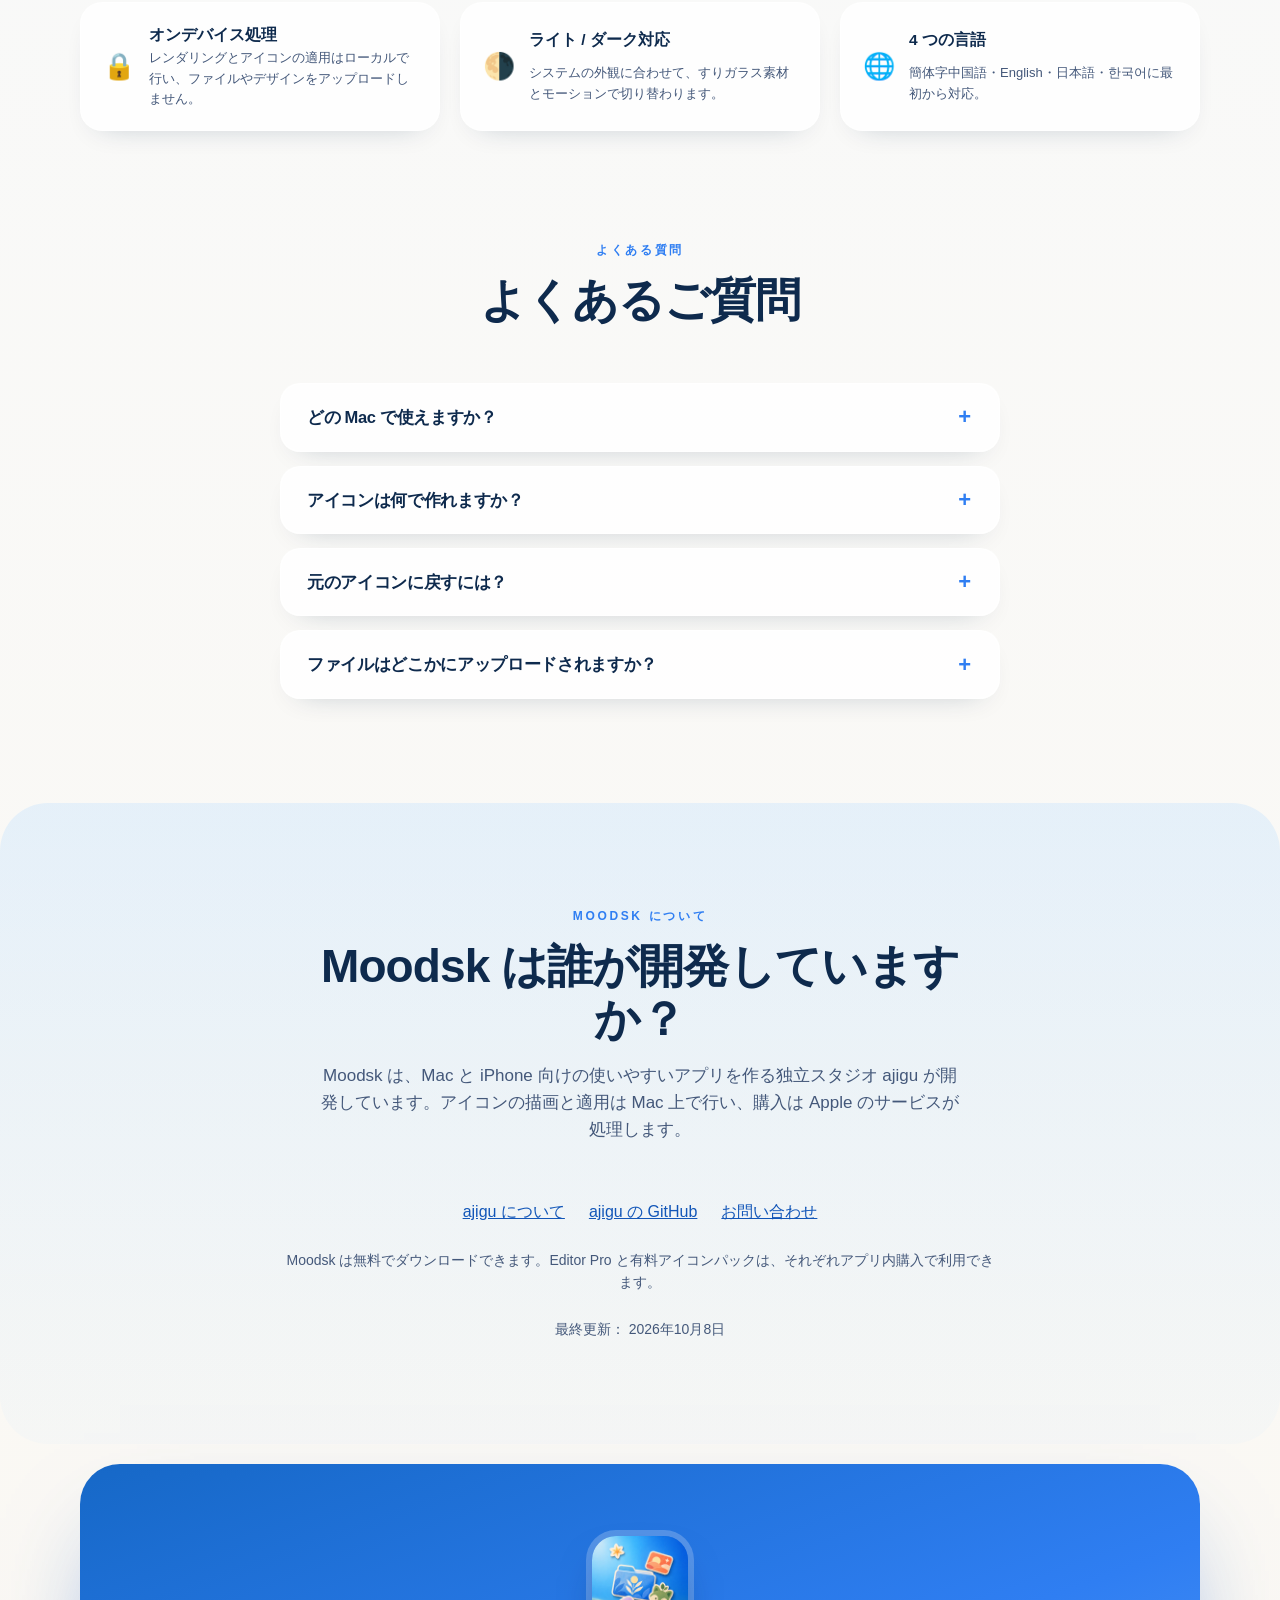
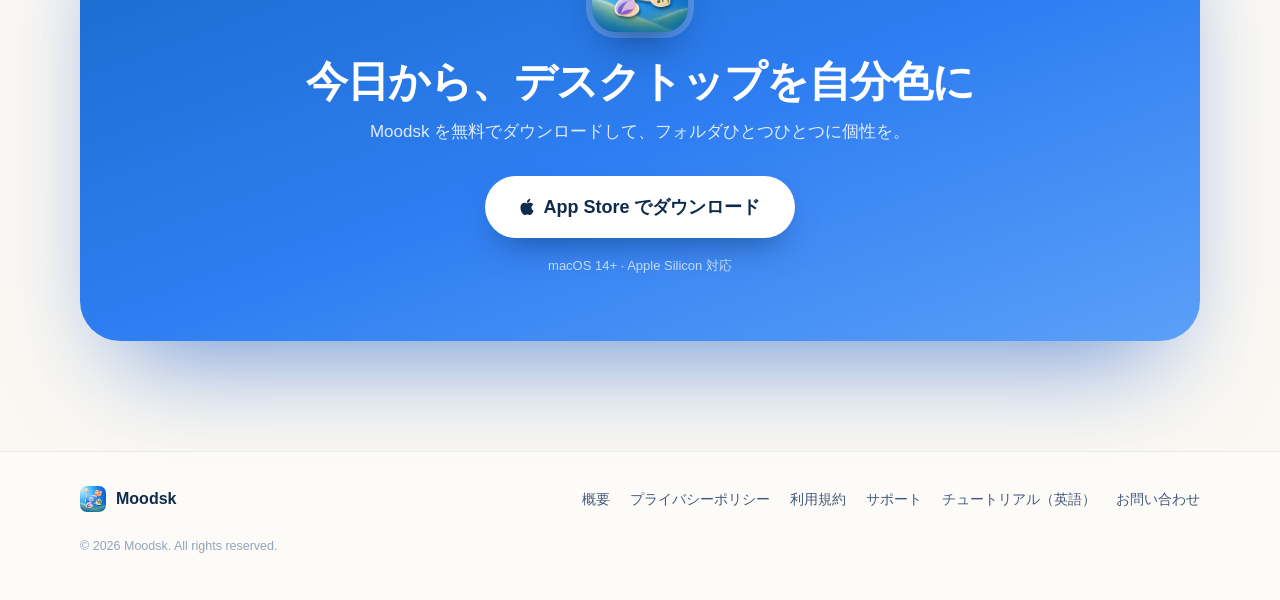
==== commit ea30036f: "Improve Moodsk search entities and answer structure" ====
--- a/ja/index.html
+++ b/ja/index.html
@@ -23,19 +23,74 @@
   <link rel="icon" type="image/png" href="../assets/favicon.png" />
   <link rel="apple-touch-icon" href="../assets/apple-touch-icon.png" />
   <script type="application/ld+json">
-  {
-    "@context": "https://schema.org",
-    "@type": "SoftwareApplication",
-    "name": "Moodsk",
-    "alternateName": ["Moodsk for Mac", "custom folder icons macOS", "folder icon maker", "file icon editor"],
-    "operatingSystem": "macOS",
-    "applicationCategory": "UtilitiesApplication",
-    "description": "Moodsk は、Mac のファイルやフォルダのアイコンに特化したエディタです。画像・SF Symbols・文字からアイコンを作り、ドラッグしてすぐ交換、一括適用にも対応。Finder からいつでもデフォルトに戻せます。",
-    "offers": { "@type": "Offer", "price": "0", "priceCurrency": "USD" },
-    "url": "https://moodsk.ajigu.com/ja/",
-    "author": { "@type": "Organization", "name": "Ajigu", "url": "https://ajigu.com/" },
-    "image": "https://moodsk.ajigu.com/assets/og-image.jpg"
-  }
+{
+  "@context": "https://schema.org",
+  "@graph": [
+    {
+      "@type": "Organization",
+      "@id": "https://ajigu.com/#organization",
+      "name": "ajigu",
+      "url": "https://ajigu.com/",
+      "logo": "https://ajigu.com/assets/logo.png",
+      "sameAs": [
+        "https://github.com/Ajigu-Studio"
+      ]
+    },
+    {
+      "@type": "WebSite",
+      "@id": "https://moodsk.ajigu.com/#website",
+      "name": "Moodsk",
+      "url": "https://moodsk.ajigu.com/",
+      "inLanguage": [
+        "en-GB",
+        "zh-Hans",
+        "ja",
+        "ko"
+      ],
+      "publisher": {
+        "@id": "https://ajigu.com/#organization"
+      }
+    },
+    {
+      "@type": "SoftwareApplication",
+      "@id": "https://moodsk.ajigu.com/#app",
+      "name": "Moodsk",
+      "operatingSystem": "macOS",
+      "applicationCategory": "UtilitiesApplication",
+      "description": "Moodsk は、Mac のファイルやフォルダのアイコンに特化したエディタです。画像・SF Symbols・文字からアイコンを作り、ドラッグしてすぐ交換、一括適用にも対応。Finder からいつでもデフォルトに戻せます。",
+      "offers": {
+        "@type": "Offer",
+        "price": "0",
+        "priceCurrency": "USD"
+      },
+      "url": "https://moodsk.ajigu.com/",
+      "author": {
+        "@id": "https://ajigu.com/#organization"
+      },
+      "sameAs": [
+        "https://apps.apple.com/app/id6752535811"
+      ],
+      "image": "https://moodsk.ajigu.com/assets/og-image.jpg"
+    },
+    {
+      "@type": "WebPage",
+      "@id": "https://moodsk.ajigu.com/ja/#webpage",
+      "name": "Moodsk — Mac のファイルとフォルダを自分らしく",
+      "url": "https://moodsk.ajigu.com/ja/",
+      "inLanguage": "ja",
+      "dateModified": "2026-10-08",
+      "isPartOf": {
+        "@id": "https://moodsk.ajigu.com/#website"
+      },
+      "author": {
+        "@id": "https://ajigu.com/#organization"
+      },
+      "mainEntity": {
+        "@id": "https://moodsk.ajigu.com/#app"
+      }
+    }
+  ]
+}
   </script>
     <script type="application/ld+json">
   {
@@ -46,7 +101,7 @@
       { "@type": "Question", "name": "どの Mac で使えますか？", "acceptedAnswer": { "@type": "Answer", "text": "Moodsk は macOS 14 以降で動作します。Apple Silicon Mac にも対応しています。" } },
       { "@type": "Question", "name": "アイコンは何で作れますか？", "acceptedAnswer": { "@type": "Answer", "text": "自分の画像（PNG・JPG・HEIC・SVG）の読み込み、数千の SF Symbols からの選択、文字と絵文字での作成が可能です。厳選アイコンパックも内蔵しています。" } },
       { "@type": "Question", "name": "元のアイコンに戻すには？", "acceptedAnswer": { "@type": "Answer", "text": "ファイルを Moodsk にドラッグし直せば復元できます。内蔵の Finder 拡張を使えば、Finder で右クリックしてワンクリックで復元。複数選択の一括復元にも対応しています。" } },
-      { "@type": "Question", "name": "ファイルはどこかにアップロードされますか？", "acceptedAnswer": { "@type": "Answer", "text": "いいえ。レンダリングもアイコンの適用もすべてあなたの Mac 上で行われます。Moodsk はオフラインで動作し、データをアップロードすることはありません。" } }
+      { "@type": "Question", "name": "ファイルはどこかにアップロードされますか？", "acceptedAnswer": { "@type": "Answer", "text": "いいえ。Moodsk は Mac 上でアイコンを描画して適用し、ファイルやデザインをアップロードしません。アプリ内購入は Apple のサービスが処理します。" } }
     ]
   }
   </script>
@@ -142,8 +197,8 @@
     <div class="container">
       <header class="section-head reveal">
         <p class="eyebrow">EVERYTHING YOU NEED</p>
-        <h2>アイコンの作成も適用も復元も、<br class="br-m" />これひとつで。</h2>
-        <p class="lede">デスクトップの個性付けから一括整理まで、アイコンの交換を Moodsk なら手軽に楽しく。</p>
+        <h2>Moodsk で何ができますか？</h2>
+        <p class="lede">Moodsk ではファイルやフォルダのアイコンを作成し、単体または複数の項目に適用して、元のアイコンに戻せます。画像、SF Symbols、文字、絵文字を素材にできます。</p>
       </header>
 
       <div class="bento">
@@ -199,7 +254,7 @@
     <div class="container">
       <header class="section-head reveal">
         <p class="eyebrow eyebrow-light">LAYER-BASED EDITOR</p>
-        <h2>積み木のようにアイコンを組み立てる</h2>
+        <h2>独自のアイコンはどう作りますか？</h2>
         <p class="lede lede-light">画像・記号・文字を自由に重ねて、フォントファミリーとウェイト、自動サイズ調整、フチやエフェクトまで、細部はすべてあなた次第。</p>
       </header>
 
@@ -227,7 +282,8 @@
     <div class="container">
       <header class="section-head reveal">
         <p class="eyebrow">THREE SIMPLE STEPS</p>
-        <h2>3 ステップでフォルダを新鮮に</h2>
+        <h2>Mac のフォルダアイコンはどう変更しますか？</h2>
+        <p class="lede">アイコンを選び、デザインを調整して、選択したファイルやフォルダに適用します。一括変更にも対応しているので、複数の項目に同じデザインを使えます。</p>
       </header>
       <ol class="steps">
         <li class="step reveal">
@@ -246,6 +302,7 @@
           <p>ドラッグ＆ドロップで 1 つずつ入れ替え、一括適用、ワンクリックでデフォルトに復元。</p>
         </li>
       </ol>
+      <p class="source-note">Mac 標準の方法を使いたい方へ。「情報を見る」ウインドウで独自のアイコンをコピーして貼り付ける手順は、Apple の公式ガイドをご覧ください： <a href="https://support.apple.com/guide/mac-help/change-icons-for-files-or-folders-on-mac-mchlp2313/mac">Mac でファイルやフォルダのアイコンを変更する</a>.</p>
     </div>
   </section>
 
@@ -254,7 +311,7 @@
     <div class="container split">
       <div class="split-copy reveal">
         <p class="eyebrow">DRAG &amp; DROP</p>
-        <h2>ドロップしたら、すぐ入れ替わり</h2>
+        <h2>複数のアイコンをまとめて変更できますか？</h2>
         <p class="lede">ファイルやフォルダをウィンドウにドラッグすれば、手を離した瞬間にアイコンを置き換え。アイコン付きの新規フォルダを書き出すこともできます。</p>
         <ul class="tick-list">
           <li>単体・複数のドロップに対応、システムの「開く」パネルも利用可能</li>
@@ -317,7 +374,7 @@
   <!-- ============ Privacy strip ============ -->
   <section class="privacy">
     <div class="container privacy-row reveal">
-      <div class="privacy-item"><span aria-hidden="true">🔒</span><strong>オンデバイス処理</strong><small>レンダリングもアイコンの適用もすべてローカルで完結。ネットワークもアップロードも一切ありません。</small></div>
+      <div class="privacy-item"><span aria-hidden="true">🔒</span><strong>オンデバイス処理</strong><small>レンダリングとアイコンの適用はローカルで行い、ファイルやデザインをアップロードしません。</small></div>
       <div class="privacy-item"><span aria-hidden="true">🌗</span><strong>ライト / ダーク対応</strong><small>システムの外観に合わせて、すりガラス素材とモーションで切り替わります。</small></div>
       <div class="privacy-item"><span aria-hidden="true">🌐</span><strong>4 つの言語</strong><small>簡体字中国語・English・日本語・한국어に最初から対応。</small></div>
     </div>
@@ -332,22 +389,39 @@
       </header>
       <div class="faq-list reveal">
         <details>
-          <summary>どの Mac で使えますか？</summary>
+          <summary><h3>どの Mac で使えますか？</h3></summary>
           <p>Moodsk は macOS 14 以降で動作します。Apple Silicon Mac にも対応しています。</p>
         </details>
         <details>
-          <summary>アイコンは何で作れますか？</summary>
+          <summary><h3>アイコンは何で作れますか？</h3></summary>
           <p>自分の画像（PNG・JPG・HEIC・SVG）の読み込み、数千の SF Symbols からの選択、文字と絵文字での作成が可能です。厳選アイコンパックも内蔵しています。</p>
         </details>
         <details>
-          <summary>元のアイコンに戻すには？</summary>
+          <summary><h3>元のアイコンに戻すには？</h3></summary>
           <p>ファイルを Moodsk にドラッグし直せば復元できます。内蔵の Finder 拡張を使えば、Finder で右クリックしてワンクリックで復元。複数選択の一括復元にも対応しています。</p>
         </details>
         <details>
-          <summary>ファイルはどこかにアップロードされますか？</summary>
-          <p>いいえ。レンダリングもアイコンの適用もすべてあなたの Mac 上で行われます。Moodsk はオフラインで動作し、データをアップロードすることはありません。</p>
+          <summary><h3>ファイルはどこかにアップロードされますか？</h3></summary>
+          <p>いいえ。Moodsk は Mac 上でアイコンを描画して適用し、ファイルやデザインをアップロードしません。アプリ内購入は Apple のサービスが処理します。</p>
         </details>
       </div>
+    </div>
+  </section>
+
+  <section class="section section-tint" id="about">
+    <div class="container">
+      <header class="section-head">
+        <p class="eyebrow">MOODSK について</p>
+        <h2>Moodsk は誰が開発していますか？</h2>
+        <p class="lede">Moodsk は、Mac と iPhone 向けの使いやすいアプリを作る独立スタジオ ajigu が開発しています。アイコンの描画と適用は Mac 上で行い、購入は Apple のサービスが処理します。</p>
+      </header>
+      <div class="about-links">
+        <a href="https://ajigu.com/">ajigu について</a>
+        <a href="https://github.com/Ajigu-Studio">ajigu の GitHub</a>
+        <a href="mailto:support@ajigu.com">お問い合わせ</a>
+      </div>
+      <p class="source-note">Moodsk は無料でダウンロードできます。Editor Pro と有料アイコンパックは、それぞれアプリ内購入で利用できます。</p>
+      <p class="source-note">最終更新： <time datetime="2026-10-08">2026年10月8日</time></p>
     </div>
   </section>
 
@@ -373,7 +447,9 @@
         <span>Moodsk</span>
       </div>
       <nav class="footer-links" aria-label="フッターリンク">
+        <a href="#about">概要</a>
         <a href="../privacy/">プライバシーポリシー</a>
+        <a href="https://www.apple.com/legal/internet-services/itunes/dev/stdeula/">利用規約</a>
         <a href="../support/">サポート</a>
         <a href="../tutorials/">チュートリアル（英語）</a>
         <a href="mailto:support@ajigu.com">お問い合わせ</a>
--- a/styles.css
+++ b/styles.css
@@ -641,7 +641,7 @@
 
 .footer-brand img { width: 26px; height: 26px; border-radius: 7px; }
 
-.footer-links { display: flex; gap: 20px; margin-left: auto; }
+.footer-links { display: flex; flex-wrap: wrap; gap: 12px 20px; margin-left: auto; }
 
 .footer-links a { color: var(--ink-soft); text-decoration: none; font-size: 14px; }
 
@@ -848,6 +848,7 @@
 }
 
 .faq-list summary::-webkit-details-marker { display: none; }
+.faq-list summary h3 { margin: 0; font: inherit; }
 .faq-list summary::marker { content: ""; }
 
 .faq-list summary::after {
@@ -866,6 +867,11 @@
 
 .faq-list details p { margin-top: 10px; font-size: 15px; color: var(--ink-soft); }
 
+.source-note { max-width: 720px; margin: 24px auto 0; text-align: center; color: var(--ink-soft); font-size: 14px; }
+.source-note a, .about-links a { color: var(--blue-deep); }
+.about-links { display: flex; flex-wrap: wrap; justify-content: center; gap: 12px 24px; }
+#about { scroll-margin-top: 160px; }
+
 /* ---------- Reveal on scroll ---------- */
 
 .reveal {
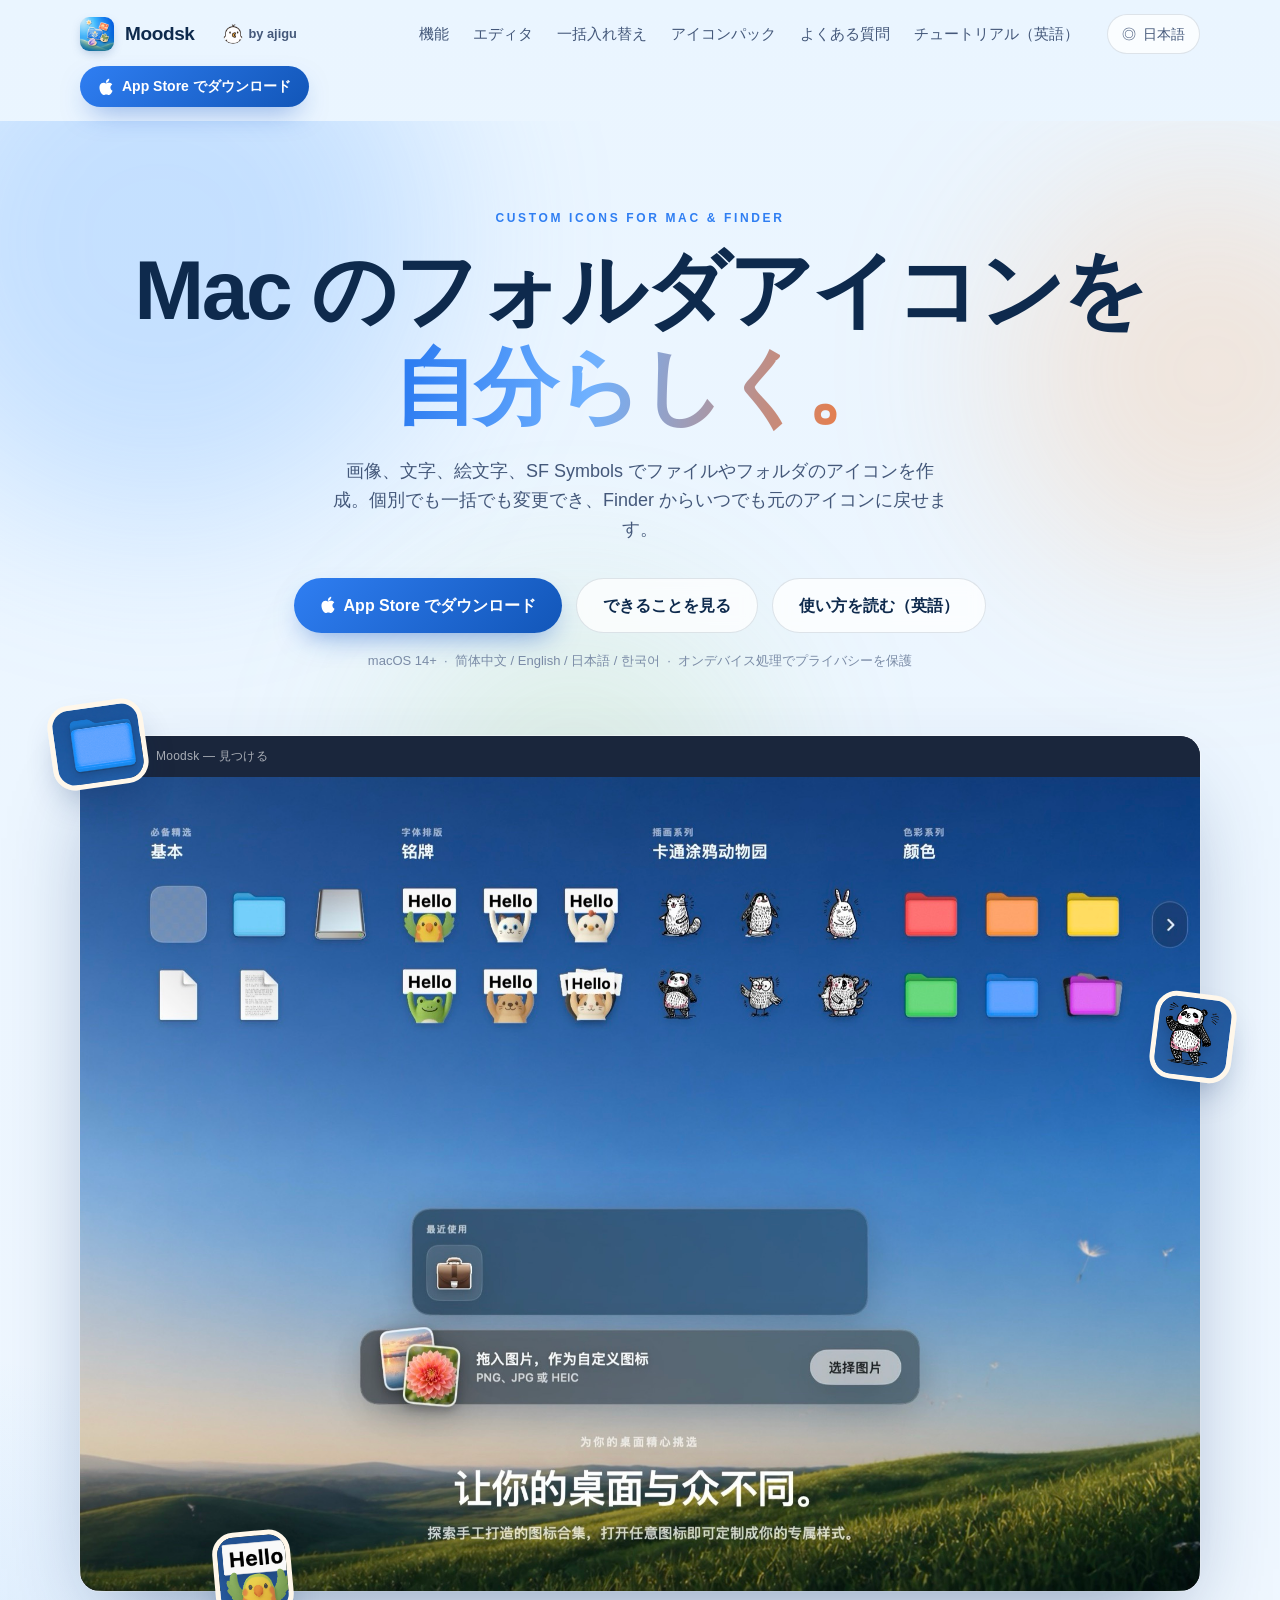
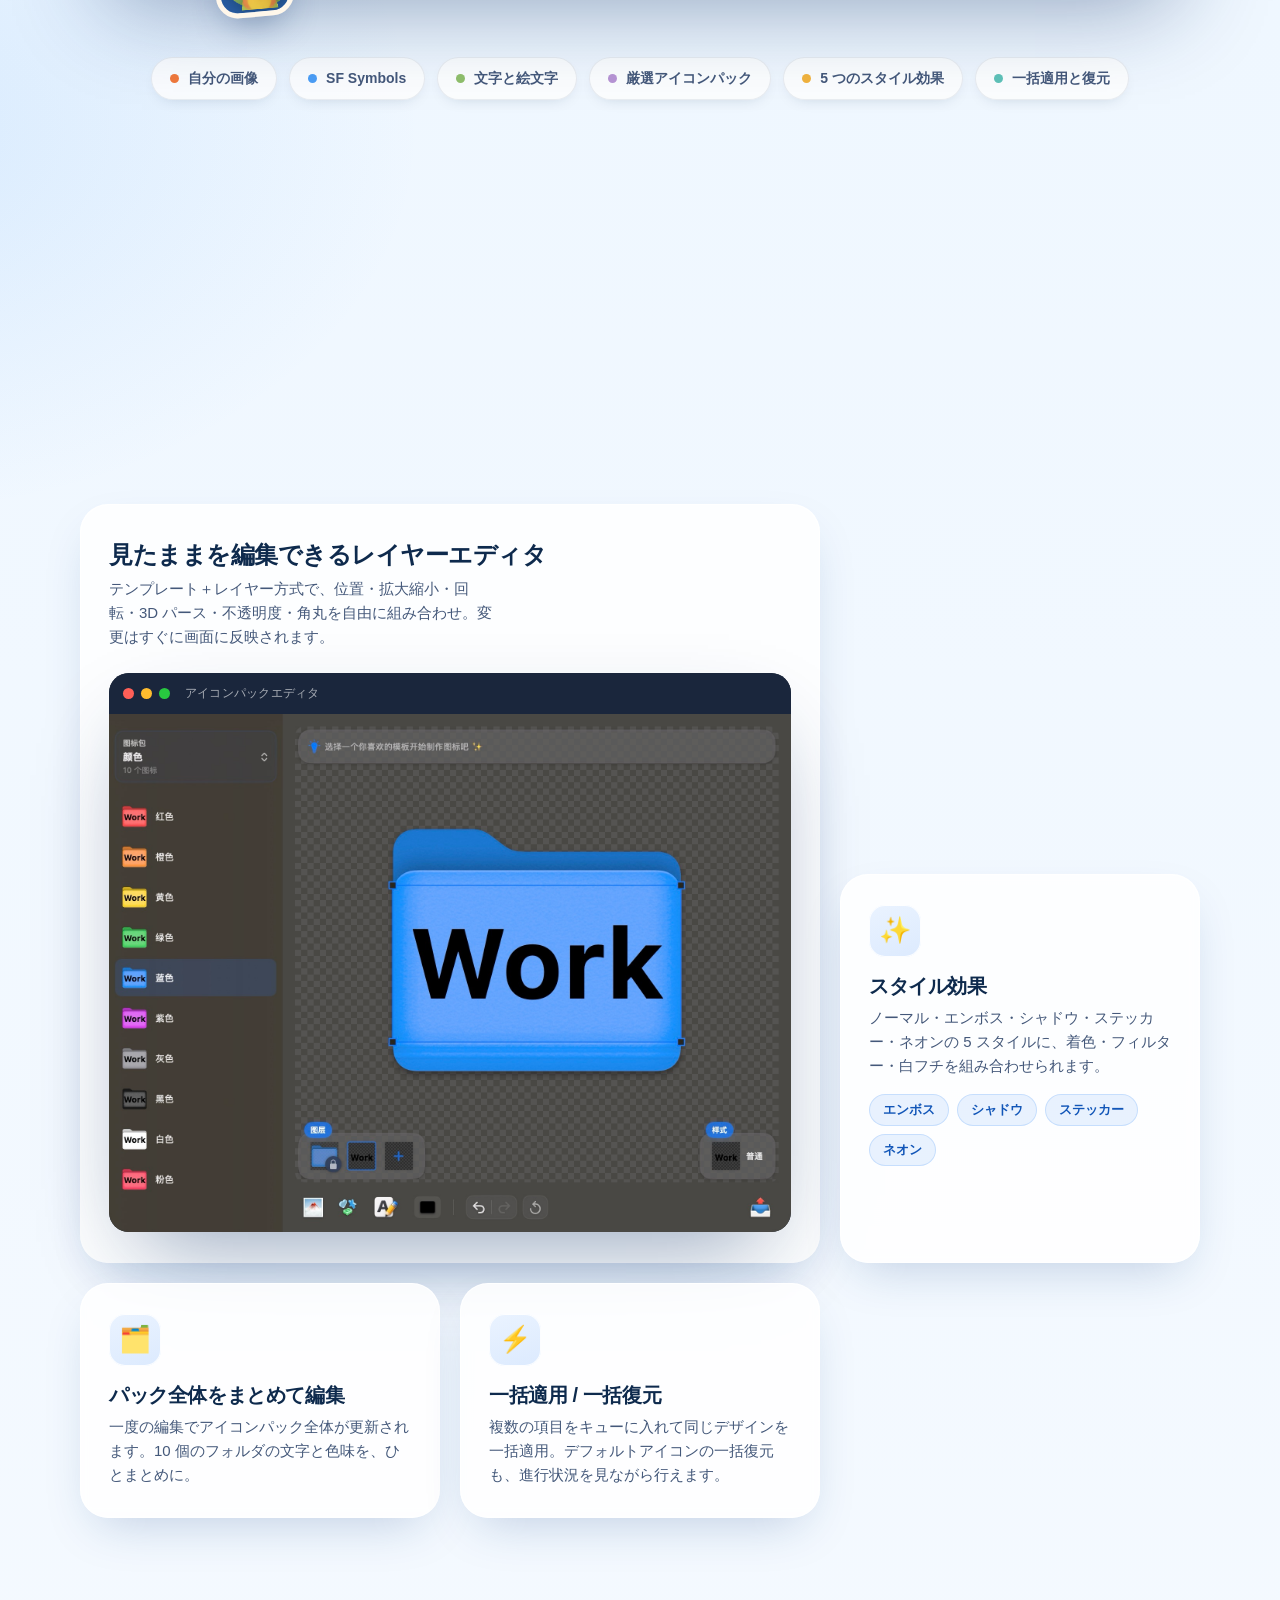
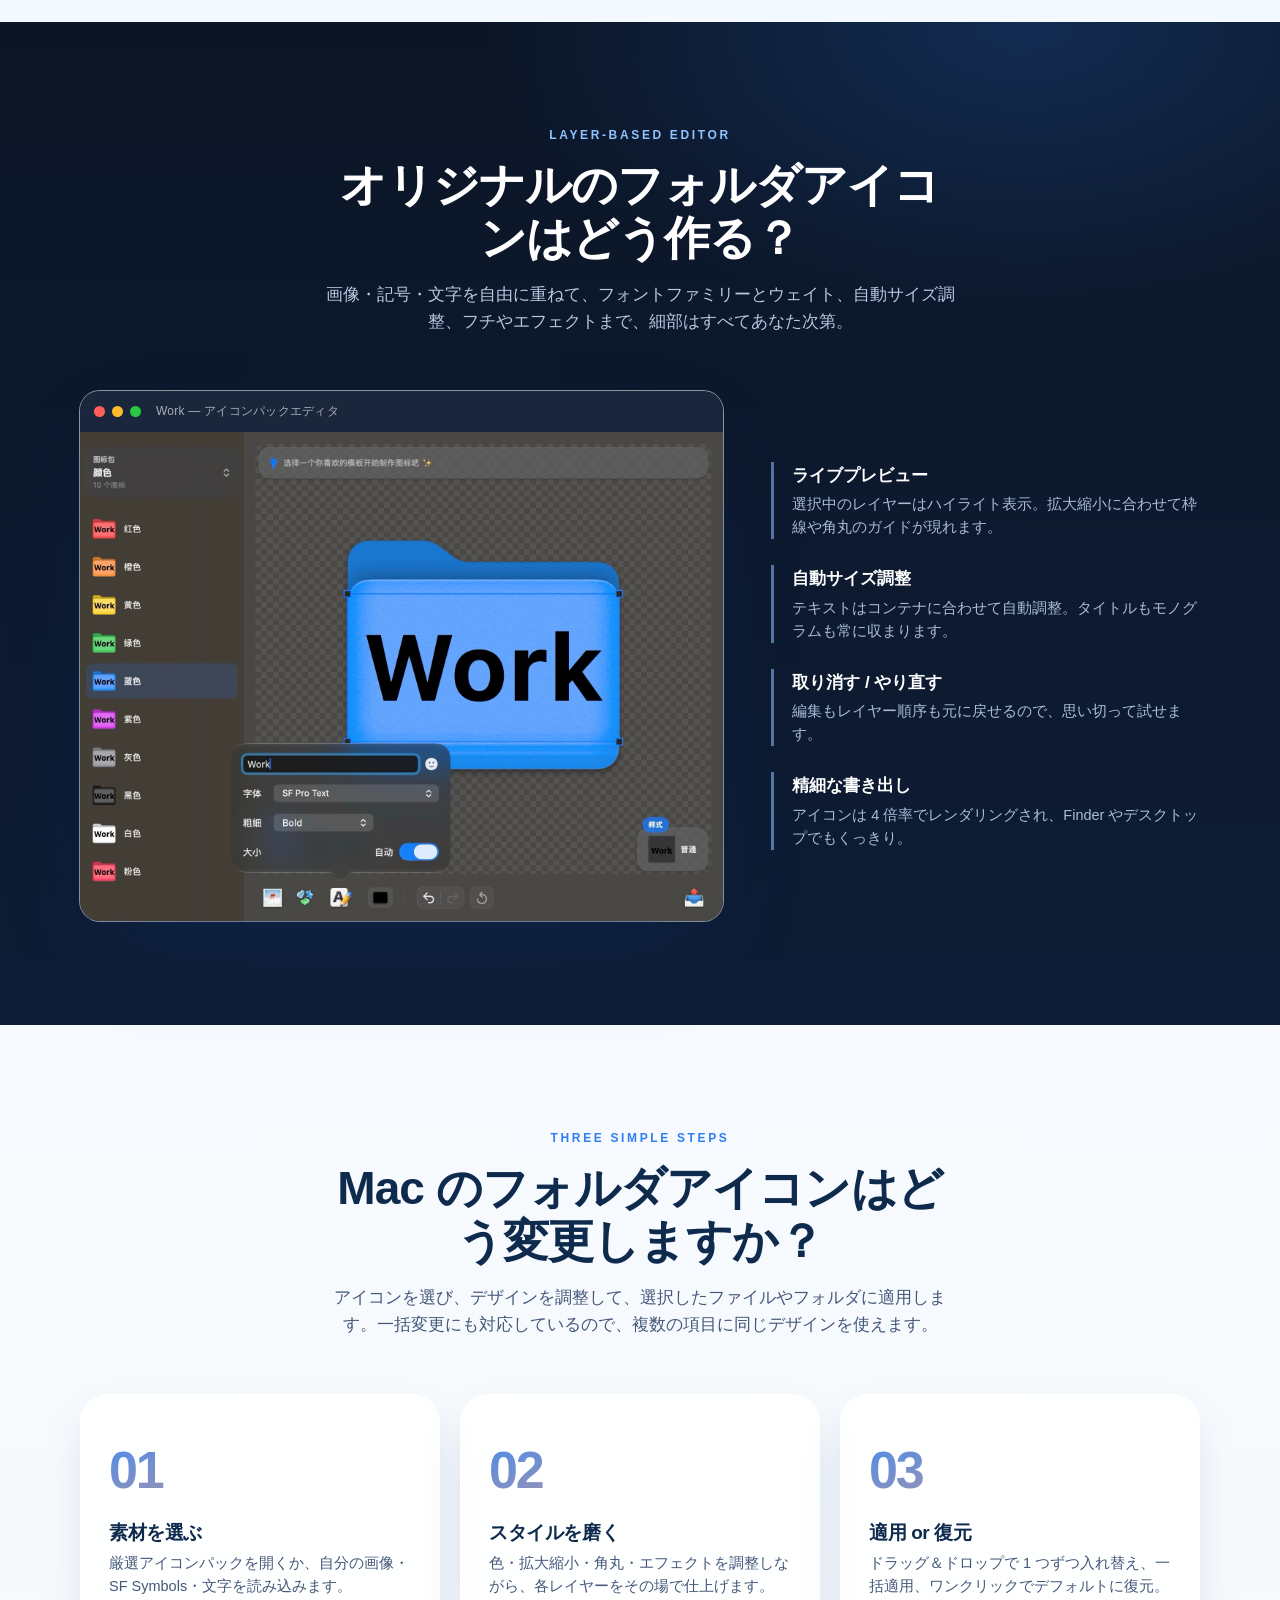
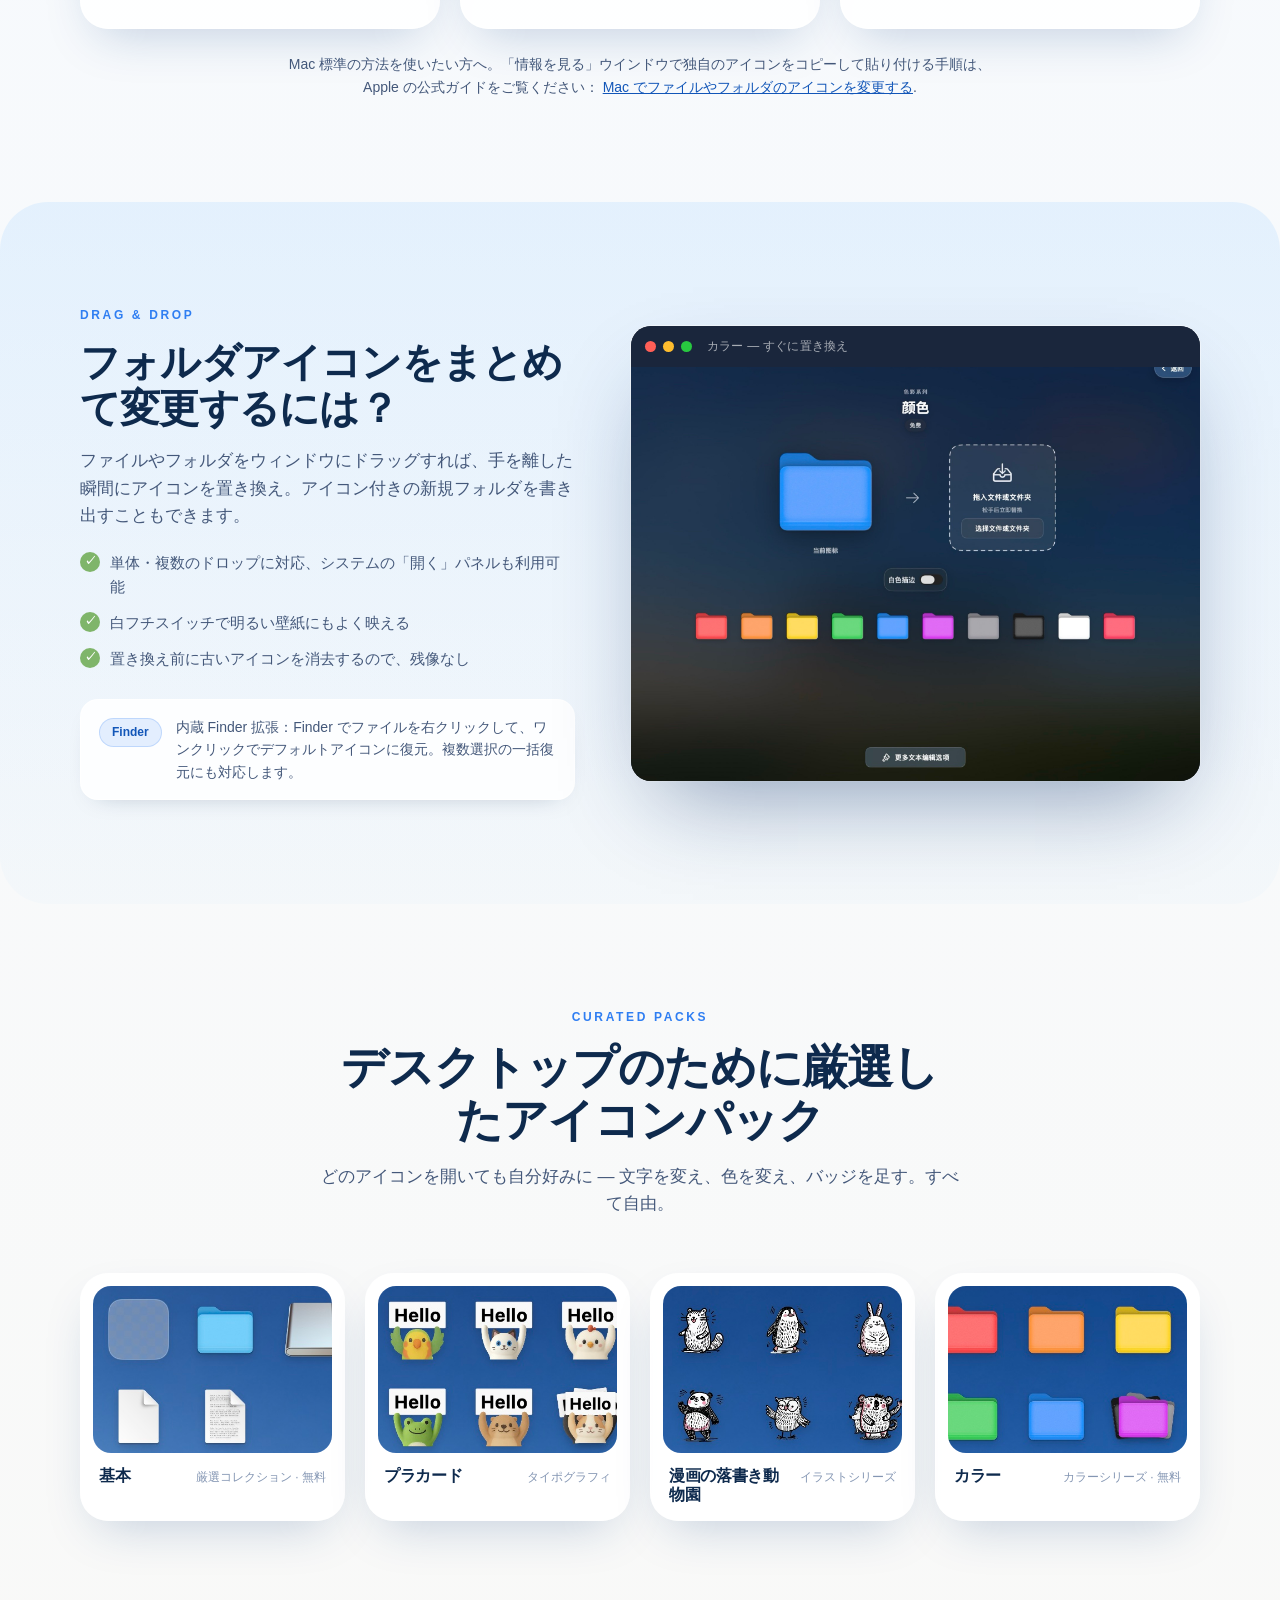
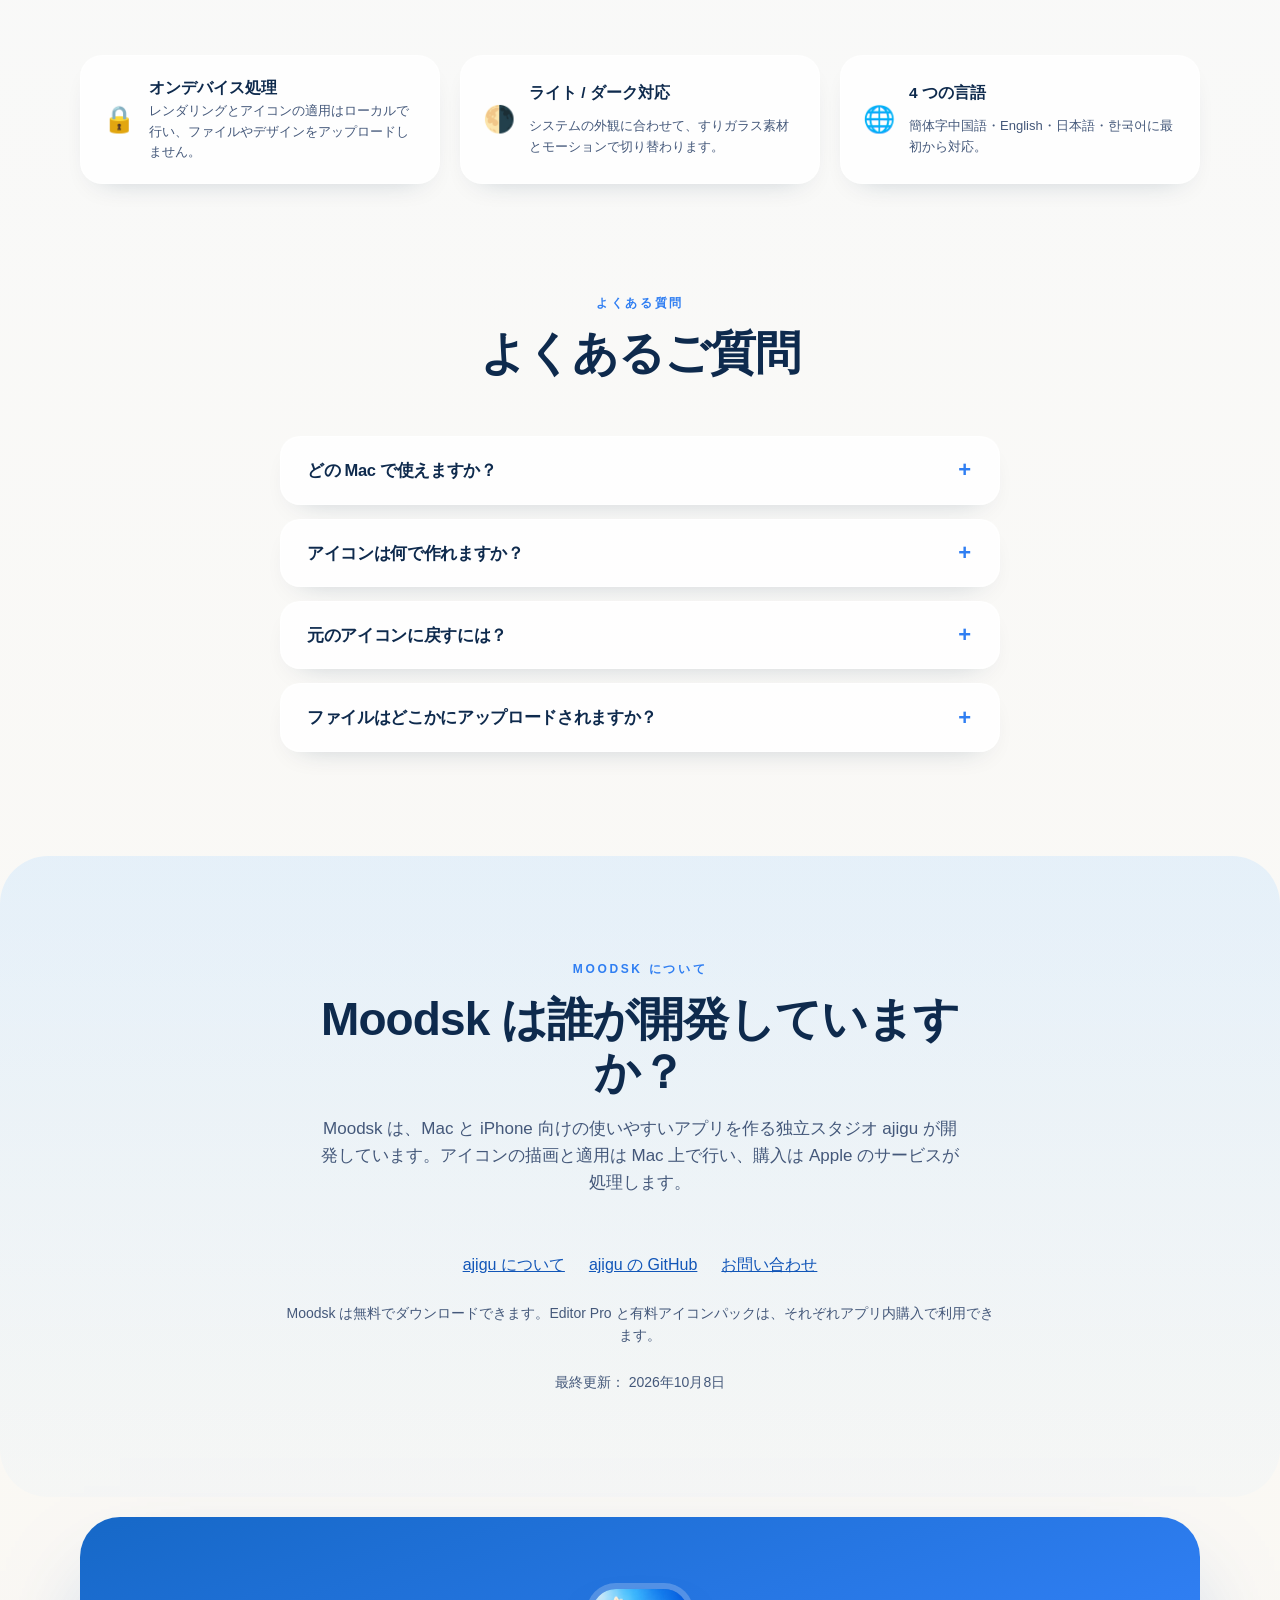
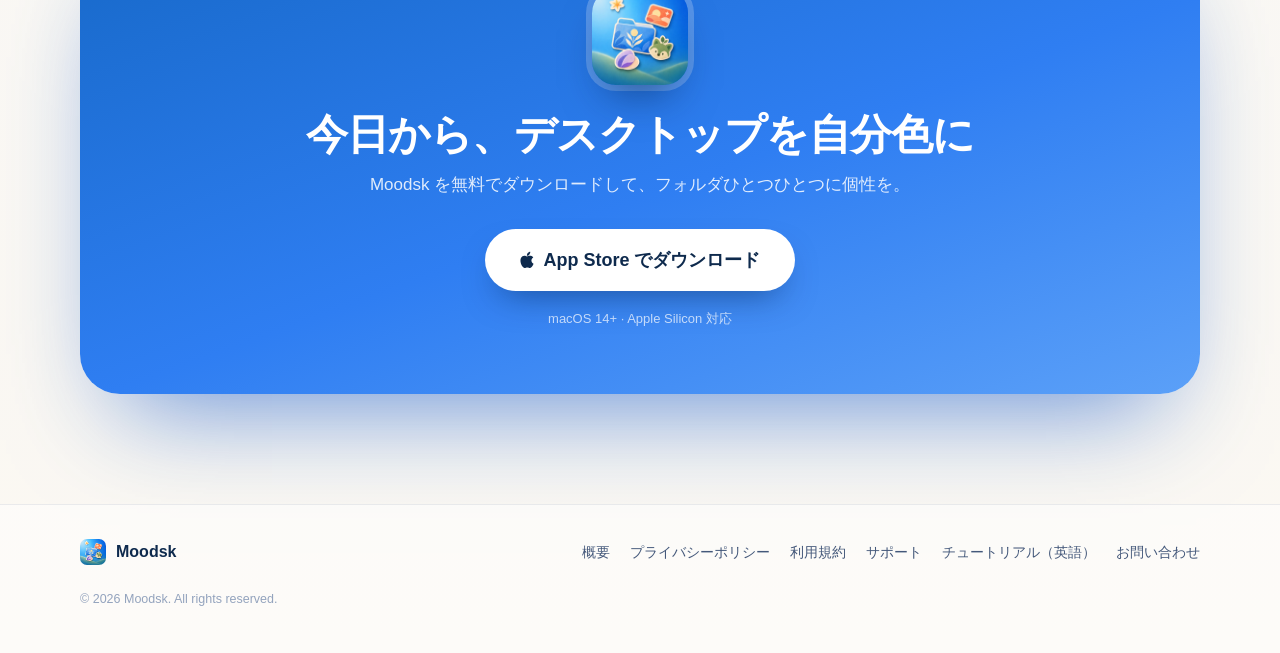
==== commit 70124eec: "Clarify folder icon headings and localized search metadata" ====
--- a/ja/index.html
+++ b/ja/index.html
@@ -4,22 +4,24 @@
   <meta charset="UTF-8" />
   <meta name="viewport" content="width=device-width, initial-scale=1.0" />
   <meta name="theme-color" content="#eaf5ff" />
-  <title>Moodsk — Mac のファイルとフォルダを自分らしく</title>
-  <meta name="description" content="Moodsk は、Mac のファイルやフォルダのアイコンに特化したエディタです。画像・SF Symbols・文字からアイコンを作り、ドラッグしてすぐ交換、一括適用にも対応。Finder からいつでもデフォルトに戻せます。" />
+  <title>Moodsk — Mac のフォルダアイコン作成・変更ツール</title>
+  <meta name="description" content="Moodsk で Mac のファイルやフォルダのアイコンを作成・変更。画像、文字、絵文字、SF Symbols を使ってデザインし、一括変更や Finder からの復元もできます。" />
   <link rel="canonical" href="https://moodsk.ajigu.com/ja/" />
   <link rel="alternate" hreflang="en-GB" href="https://moodsk.ajigu.com/" />
     <link rel="alternate" hreflang="zh-Hans" href="https://moodsk.ajigu.com/zh-hans/" />
     <link rel="alternate" hreflang="ja" href="https://moodsk.ajigu.com/ja/" />
     <link rel="alternate" hreflang="ko" href="https://moodsk.ajigu.com/ko/" />
     <link rel="alternate" hreflang="x-default" href="https://moodsk.ajigu.com/" />
-  <meta property="og:title" content="Moodsk — Mac のファイルとフォルダを自分らしく" />
-  <meta property="og:description" content="画像・SF Symbols・文字からファイルやフォルダのアイコンをデザインし、単体でも一括でも適用。Finder からデフォルトに戻せます。" />
+  <meta property="og:title" content="Moodsk — Mac のフォルダアイコン作成・変更ツール" />
+  <meta property="og:description" content="Moodsk で Mac のファイルやフォルダのアイコンを作成・変更。画像、文字、絵文字、SF Symbols を使ってデザインし、一括変更や Finder からの復元もできます。" />
   <meta property="og:image" content="https://moodsk.ajigu.com/assets/og-image.jpg" />
   <meta property="og:type" content="website" />
   <meta property="og:url" content="https://moodsk.ajigu.com/ja/" />
   <meta property="og:locale" content="ja_JP" />
   <meta property="og:site_name" content="Moodsk" />
   <meta name="twitter:card" content="summary_large_image" />
+  <meta name="twitter:title" content="Moodsk — Mac のフォルダアイコン作成・変更ツール" />
+  <meta name="twitter:description" content="Moodsk で Mac のファイルやフォルダのアイコンを作成・変更。画像、文字、絵文字、SF Symbols を使ってデザインし、一括変更や Finder からの復元もできます。" />
   <link rel="icon" type="image/png" href="../assets/favicon.png" />
   <link rel="apple-touch-icon" href="../assets/apple-touch-icon.png" />
   <script type="application/ld+json">
@@ -57,7 +59,7 @@
       "name": "Moodsk",
       "operatingSystem": "macOS",
       "applicationCategory": "UtilitiesApplication",
-      "description": "Moodsk は、Mac のファイルやフォルダのアイコンに特化したエディタです。画像・SF Symbols・文字からアイコンを作り、ドラッグしてすぐ交換、一括適用にも対応。Finder からいつでもデフォルトに戻せます。",
+      "description": "Moodsk で Mac のファイルやフォルダのアイコンを作成・変更。画像、文字、絵文字、SF Symbols を使ってデザインし、一括変更や Finder からの復元もできます。",
       "offers": {
         "@type": "Offer",
         "price": "0",
@@ -75,7 +77,7 @@
     {
       "@type": "WebPage",
       "@id": "https://moodsk.ajigu.com/ja/#webpage",
-      "name": "Moodsk — Mac のファイルとフォルダを自分らしく",
+      "name": "Moodsk — Mac のフォルダアイコン作成・変更ツール",
       "url": "https://moodsk.ajigu.com/ja/",
       "inLanguage": "ja",
       "dateModified": "2026-10-08",
@@ -151,9 +153,9 @@
 
     <div class="container hero-inner">
       <p class="eyebrow reveal">CUSTOM ICONS FOR MAC &amp; FINDER</p>
-      <h1 class="hero-title reveal">あなたの Mac を、<br /><span class="grad">自分らしく。</span></h1>
+      <h1 class="hero-title reveal">Mac のフォルダアイコンを<br /><span class="grad">自分らしく。</span></h1>
       <p class="hero-sub reveal">
-        Moodsk はファイルやフォルダのアイコンに特化したエディタです。画像・SF Symbols・文字からアイコンを作成し、単体でも一括でも適用。いつでも Finder からデフォルトに戻せます。
+        画像、文字、絵文字、SF Symbols でファイルやフォルダのアイコンを作成。個別でも一括でも変更でき、Finder からいつでも元のアイコンに戻せます。
       </p>
       <div class="hero-actions reveal">
         <a class="btn btn-primary" href="https://apps.apple.com/jp/app/moodsk-%E3%83%95%E3%82%A9%E3%83%AB%E3%83%80%E3%82%A2%E3%82%A4%E3%82%B3%E3%83%B3%E4%BD%9C%E6%88%90/id6752535811?mt=12">
@@ -197,7 +199,7 @@
     <div class="container">
       <header class="section-head reveal">
         <p class="eyebrow">EVERYTHING YOU NEED</p>
-        <h2>Moodsk で何ができますか？</h2>
+        <h2>フォルダアイコンの作成・変更・復元はどうする？</h2>
         <p class="lede">Moodsk ではファイルやフォルダのアイコンを作成し、単体または複数の項目に適用して、元のアイコンに戻せます。画像、SF Symbols、文字、絵文字を素材にできます。</p>
       </header>
 
@@ -254,7 +256,7 @@
     <div class="container">
       <header class="section-head reveal">
         <p class="eyebrow eyebrow-light">LAYER-BASED EDITOR</p>
-        <h2>独自のアイコンはどう作りますか？</h2>
+        <h2>オリジナルのフォルダアイコンはどう作る？</h2>
         <p class="lede lede-light">画像・記号・文字を自由に重ねて、フォントファミリーとウェイト、自動サイズ調整、フチやエフェクトまで、細部はすべてあなた次第。</p>
       </header>
 
@@ -311,7 +313,7 @@
     <div class="container split">
       <div class="split-copy reveal">
         <p class="eyebrow">DRAG &amp; DROP</p>
-        <h2>複数のアイコンをまとめて変更できますか？</h2>
+        <h2>フォルダアイコンをまとめて変更するには？</h2>
         <p class="lede">ファイルやフォルダをウィンドウにドラッグすれば、手を離した瞬間にアイコンを置き換え。アイコン付きの新規フォルダを書き出すこともできます。</p>
         <ul class="tick-list">
           <li>単体・複数のドロップに対応、システムの「開く」パネルも利用可能</li>
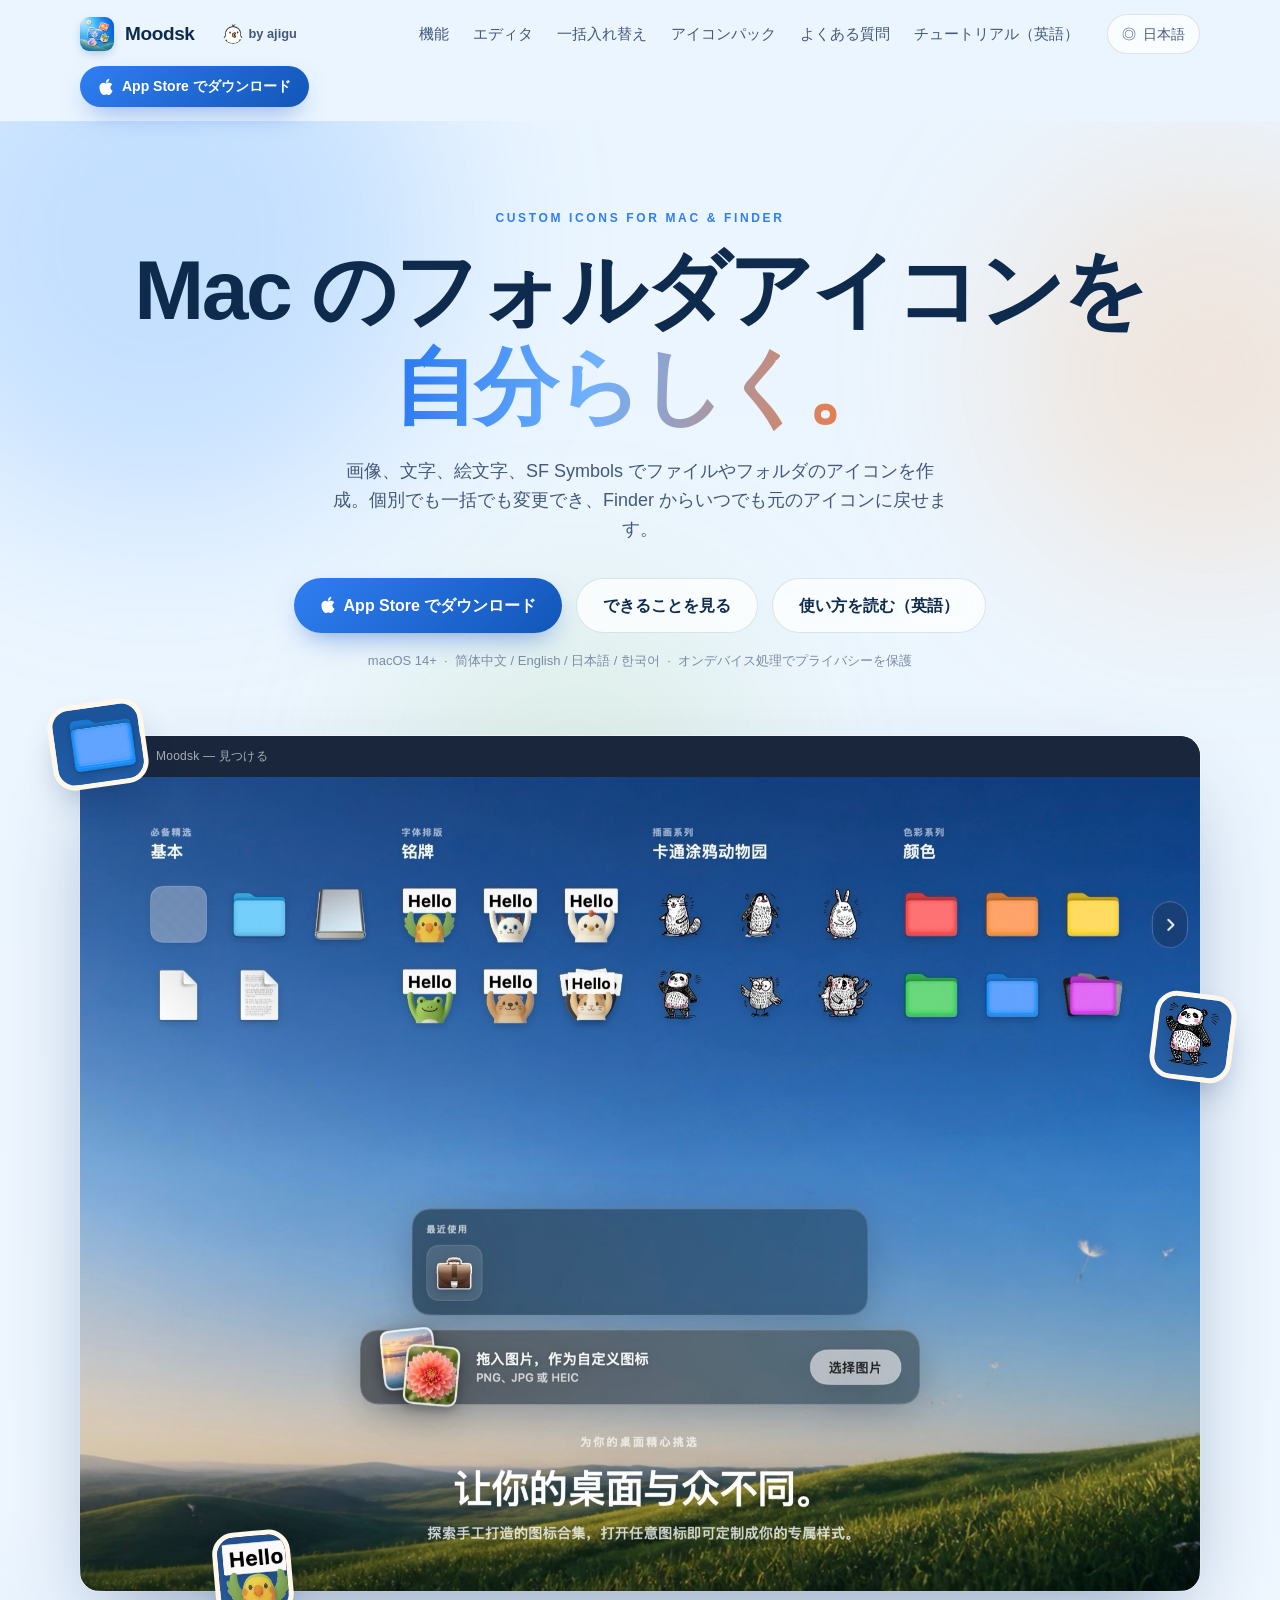
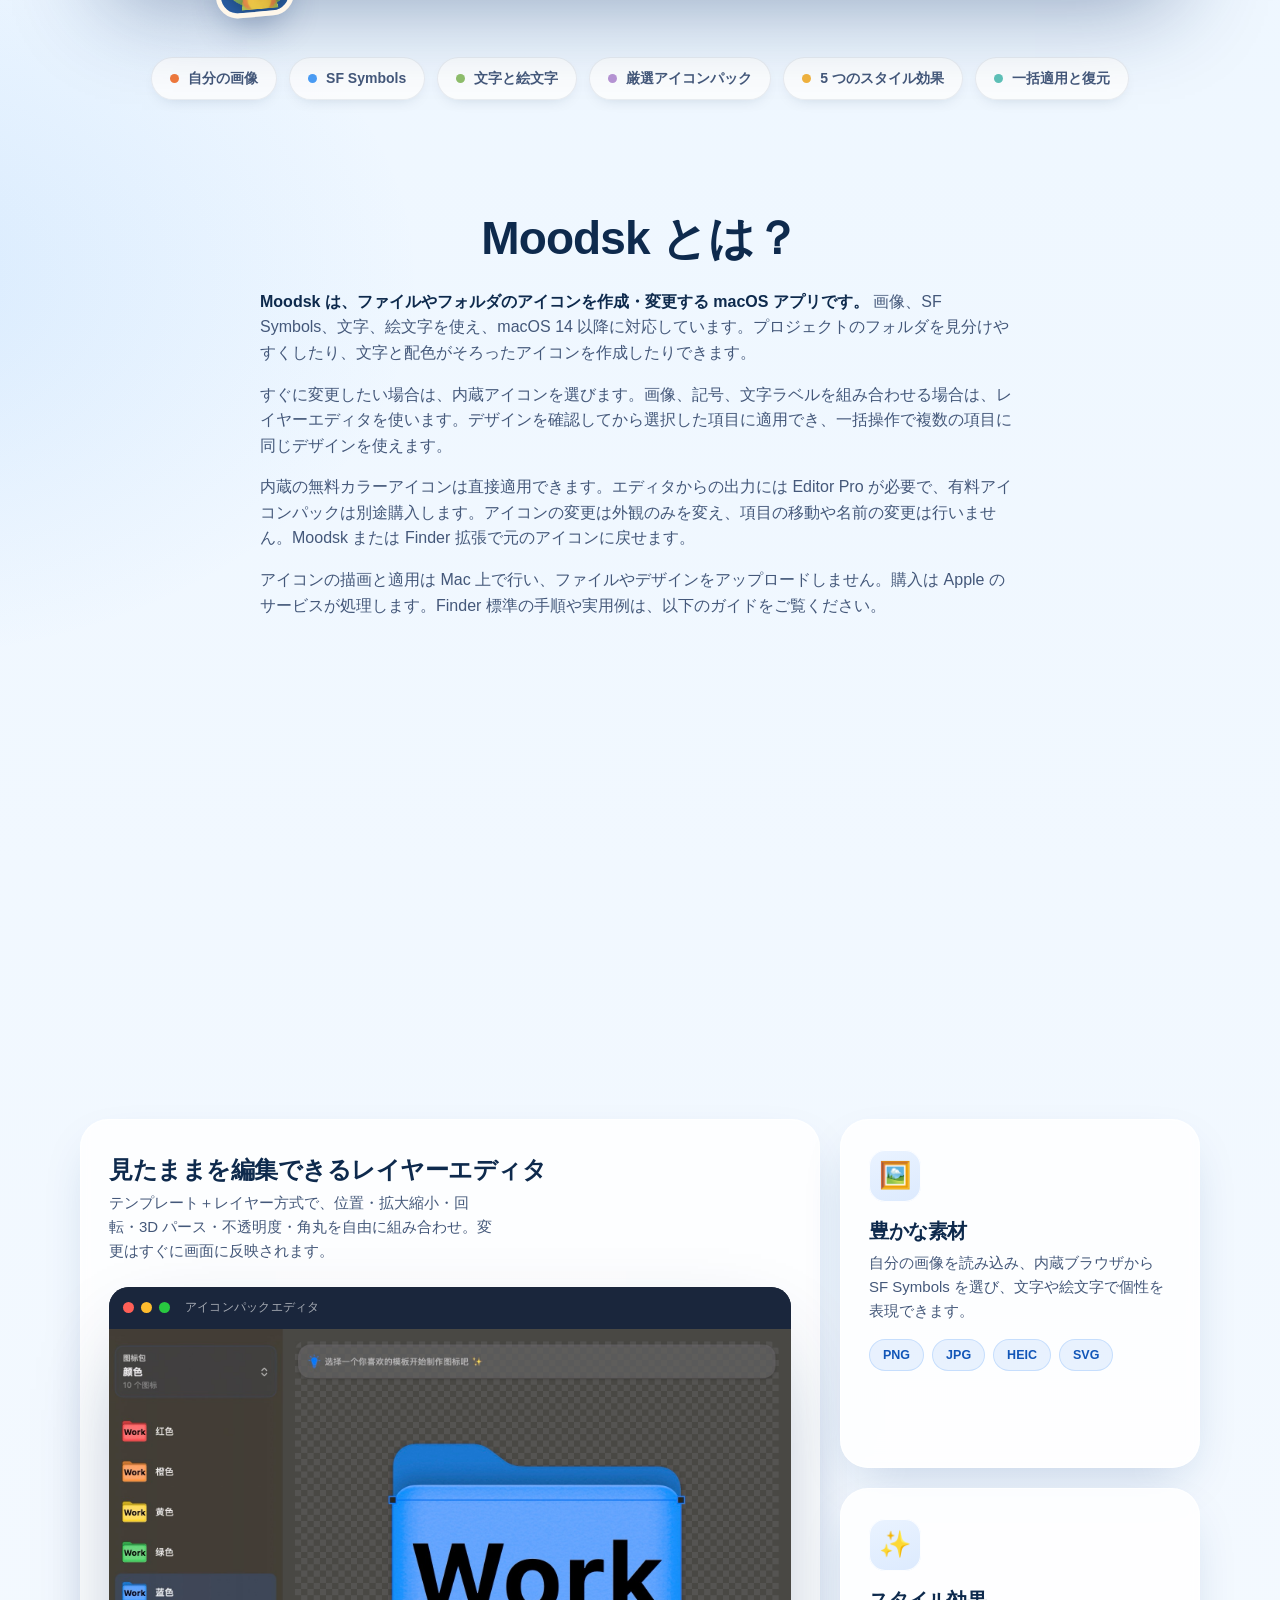
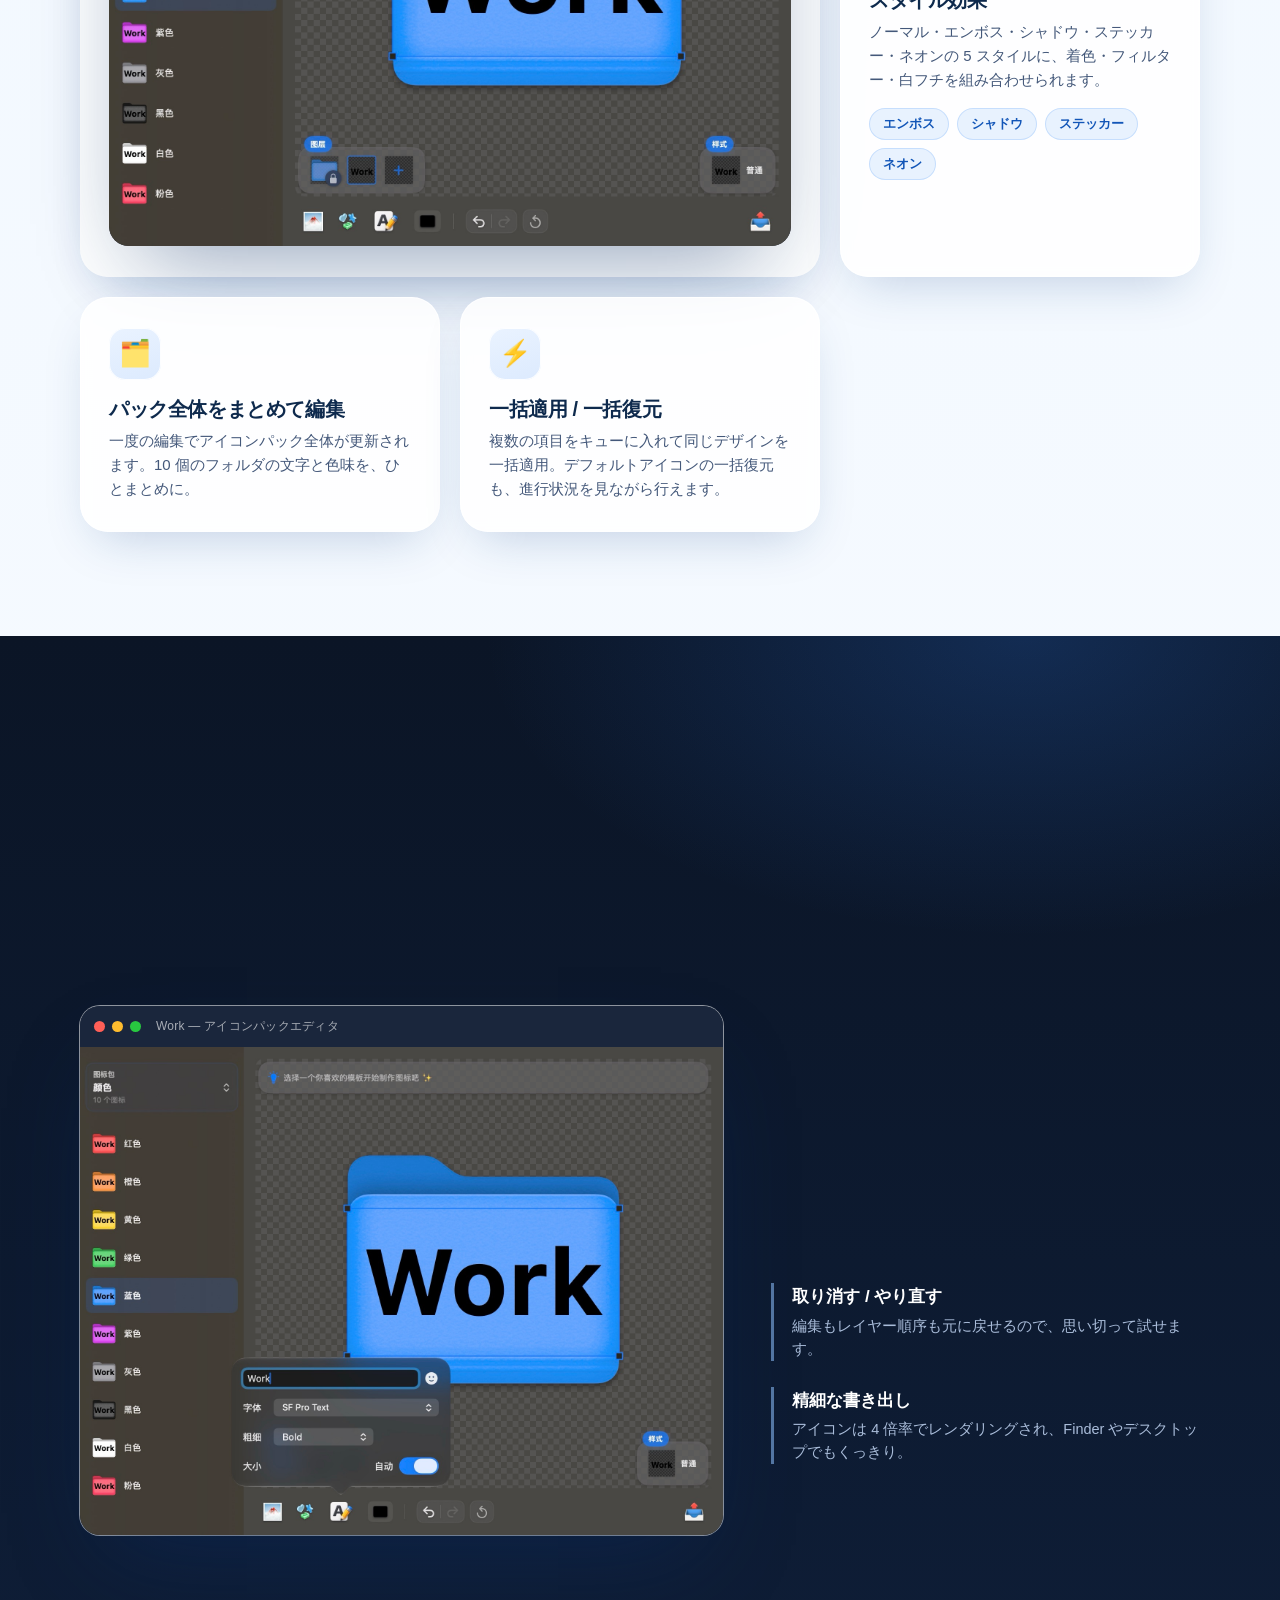
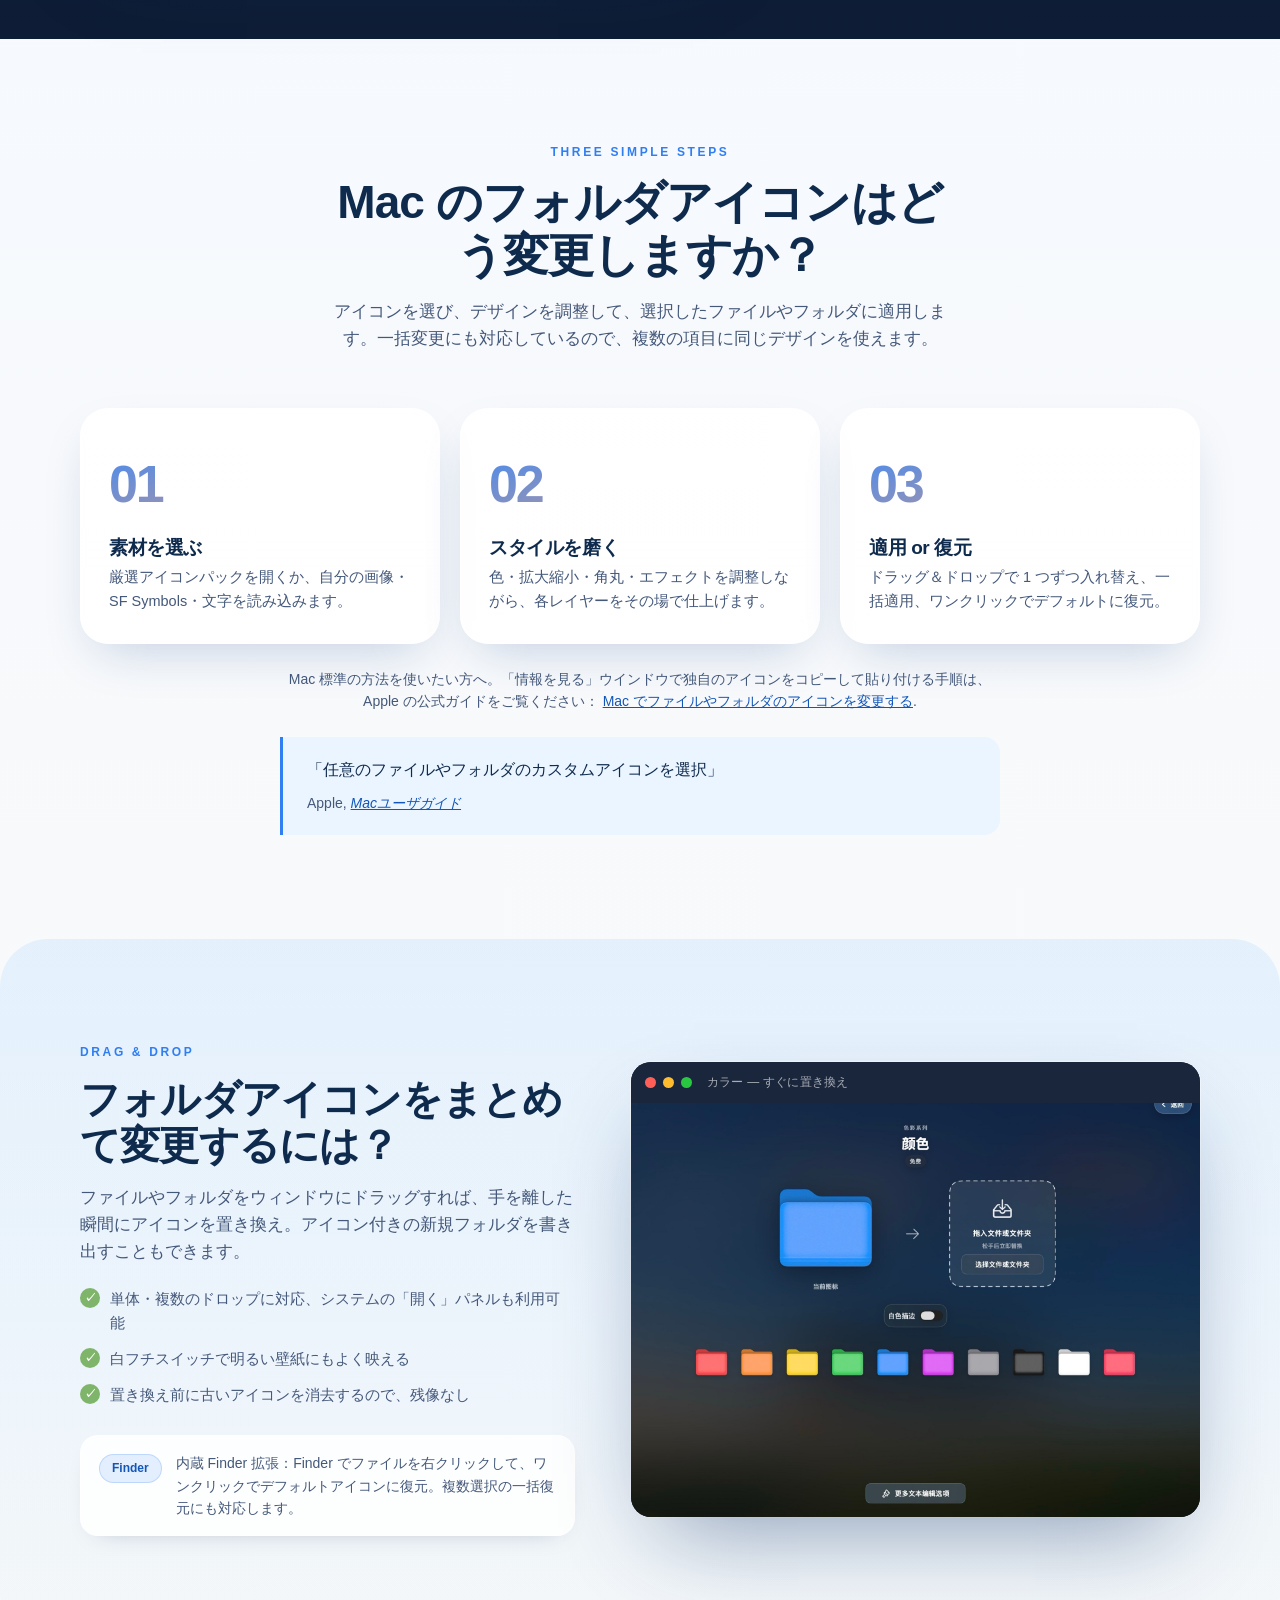
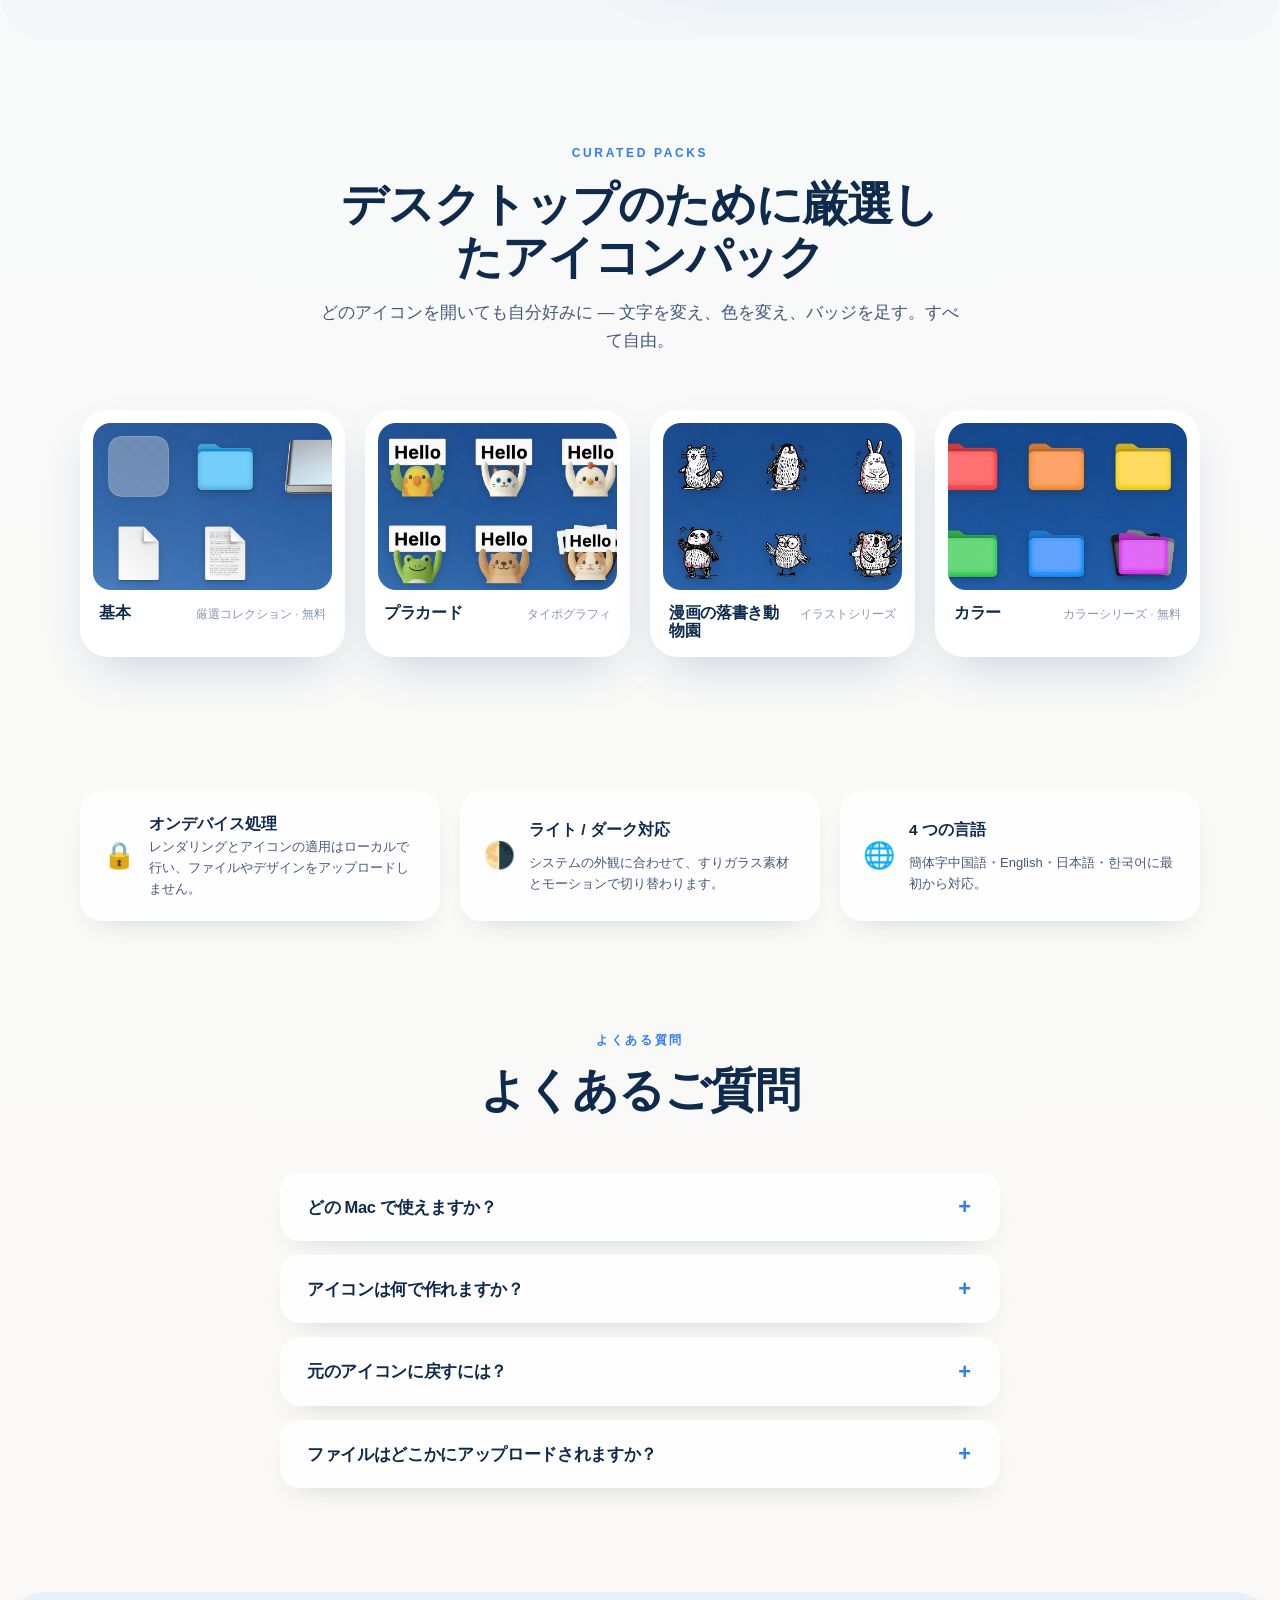
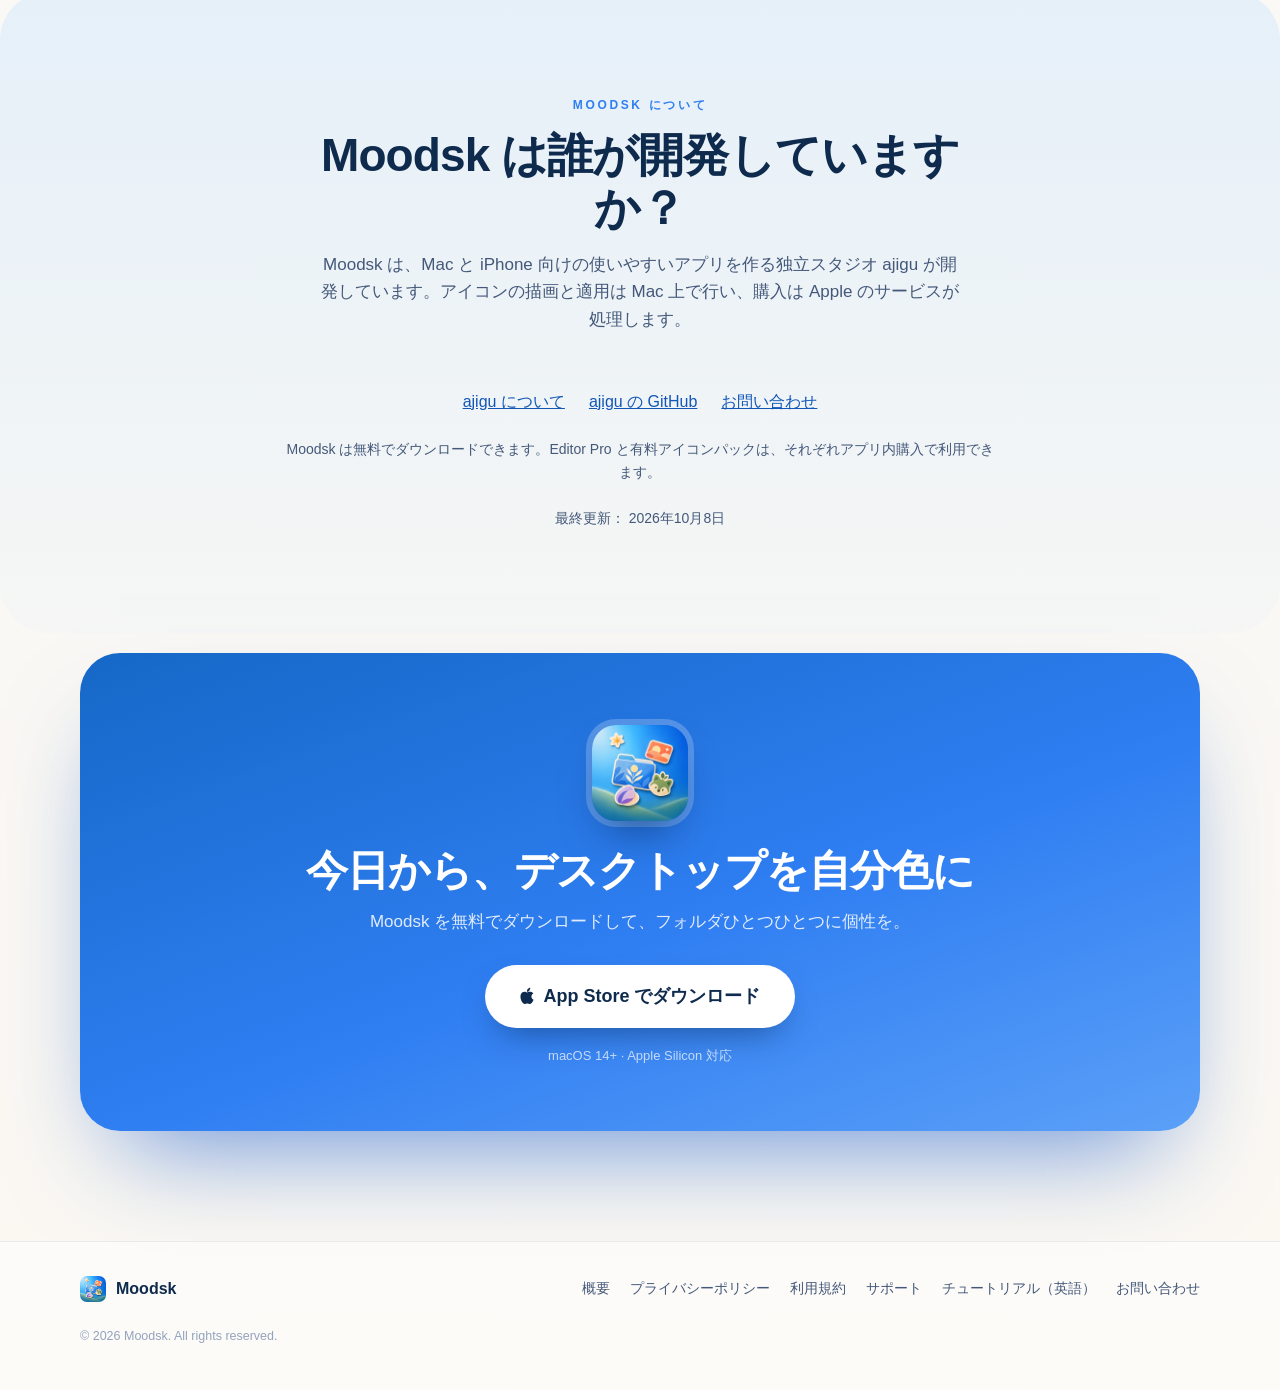
==== commit 584bc97a: "Add product answers and localized About pages" ====
--- a/ja/index.html
+++ b/ja/index.html
@@ -29,31 +29,6 @@
   "@context": "https://schema.org",
   "@graph": [
     {
-      "@type": "Organization",
-      "@id": "https://ajigu.com/#organization",
-      "name": "ajigu",
-      "url": "https://ajigu.com/",
-      "logo": "https://ajigu.com/assets/logo.png",
-      "sameAs": [
-        "https://github.com/Ajigu-Studio"
-      ]
-    },
-    {
-      "@type": "WebSite",
-      "@id": "https://moodsk.ajigu.com/#website",
-      "name": "Moodsk",
-      "url": "https://moodsk.ajigu.com/",
-      "inLanguage": [
-        "en-GB",
-        "zh-Hans",
-        "ja",
-        "ko"
-      ],
-      "publisher": {
-        "@id": "https://ajigu.com/#organization"
-      }
-    },
-    {
       "@type": "SoftwareApplication",
       "@id": "https://moodsk.ajigu.com/#app",
       "name": "Moodsk",
@@ -75,6 +50,21 @@
       "image": "https://moodsk.ajigu.com/assets/og-image.jpg"
     },
     {
+      "@type": "WebSite",
+      "@id": "https://moodsk.ajigu.com/#website",
+      "name": "Moodsk",
+      "url": "https://moodsk.ajigu.com/",
+      "inLanguage": [
+        "en-GB",
+        "zh-Hans",
+        "ja",
+        "ko"
+      ],
+      "publisher": {
+        "@id": "https://ajigu.com/#organization"
+      }
+    },
+    {
       "@type": "WebPage",
       "@id": "https://moodsk.ajigu.com/ja/#webpage",
       "name": "Moodsk — Mac のフォルダアイコン作成・変更ツール",
@@ -90,6 +80,16 @@
       "mainEntity": {
         "@id": "https://moodsk.ajigu.com/#app"
       }
+    },
+    {
+      "@type": "Organization",
+      "@id": "https://ajigu.com/#organization",
+      "name": "ajigu",
+      "url": "https://ajigu.com/",
+      "logo": "https://ajigu.com/assets/logo.png",
+      "sameAs": [
+        "https://github.com/Ajigu-Studio"
+      ]
     }
   ]
 }
@@ -143,6 +143,7 @@
     </div>
   </header>
 
+  <main id="main-content">
   <!-- ============ Hero ============ -->
   <section class="hero">
     <div class="hero-bg" aria-hidden="true">
@@ -191,6 +192,20 @@
       <span class="chip"><span class="chip-dot" style="--c:#b794d4"></span>厳選アイコンパック</span>
       <span class="chip"><span class="chip-dot" style="--c:#f2b33d"></span>5 つのスタイル効果</span>
       <span class="chip"><span class="chip-dot" style="--c:#5ec2b8"></span>一括適用と復元</span>
+    </div>
+  </section>
+
+  <section class="section product-overview" id="overview">
+    <div class="container">
+      <header class="section-head">
+        <h2>Moodsk とは？</h2>
+      </header>
+      <div class="answer-summary">
+        <p><strong>Moodsk は、ファイルやフォルダのアイコンを作成・変更する macOS アプリです。</strong> 画像、SF Symbols、文字、絵文字を使え、macOS 14 以降に対応しています。プロジェクトのフォルダを見分けやすくしたり、文字と配色がそろったアイコンを作成したりできます。</p>
+        <p>すぐに変更したい場合は、内蔵アイコンを選びます。画像、記号、文字ラベルを組み合わせる場合は、レイヤーエディタを使います。デザインを確認してから選択した項目に適用でき、一括操作で複数の項目に同じデザインを使えます。</p>
+        <p>内蔵の無料カラーアイコンは直接適用できます。エディタからの出力には Editor Pro が必要で、有料アイコンパックは別途購入します。アイコンの変更は外観のみを変え、項目の移動や名前の変更は行いません。Moodsk または Finder 拡張で元のアイコンに戻せます。</p>
+        <p>アイコンの描画と適用は Mac 上で行い、ファイルやデザインをアップロードしません。購入は Apple のサービスが処理します。Finder 標準の手順や実用例は、以下のガイドをご覧ください。</p>
+      </div>
     </div>
   </section>
 
@@ -304,7 +319,11 @@
           <p>ドラッグ＆ドロップで 1 つずつ入れ替え、一括適用、ワンクリックでデフォルトに復元。</p>
         </li>
       </ol>
-      <p class="source-note">Mac 標準の方法を使いたい方へ。「情報を見る」ウインドウで独自のアイコンをコピーして貼り付ける手順は、Apple の公式ガイドをご覧ください： <a href="https://support.apple.com/guide/mac-help/change-icons-for-files-or-folders-on-mac-mchlp2313/mac">Mac でファイルやフォルダのアイコンを変更する</a>.</p>
+      <p class="source-note">Mac 標準の方法を使いたい方へ。「情報を見る」ウインドウで独自のアイコンをコピーして貼り付ける手順は、Apple の公式ガイドをご覧ください： <a href="https://support.apple.com/ja-jp/guide/mac-help/mchlp2313/mac">Mac でファイルやフォルダのアイコンを変更する</a>.</p>
+      <blockquote class="source-quote">
+        <p><q>任意のファイルやフォルダのカスタムアイコンを選択</q></p>
+        <footer>Apple, <cite><a href="https://support.apple.com/ja-jp/guide/mac-help/mchlp2313/mac">Macユーザガイド</a></cite></footer>
+      </blockquote>
     </div>
   </section>
 
@@ -441,6 +460,7 @@
     </div>
   </section>
 
+  </main>
   <!-- ============ Footer ============ -->
   <footer class="footer">
     <div class="container footer-inner">
@@ -449,7 +469,7 @@
         <span>Moodsk</span>
       </div>
       <nav class="footer-links" aria-label="フッターリンク">
-        <a href="#about">概要</a>
+        <a href="about/">概要</a>
         <a href="../privacy/">プライバシーポリシー</a>
         <a href="https://www.apple.com/legal/internet-services/itunes/dev/stdeula/">利用規約</a>
         <a href="../support/">サポート</a>
--- a/styles.css
+++ b/styles.css
@@ -62,7 +62,7 @@
   margin: 0 auto 56px;
 }
 
-.section-head h2 {
+.section-head h1, .section-head h2 {
   font-size: clamp(30px, 4.4vw, 46px);
   font-weight: 800;
 }
@@ -871,6 +871,15 @@
 .source-note a, .about-links a { color: var(--blue-deep); }
 .about-links { display: flex; flex-wrap: wrap; justify-content: center; gap: 12px 24px; }
 #about { scroll-margin-top: 160px; }
+.product-overview .section-head { margin-bottom: 24px; }
+.answer-summary { max-width: 760px; margin-inline: auto; color: var(--ink-soft); }
+.answer-summary p + p { margin-top: 16px; }
+.answer-summary strong { color: var(--ink); }
+.source-quote { max-width: 720px; margin: 24px auto 0; padding: 20px 24px; border-left: 3px solid var(--blue); background: var(--sky-2); border-radius: 0 16px 16px 0; }
+.source-quote footer { margin-top: 10px; font-size: 14px; color: var(--ink-soft); }
+.source-quote a { color: var(--blue-deep); }
+.about-page .legal-nav-inner { flex-wrap: wrap; gap: 20px; }
+.about-page .language-switcher { margin-left: auto; }
 
 /* ---------- Reveal on scroll ---------- */
 
